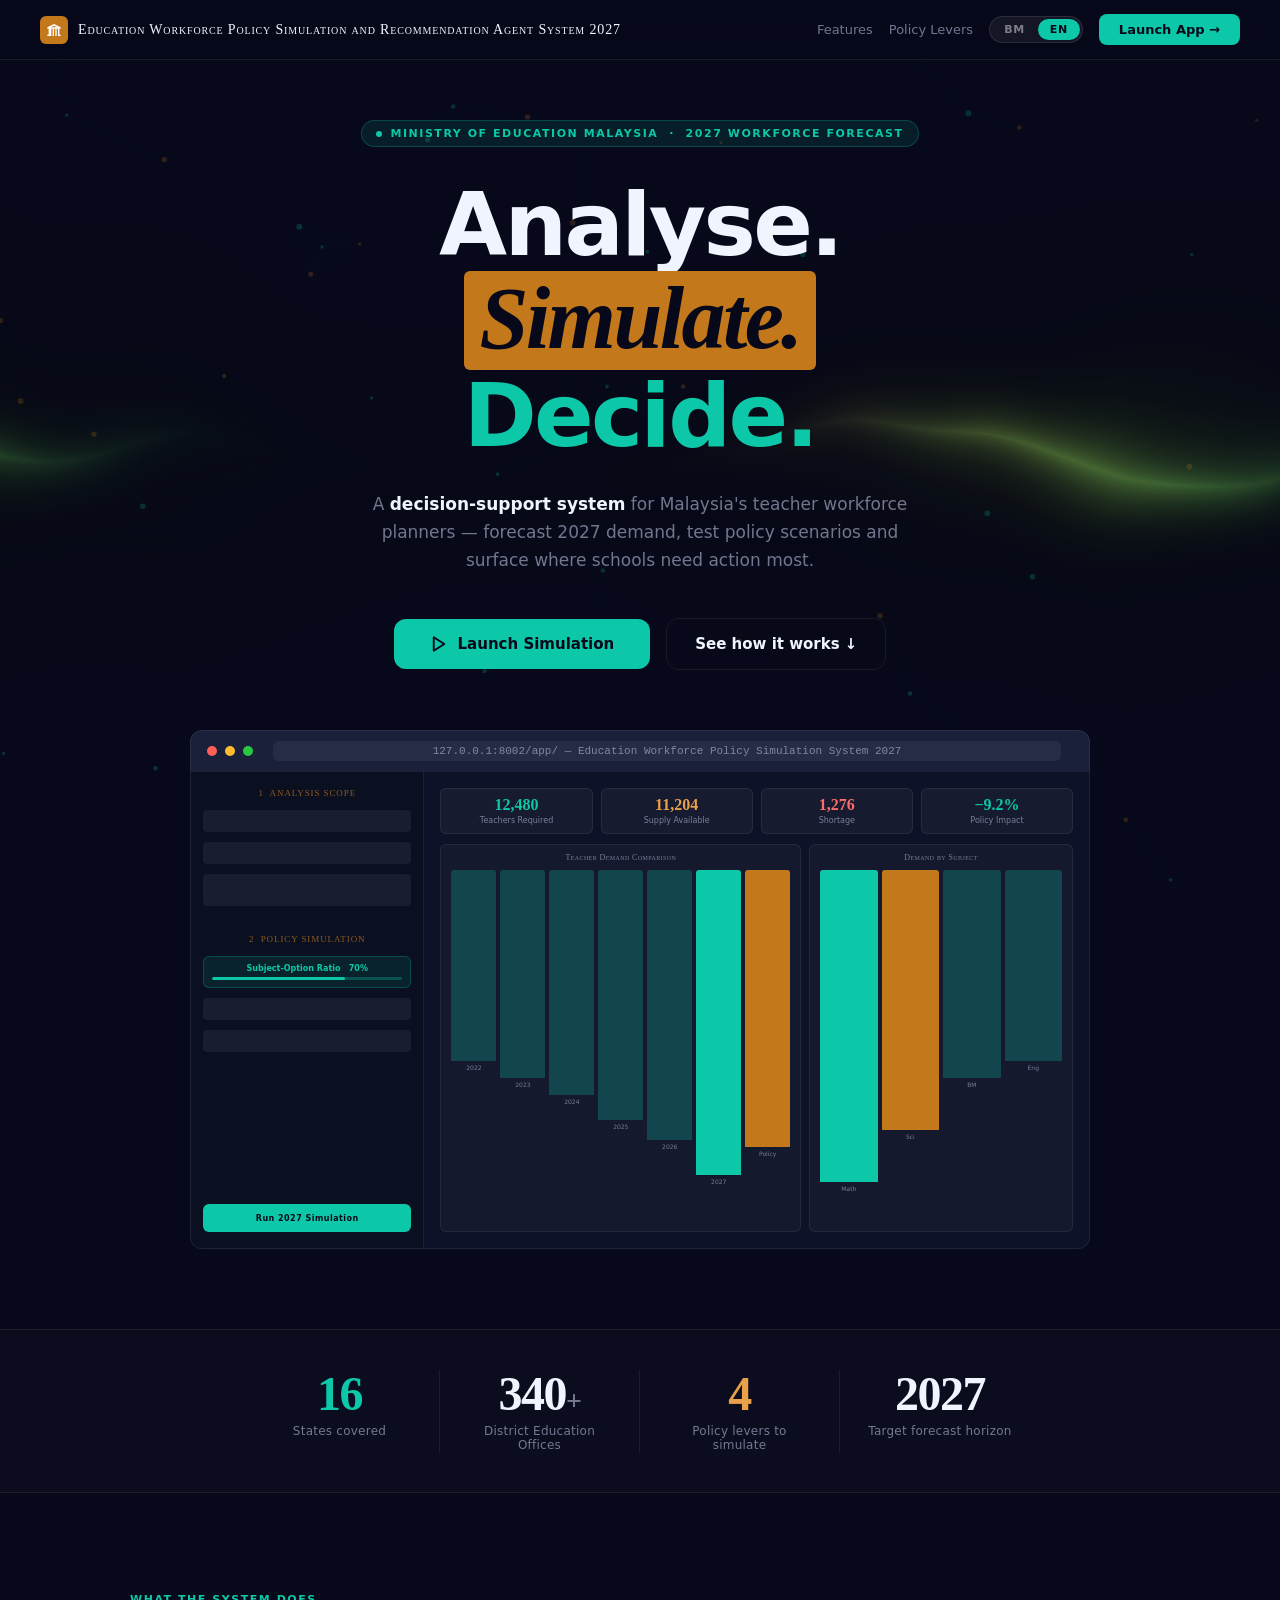
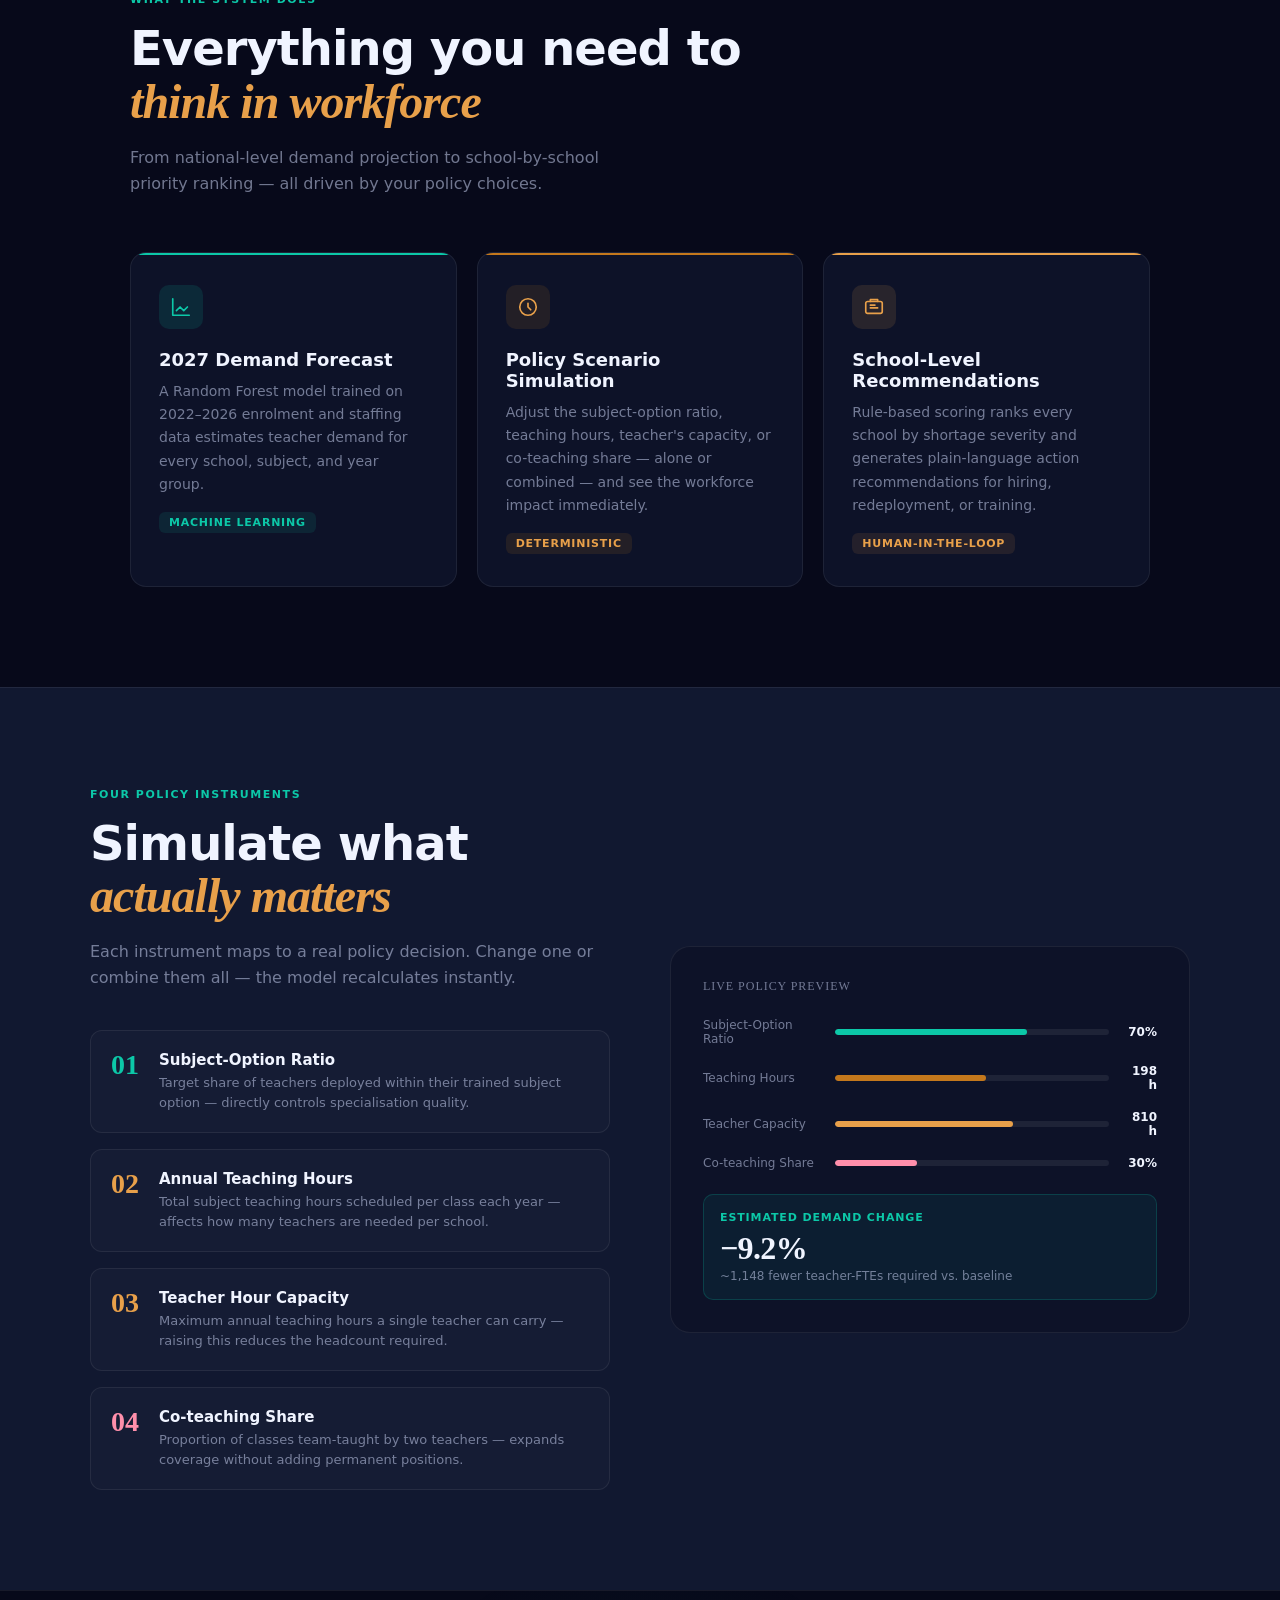
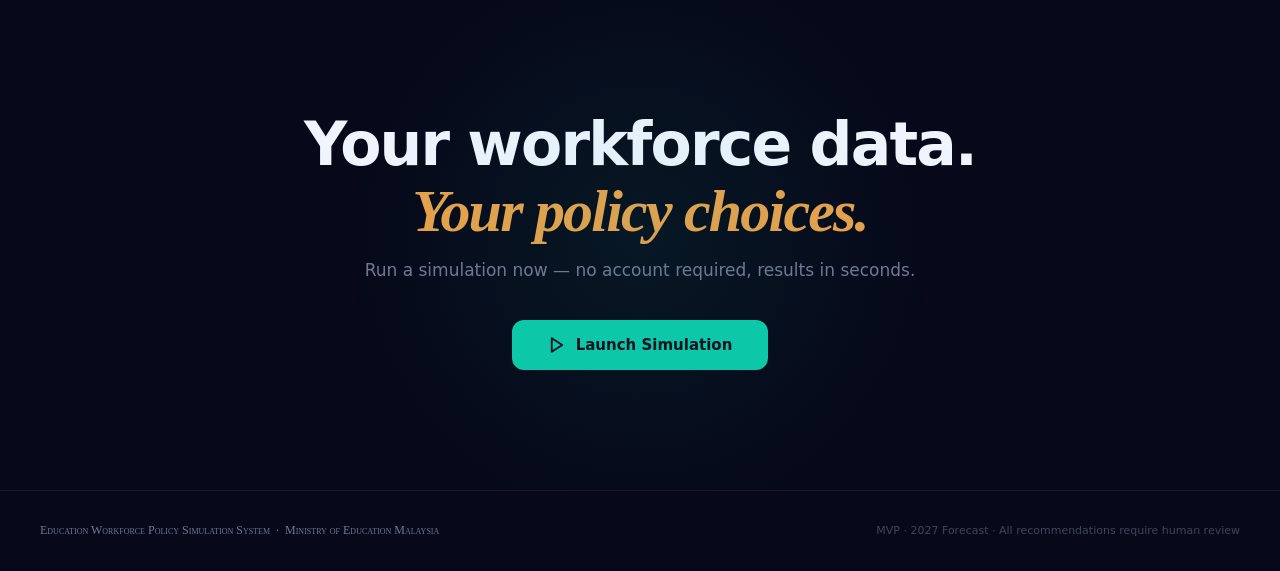
==== frontend/landing-en.html @ fd8f2000 "feat: add aurora glow background to login and landing pages Ports the React Bits SoftAurora componen" ====
<!DOCTYPE html>
<html lang="en">
<head>
  <meta charset="UTF-8" />
  <meta name="viewport" content="width=device-width, initial-scale=1.0" />
  <title>Education Workforce Policy Simulation and Recommendation Agent System 2027</title>
  <style>
    /* ── RESET & BASE ─────────────────────────────── */
    *, *::before, *::after { box-sizing: border-box; margin: 0; padding: 0; }
    html { scroll-behavior: smooth; }

    :root {
      --bg:        #07091A;
      --bg-card:   #0D1228;
      --bg-card2:  #111830;
      --border:    rgba(255,255,255,0.07);
      --gold:      #C4781C;
      --gold-lt:   #E8A04A;
      --teal:      #0CC8A8;
      --teal-dim:  #09A088;
      --white:     #F0F4FF;
      --muted:     rgba(200,210,240,0.55);
      --font-sans: 'Segoe UI', system-ui, -apple-system, sans-serif;
      --font-serif:'Palatino Linotype', Palatino, 'Book Antiqua', Georgia, serif;
    }

    body {
      background: var(--bg);
      color: var(--white);
      font-family: var(--font-sans);
      -webkit-font-smoothing: antialiased;
      overflow-x: hidden;
    }

    /* ── NAVBAR ───────────────────────────────────── */
    nav {
      position: fixed;
      top: 0; left: 0; right: 0;
      z-index: 100;
      display: flex;
      align-items: center;
      justify-content: space-between;
      padding: 0 40px;
      height: 60px;
      background: rgba(7,9,26,0.85);
      backdrop-filter: blur(12px);
      border-bottom: 1px solid var(--border);
    }
    .nav-logo {
      display: flex;
      align-items: center;
      gap: 10px;
      font-family: var(--font-serif);
      font-size: 14px;
      font-variant: small-caps;
      letter-spacing: 0.06em;
      color: var(--white);
      text-decoration: none;
    }
    .nav-logo-icon {
      width: 28px; height: 28px;
      background: var(--gold);
      border-radius: 6px;
      display: flex; align-items: center; justify-content: center;
    }
    .nav-logo-icon svg { width: 16px; height: 16px; fill: #fff; }
    .nav-right { display: flex; align-items: center; gap: 16px; }
    .nav-link {
      font-size: 13px;
      color: var(--muted);
      text-decoration: none;
      transition: color .2s;
    }
    .nav-link:hover { color: var(--white); }
    .btn-nav {
      padding: 8px 20px;
      background: var(--teal);
      color: #07091A;
      font-size: 13px;
      font-weight: 700;
      border: none;
      border-radius: 8px;
      cursor: pointer;
      text-decoration: none;
      transition: background .2s, transform .15s;
    }
    .btn-nav:hover { background: #0ee8c4; transform: translateY(-1px); }

    /* ── CANVAS BACKGROUND ───────────────────────── */
    #bgCanvas {
      position: fixed;
      top: 0; left: 0;
      width: 100%; height: 100%;
      pointer-events: none;
      z-index: 0;
      opacity: 0.35;
    }
    #auroraLanding {
      position: fixed;
      top: 0; left: 0;
      width: 100%; height: 100%;
      pointer-events: none;
      z-index: -1;
      overflow: hidden;
    }

    /* ── HERO ─────────────────────────────────────── */
    .hero {
      position: relative;
      z-index: 1;
      min-height: 100vh;
      display: flex;
      flex-direction: column;
      align-items: center;
      justify-content: center;
      text-align: center;
      padding: 120px 24px 80px;
    }

    .hero-eyebrow {
      display: inline-flex;
      align-items: center;
      gap: 8px;
      font-size: 11px;
      font-weight: 600;
      letter-spacing: 0.14em;
      text-transform: uppercase;
      color: var(--teal);
      background: rgba(12,200,168,0.1);
      border: 1px solid rgba(12,200,168,0.25);
      border-radius: 100px;
      padding: 6px 14px;
      margin-bottom: 32px;
    }
    .hero-eyebrow::before {
      content: '';
      width: 6px; height: 6px;
      border-radius: 50%;
      background: var(--teal);
      animation: pulse-dot 2s ease-in-out infinite;
    }
    @keyframes pulse-dot {
      0%,100% { opacity: 1; transform: scale(1); }
      50% { opacity: 0.4; transform: scale(0.7); }
    }

    .hero-headline {
      font-family: var(--font-sans);
      font-size: clamp(48px, 7vw, 88px);
      font-weight: 800;
      line-height: 1.05;
      letter-spacing: -0.03em;
      color: var(--white);
      margin-bottom: 28px;
    }
    .hero-headline .word-highlight {
      display: inline-block;
      position: relative;
      color: #07091A;
      background: var(--gold);
      padding: 2px 16px 4px;
      border-radius: 6px;
      font-style: italic;
      font-family: var(--font-serif);
      font-weight: 700;
      margin: 0 4px;
    }
    .hero-headline .word-teal {
      color: var(--teal);
    }

    .hero-sub {
      max-width: 580px;
      font-size: 17px;
      line-height: 1.65;
      color: var(--muted);
      margin-bottom: 44px;
    }
    .hero-sub strong { color: var(--white); font-weight: 600; }

    .hero-cta-row {
      display: flex;
      align-items: center;
      gap: 16px;
      flex-wrap: wrap;
      justify-content: center;
    }
    .btn-primary-lg {
      display: inline-flex;
      align-items: center;
      gap: 10px;
      padding: 16px 36px;
      background: var(--teal);
      color: #07091A;
      font-size: 15px;
      font-weight: 800;
      border: none;
      border-radius: 12px;
      cursor: pointer;
      text-decoration: none;
      transition: background .2s, transform .15s, box-shadow .2s;
      box-shadow: 0 0 0 0 rgba(12,200,168,0.4);
      animation: cta-pulse 3s ease-in-out infinite;
    }
    @keyframes cta-pulse {
      0%,100% { box-shadow: 0 0 0 0 rgba(12,200,168,0.35); }
      50%      { box-shadow: 0 0 0 14px rgba(12,200,168,0); }
    }
    .btn-primary-lg:hover { background: #0ee8c4; transform: translateY(-2px); }
    .btn-primary-lg svg { width: 18px; height: 18px; }

    .btn-ghost-lg {
      display: inline-flex;
      align-items: center;
      gap: 8px;
      padding: 16px 28px;
      background: transparent;
      color: var(--white);
      font-size: 15px;
      font-weight: 600;
      border: 1px solid var(--border);
      border-radius: 12px;
      cursor: pointer;
      text-decoration: none;
      transition: border-color .2s, background .2s;
    }
    .btn-ghost-lg:hover { border-color: rgba(255,255,255,0.2); background: rgba(255,255,255,0.04); }

    /* ── PREVIEW WINDOW ───────────────────────────── */
    .hero-preview {
      position: relative;
      z-index: 1;
      margin-top: 60px;
      width: 100%;
      max-width: 900px;
    }
    .preview-bar {
      background: #1A1F3A;
      border-radius: 12px 12px 0 0;
      padding: 10px 16px;
      display: flex;
      align-items: center;
      gap: 8px;
      border: 1px solid var(--border);
      border-bottom: none;
    }
    .preview-dot { width: 10px; height: 10px; border-radius: 50%; }
    .preview-dot.r { background: #FF5F57; }
    .preview-dot.y { background: #FEBC2E; }
    .preview-dot.g { background: #28C840; }
    .preview-url {
      flex: 1;
      margin: 0 12px;
      background: rgba(255,255,255,0.06);
      border-radius: 6px;
      padding: 4px 12px;
      font-size: 11px;
      color: var(--muted);
      font-family: monospace;
    }
    .preview-frame {
      border: 1px solid var(--border);
      border-radius: 0 0 12px 12px;
      overflow: hidden;
      background: #0D1228;
      aspect-ratio: 16/8.5;
      display: flex;
      align-items: center;
      justify-content: center;
      position: relative;
    }
    .preview-mock {
      width: 100%; height: 100%;
      display: flex;
      gap: 0;
    }
    .pm-sidebar {
      width: 26%;
      background: #0A1020;
      border-right: 1px solid var(--border);
      padding: 16px 12px;
      display: flex;
      flex-direction: column;
      gap: 10px;
    }
    .pm-sb-label {
      font-size: 9px;
      letter-spacing: 0.1em;
      text-transform: uppercase;
      color: rgba(196,120,28,0.7);
      font-family: var(--font-serif);
      font-variant: small-caps;
      margin-bottom: 2px;
    }
    .pm-sb-row {
      height: 22px;
      border-radius: 4px;
      background: rgba(255,255,255,0.06);
    }
    .pm-sb-row.tall { height: 32px; }
    .pm-sb-card {
      padding: 7px 8px;
      border-radius: 6px;
      background: rgba(12,200,168,0.1);
      border: 1px solid rgba(12,200,168,0.25);
    }
    .pm-sb-card-label {
      font-size: 8px;
      color: var(--teal);
      font-weight: 700;
      margin-bottom: 4px;
    }
    .pm-sb-card-bar {
      height: 3px;
      border-radius: 2px;
      background: rgba(12,200,168,0.3);
      position: relative;
      overflow: hidden;
    }
    .pm-sb-card-bar::after {
      content: '';
      position: absolute;
      left: 0; top: 0; bottom: 0;
      width: 70%;
      background: var(--teal);
      border-radius: 2px;
      animation: bar-fill 3s ease-in-out infinite alternate;
    }
    @keyframes bar-fill { 0% { width: 50%; } 100% { width: 85%; } }
    .pm-btn {
      margin-top: auto;
      height: 28px;
      border-radius: 6px;
      background: var(--teal);
      display: flex; align-items: center; justify-content: center;
      font-size: 8px;
      font-weight: 700;
      color: #07091A;
      letter-spacing: 0.06em;
    }

    .pm-main {
      flex: 1;
      padding: 16px;
      display: flex;
      flex-direction: column;
      gap: 10px;
      overflow: hidden;
    }
    .pm-kpi-row {
      display: flex;
      gap: 8px;
    }
    .pm-kpi {
      flex: 1;
      background: rgba(255,255,255,0.04);
      border: 1px solid var(--border);
      border-radius: 6px;
      padding: 8px 10px;
    }
    .pm-kpi-val {
      font-size: 16px;
      font-weight: 800;
      color: var(--teal);
      font-family: var(--font-serif);
      line-height: 1;
    }
    .pm-kpi-val.gold { color: var(--gold-lt); }
    .pm-kpi-val.red  { color: #FF6B6B; }
    .pm-kpi-lbl {
      font-size: 8px;
      color: var(--muted);
      margin-top: 3px;
    }
    .pm-chart-row { display: flex; gap: 8px; flex: 1; min-height: 0; }
    .pm-chart {
      flex: 1;
      background: rgba(255,255,255,0.03);
      border: 1px solid var(--border);
      border-radius: 6px;
      padding: 8px 10px;
      position: relative;
      overflow: hidden;
    }
    .pm-chart-title {
      font-size: 8px;
      color: var(--muted);
      margin-bottom: 8px;
      font-variant: small-caps;
      font-family: var(--font-serif);
      letter-spacing: 0.05em;
    }
    .pm-bars {
      display: flex;
      align-items: flex-end;
      gap: 4px;
      height: calc(100% - 24px);
    }
    .pm-bar-wrap { flex: 1; display: flex; flex-direction: column; align-items: center; gap: 3px; height: 100%; }
    .pm-bar {
      width: 100%;
      border-radius: 3px 3px 0 0;
      background: rgba(12,200,168,0.25);
      transition: height .5s ease;
    }
    .pm-bar.accent { background: var(--teal); }
    .pm-bar.gold   { background: var(--gold); }
    .pm-bar-lbl { font-size: 6px; color: var(--muted); }

    /* ── STATS STRIP ──────────────────────────────── */
    .stats-strip {
      position: relative;
      z-index: 1;
      border-top: 1px solid var(--border);
      border-bottom: 1px solid var(--border);
      background: rgba(255,255,255,0.02);
      padding: 40px 40px;
      display: flex;
      justify-content: center;
      gap: 0;
    }
    .stat-item {
      flex: 1;
      max-width: 200px;
      text-align: center;
      padding: 0 24px;
      border-right: 1px solid var(--border);
    }
    .stat-item:last-child { border-right: none; }
    .stat-num {
      font-size: 48px;
      font-weight: 800;
      font-family: var(--font-serif);
      color: var(--white);
      line-height: 1;
      letter-spacing: -0.03em;
    }
    .stat-num .accent { color: var(--teal); }
    .stat-num .gold   { color: var(--gold-lt); }
    .stat-label {
      font-size: 12px;
      color: var(--muted);
      margin-top: 6px;
      letter-spacing: 0.02em;
    }

    /* ── FEATURES ─────────────────────────────────── */
    .section {
      position: relative;
      z-index: 1;
      padding: 100px 40px;
      max-width: 1100px;
      margin: 0 auto;
    }
    .section-eyebrow {
      font-size: 11px;
      font-weight: 700;
      letter-spacing: 0.14em;
      text-transform: uppercase;
      color: var(--teal);
      margin-bottom: 16px;
    }
    .section-title {
      font-size: clamp(32px, 4vw, 48px);
      font-weight: 800;
      letter-spacing: -0.02em;
      line-height: 1.1;
      color: var(--white);
      margin-bottom: 16px;
    }
    .section-title em {
      font-style: italic;
      font-family: var(--font-serif);
      color: var(--gold-lt);
      font-weight: 700;
    }
    .section-sub {
      font-size: 16px;
      color: var(--muted);
      line-height: 1.6;
      max-width: 520px;
      margin-bottom: 56px;
    }

    .feature-grid {
      display: grid;
      grid-template-columns: repeat(3, 1fr);
      gap: 20px;
    }
    .feature-card {
      background: var(--bg-card);
      border: 1px solid var(--border);
      border-radius: 16px;
      padding: 32px 28px;
      transition: border-color .25s, transform .2s;
      position: relative;
      overflow: hidden;
    }
    .feature-card::before {
      content: '';
      position: absolute;
      top: 0; left: 0; right: 0;
      height: 2px;
      border-radius: 16px 16px 0 0;
    }
    .feature-card.fc-teal::before  { background: var(--teal); }
    .feature-card.fc-gold::before  { background: var(--gold); }
    .feature-card.fc-amber::before { background: #E8A04A; }
    .feature-card:hover { border-color: rgba(255,255,255,0.15); transform: translateY(-4px); }

    .fc-icon {
      width: 44px; height: 44px;
      border-radius: 10px;
      display: flex; align-items: center; justify-content: center;
      margin-bottom: 20px;
    }
    .fc-icon.ti { background: rgba(12,200,168,0.12); }
    .fc-icon.gi { background: rgba(196,120,28,0.12); }
    .fc-icon.ai { background: rgba(232,160,74,0.12); }
    .fc-icon svg { width: 22px; height: 22px; }
    .fc-icon.ti svg { stroke: var(--teal); fill: none; }
    .fc-icon.gi svg { stroke: var(--gold-lt); fill: none; }
    .fc-icon.ai svg { stroke: #E8A04A; fill: none; }

    .fc-title {
      font-size: 18px;
      font-weight: 700;
      color: var(--white);
      margin-bottom: 10px;
    }
    .fc-desc {
      font-size: 14px;
      line-height: 1.65;
      color: var(--muted);
    }
    .fc-tag {
      display: inline-block;
      margin-top: 16px;
      font-size: 11px;
      font-weight: 700;
      letter-spacing: 0.07em;
      text-transform: uppercase;
      padding: 4px 10px;
      border-radius: 6px;
    }
    .fc-tag.tt { color: var(--teal); background: rgba(12,200,168,0.1); }
    .fc-tag.gt { color: var(--gold-lt); background: rgba(196,120,28,0.12); }
    .fc-tag.at { color: #E8A04A; background: rgba(232,160,74,0.1); }

    /* ── POLICY LEVERS ────────────────────────────── */
    .levers-section {
      position: relative;
      z-index: 1;
      border-top: 1px solid var(--border);
      background: var(--bg-card2);
      padding: 100px 40px;
    }
    .levers-inner {
      max-width: 1100px;
      margin: 0 auto;
      display: grid;
      grid-template-columns: 1fr 1fr;
      gap: 60px;
      align-items: center;
    }
    .lever-list { display: flex; flex-direction: column; gap: 16px; margin-top: 40px; }
    .lever-item {
      display: flex;
      gap: 16px;
      align-items: flex-start;
      padding: 20px;
      border-radius: 12px;
      border: 1px solid var(--border);
      background: rgba(255,255,255,0.02);
      transition: border-color .2s, background .2s;
      cursor: default;
    }
    .lever-item:hover { border-color: rgba(12,200,168,0.3); background: rgba(12,200,168,0.04); }
    .lever-num {
      font-size: 28px;
      font-weight: 800;
      font-family: var(--font-serif);
      color: var(--teal);
      line-height: 1;
      min-width: 32px;
    }
    .lever-num.gold { color: var(--gold-lt); }
    .lever-num.amber { color: #E8A04A; }
    .lever-num.rose  { color: #FF8FAB; }
    .lever-text h4 { font-size: 15px; font-weight: 700; color: var(--white); margin-bottom: 4px; }
    .lever-text p  { font-size: 13px; color: var(--muted); line-height: 1.5; }

    .levers-visual {
      background: var(--bg-card);
      border: 1px solid var(--border);
      border-radius: 20px;
      padding: 32px;
    }
    .lv-title {
      font-size: 12px;
      letter-spacing: 0.08em;
      text-transform: uppercase;
      color: var(--muted);
      margin-bottom: 24px;
      font-variant: small-caps;
      font-family: var(--font-serif);
    }
    .lv-row {
      display: flex;
      align-items: center;
      gap: 12px;
      margin-bottom: 18px;
    }
    .lv-label { font-size: 12px; color: var(--muted); width: 120px; flex-shrink: 0; }
    .lv-track {
      flex: 1;
      height: 6px;
      background: rgba(255,255,255,0.07);
      border-radius: 3px;
      position: relative;
      overflow: hidden;
    }
    .lv-fill {
      position: absolute;
      left: 0; top: 0; bottom: 0;
      border-radius: 3px;
      background: var(--teal);
      transition: width 1s ease;
    }
    .lv-fill.gold  { background: var(--gold); }
    .lv-fill.amber { background: #E8A04A; }
    .lv-fill.rose  { background: #FF8FAB; }
    .lv-val { font-size: 12px; font-weight: 700; color: var(--white); width: 36px; text-align: right; }

    .lv-result {
      margin-top: 24px;
      padding: 16px;
      background: rgba(12,200,168,0.07);
      border: 1px solid rgba(12,200,168,0.2);
      border-radius: 10px;
    }
    .lv-result-label { font-size: 11px; color: var(--teal); font-weight: 700; letter-spacing: 0.08em; text-transform: uppercase; margin-bottom: 6px; }
    .lv-result-val {
      font-size: 32px;
      font-weight: 800;
      font-family: var(--font-serif);
      color: var(--white);
      letter-spacing: -0.02em;
    }
    .lv-result-sub { font-size: 12px; color: var(--muted); margin-top: 2px; }

    /* ── CTA BANNER ───────────────────────────────── */
    .cta-banner {
      position: relative;
      z-index: 1;
      border-top: 1px solid var(--border);
      padding: 120px 40px;
      text-align: center;
      overflow: hidden;
    }
    .cta-banner::before {
      content: '';
      position: absolute;
      top: 50%; left: 50%;
      transform: translate(-50%, -50%);
      width: 600px; height: 600px;
      background: radial-gradient(ellipse, rgba(12,200,168,0.08) 0%, transparent 70%);
      pointer-events: none;
    }
    .cta-banner h2 {
      font-size: clamp(36px, 5vw, 60px);
      font-weight: 800;
      letter-spacing: -0.03em;
      line-height: 1.1;
      color: var(--white);
      margin-bottom: 16px;
    }
    .cta-banner h2 em {
      font-style: italic;
      font-family: var(--font-serif);
      color: var(--gold-lt);
    }
    .cta-banner p {
      font-size: 17px;
      color: var(--muted);
      margin-bottom: 40px;
    }

    /* ── FOOTER ───────────────────────────────────── */
    footer {
      position: relative;
      z-index: 1;
      border-top: 1px solid var(--border);
      padding: 32px 40px;
      display: flex;
      align-items: center;
      justify-content: space-between;
    }
    .footer-left { font-size: 12px; color: var(--muted); font-family: var(--font-serif); font-variant: small-caps; }
    .footer-right { font-size: 11px; color: rgba(200,210,240,0.3); }

    /* ── RESPONSIVE ───────────────────────────────── */
    @media (max-width: 900px) {
      .feature-grid { grid-template-columns: 1fr; }
      .levers-inner { grid-template-columns: 1fr; }
      .stats-strip  { flex-wrap: wrap; gap: 24px; }
      .stat-item    { border-right: none; border-bottom: 1px solid var(--border); padding-bottom: 24px; }
      .stat-item:last-child { border-bottom: none; }
      nav { padding: 0 20px; }
      .section { padding: 60px 20px; }
    }

    @media (prefers-reduced-motion: reduce) {
      *, *::before, *::after { animation: none !important; transition: none !important; }
    }

    /* ── LANGUAGE TOGGLE ──────────────────────────── */
    .lang-toggle { display:flex; align-items:center; background:rgba(255,255,255,0.06); border:1px solid rgba(255,255,255,0.10); border-radius:20px; padding:2px; gap:1px; }
    .lang-btn { padding:4px 12px; border:none; border-radius:16px; background:transparent; color:rgba(255,255,255,0.45); font-size:11px; font-weight:700; cursor:pointer; letter-spacing:0.06em; transition:background 0.18s,color 0.18s; text-decoration:none; display:inline-block; }
    .lang-btn.active { background:#0CC8A8; color:#07091A; }
    .lang-btn:hover:not(.active) { color:rgba(255,255,255,0.80); }
  </style>
</head>
<body>

<div id="auroraLanding"></div>
<canvas id="bgCanvas"></canvas>

<!-- NAVBAR -->
<nav>
  <a href="/en" class="nav-logo">
    <div class="nav-logo-icon">
      <svg viewBox="0 0 24 24" xmlns="http://www.w3.org/2000/svg">
        <path d="M12 3L2 8v2h2v9H2v2h20v-2h-2V10h2V8L12 3zm-4 18V10h2v11H8zm4 0V10h2v11h-2zm4 0V10h2v11h-2zm-4-15.18L17.6 8H6.4L12 5.82z"/>
      </svg>
    </div>
    <span>Education Workforce Policy Simulation and Recommendation Agent System 2027</span>
  </a>
  <div class="nav-right">
    <a href="#features" class="nav-link">Features</a>
    <a href="#policy" class="nav-link">Policy Levers</a>
    <div class="lang-toggle">
      <a class="lang-btn" href="/">BM</a>
      <a class="lang-btn active" href="/en">EN</a>
    </div>
    <a href="/app/" class="btn-nav" onclick="localStorage.setItem('appLang','en')">Launch App →</a>
  </div>
</nav>

<!-- HERO -->
<section class="hero">
  <div class="hero-eyebrow">Ministry of Education Malaysia &nbsp;·&nbsp; 2027 Workforce Forecast</div>
  <h1 class="hero-headline">
    <span>Analyse.</span><br>
    <span class="word-highlight">Simulate.</span><br>
    <span class="word-teal">Decide.</span>
  </h1>
  <p class="hero-sub">
    A <strong>decision-support system</strong> for Malaysia's teacher workforce planners —
    forecast 2027 demand, test policy scenarios and surface where schools need action most.
  </p>
  <div class="hero-cta-row">
    <a href="/app/" class="btn-primary-lg" onclick="localStorage.setItem('appLang','en')">
      <svg viewBox="0 0 24 24" fill="none" stroke="currentColor" stroke-width="2.5" stroke-linecap="round" stroke-linejoin="round">
        <polygon points="5,3 19,12 5,21"/>
      </svg>
      Launch Simulation
    </a>
    <a href="#features" class="btn-ghost-lg">See how it works ↓</a>
  </div>

  <!-- MOCK PREVIEW WINDOW -->
  <div class="hero-preview">
    <div class="preview-bar">
      <div class="preview-dot r"></div>
      <div class="preview-dot y"></div>
      <div class="preview-dot g"></div>
      <div class="preview-url">127.0.0.1:8002/app/ — Education Workforce Policy Simulation System 2027</div>
    </div>
    <div class="preview-frame">
      <div class="preview-mock">
        <div class="pm-sidebar">
          <div class="pm-sb-label">1 &nbsp;Analysis Scope</div>
          <div class="pm-sb-row"></div>
          <div class="pm-sb-row"></div>
          <div class="pm-sb-row tall"></div>
          <div style="height:8px"></div>
          <div class="pm-sb-label">2 &nbsp;Policy Simulation</div>
          <div class="pm-sb-card">
            <div class="pm-sb-card-label">Subject-Option Ratio &nbsp; 70%</div>
            <div class="pm-sb-card-bar"></div>
          </div>
          <div class="pm-sb-row"></div>
          <div class="pm-sb-row"></div>
          <div class="pm-btn">Run 2027 Simulation</div>
        </div>
        <div class="pm-main">
          <div class="pm-kpi-row">
            <div class="pm-kpi"><div class="pm-kpi-val">12,480</div><div class="pm-kpi-lbl">Teachers Required</div></div>
            <div class="pm-kpi"><div class="pm-kpi-val gold">11,204</div><div class="pm-kpi-lbl">Supply Available</div></div>
            <div class="pm-kpi"><div class="pm-kpi-val red">1,276</div><div class="pm-kpi-lbl">Shortage</div></div>
            <div class="pm-kpi"><div class="pm-kpi-val">−9.2%</div><div class="pm-kpi-lbl">Policy Impact</div></div>
          </div>
          <div class="pm-chart-row">
            <div class="pm-chart" style="flex:1.4">
              <div class="pm-chart-title">Teacher Demand Comparison</div>
              <div class="pm-bars">
                <div class="pm-bar-wrap"><div class="pm-bar" style="height:55%"></div><div class="pm-bar-lbl">2022</div></div>
                <div class="pm-bar-wrap"><div class="pm-bar" style="height:60%"></div><div class="pm-bar-lbl">2023</div></div>
                <div class="pm-bar-wrap"><div class="pm-bar" style="height:65%"></div><div class="pm-bar-lbl">2024</div></div>
                <div class="pm-bar-wrap"><div class="pm-bar" style="height:72%"></div><div class="pm-bar-lbl">2025</div></div>
                <div class="pm-bar-wrap"><div class="pm-bar" style="height:78%"></div><div class="pm-bar-lbl">2026</div></div>
                <div class="pm-bar-wrap"><div class="pm-bar accent" style="height:88%"></div><div class="pm-bar-lbl">2027</div></div>
                <div class="pm-bar-wrap"><div class="pm-bar gold" style="height:80%"></div><div class="pm-bar-lbl">Policy</div></div>
              </div>
            </div>
            <div class="pm-chart" style="flex:1">
              <div class="pm-chart-title">Demand by Subject</div>
              <div class="pm-bars">
                <div class="pm-bar-wrap"><div class="pm-bar accent" style="height:90%"></div><div class="pm-bar-lbl">Math</div></div>
                <div class="pm-bar-wrap"><div class="pm-bar gold" style="height:75%"></div><div class="pm-bar-lbl">Sci</div></div>
                <div class="pm-bar-wrap"><div class="pm-bar" style="height:60%"></div><div class="pm-bar-lbl">BM</div></div>
                <div class="pm-bar-wrap"><div class="pm-bar" style="height:55%"></div><div class="pm-bar-lbl">Eng</div></div>
              </div>
            </div>
          </div>
        </div>
      </div>
    </div>
  </div>
</section>

<!-- STATS STRIP -->
<div class="stats-strip">
  <div class="stat-item">
    <div class="stat-num"><span class="accent">16</span></div>
    <div class="stat-label">States covered</div>
  </div>
  <div class="stat-item">
    <div class="stat-num">340<span style="font-size:28px;color:var(--muted)">+</span></div>
    <div class="stat-label">District Education Offices</div>
  </div>
  <div class="stat-item">
    <div class="stat-num"><span class="gold">4</span></div>
    <div class="stat-label">Policy levers to simulate</div>
  </div>
  <div class="stat-item">
    <div class="stat-num">2027</div>
    <div class="stat-label">Target forecast horizon</div>
  </div>
</div>

<!-- FEATURES -->
<div id="features">
  <div class="section">
    <div class="section-eyebrow">What the system does</div>
    <h2 class="section-title">Everything you need to<br><em>think in workforce</em></h2>
    <p class="section-sub">From national-level demand projection to school-by-school priority ranking — all driven by your policy choices.</p>

    <div class="feature-grid">
      <div class="feature-card fc-teal">
        <div class="fc-icon ti">
          <svg viewBox="0 0 24 24" stroke-width="1.8" stroke-linecap="round" stroke-linejoin="round">
            <path d="M3 3v18h18"/><path d="M7 16l4-4 4 4 4-4"/>
          </svg>
        </div>
        <div class="fc-title">2027 Demand Forecast</div>
        <div class="fc-desc">A Random Forest model trained on 2022–2026 enrolment and staffing data estimates teacher demand for every school, subject, and year group.</div>
        <span class="fc-tag tt">Machine Learning</span>
      </div>
      <div class="feature-card fc-gold">
        <div class="fc-icon gi">
          <svg viewBox="0 0 24 24" stroke-width="1.8" stroke-linecap="round" stroke-linejoin="round">
            <circle cx="12" cy="12" r="9"/><path d="M12 8v4l3 3"/>
          </svg>
        </div>
        <div class="fc-title">Policy Scenario Simulation</div>
        <div class="fc-desc">Adjust the subject-option ratio, teaching hours, teacher's capacity, or co-teaching share — alone or combined — and see the workforce impact immediately.</div>
        <span class="fc-tag gt">Deterministic</span>
      </div>
      <div class="feature-card fc-amber">
        <div class="fc-icon ai">
          <svg viewBox="0 0 24 24" stroke-width="1.8" stroke-linecap="round" stroke-linejoin="round">
            <rect x="3" y="6" width="18" height="13" rx="2"/><path d="M8 6V4h8v2"/><path d="M8 13h8M8 10h5"/>
          </svg>
        </div>
        <div class="fc-title">School-Level Recommendations</div>
        <div class="fc-desc">Rule-based scoring ranks every school by shortage severity and generates plain-language action recommendations for hiring, redeployment, or training.</div>
        <span class="fc-tag at">Human-in-the-loop</span>
      </div>
    </div>
  </div>
</div>

<!-- POLICY LEVERS -->
<div id="policy" class="levers-section">
  <div class="levers-inner">
    <div>
      <div class="section-eyebrow">Four policy instruments</div>
      <h2 class="section-title">Simulate what<br><em>actually matters</em></h2>
      <p class="section-sub" style="margin-bottom:0">Each instrument maps to a real policy decision. Change one or combine them all — the model recalculates instantly.</p>
      <div class="lever-list">
        <div class="lever-item">
          <div class="lever-num">01</div>
          <div class="lever-text">
            <h4>Subject-Option Ratio</h4>
            <p>Target share of teachers deployed within their trained subject option — directly controls specialisation quality.</p>
          </div>
        </div>
        <div class="lever-item">
          <div class="lever-num gold">02</div>
          <div class="lever-text">
            <h4>Annual Teaching Hours</h4>
            <p>Total subject teaching hours scheduled per class each year — affects how many teachers are needed per school.</p>
          </div>
        </div>
        <div class="lever-item">
          <div class="lever-num amber">03</div>
          <div class="lever-text">
            <h4>Teacher Hour Capacity</h4>
            <p>Maximum annual teaching hours a single teacher can carry — raising this reduces the headcount required.</p>
          </div>
        </div>
        <div class="lever-item">
          <div class="lever-num rose">04</div>
          <div class="lever-text">
            <h4>Co-teaching Share</h4>
            <p>Proportion of classes team-taught by two teachers — expands coverage without adding permanent positions.</p>
          </div>
        </div>
      </div>
    </div>
    <div>
      <div class="levers-visual">
        <div class="lv-title">Live policy preview</div>
        <div class="lv-row">
          <div class="lv-label">Subject-Option Ratio</div>
          <div class="lv-track"><div class="lv-fill" style="width:70%"></div></div>
          <div class="lv-val">70%</div>
        </div>
        <div class="lv-row">
          <div class="lv-label">Teaching Hours</div>
          <div class="lv-track"><div class="lv-fill gold" style="width:55%"></div></div>
          <div class="lv-val">198 h</div>
        </div>
        <div class="lv-row">
          <div class="lv-label">Teacher Capacity</div>
          <div class="lv-track"><div class="lv-fill amber" style="width:65%"></div></div>
          <div class="lv-val">810 h</div>
        </div>
        <div class="lv-row">
          <div class="lv-label">Co-teaching Share</div>
          <div class="lv-track"><div class="lv-fill rose" style="width:30%"></div></div>
          <div class="lv-val">30%</div>
        </div>
        <div class="lv-result">
          <div class="lv-result-label">Estimated demand change</div>
          <div class="lv-result-val">−9.2%</div>
          <div class="lv-result-sub">~1,148 fewer teacher-FTEs required vs. baseline</div>
        </div>
      </div>
    </div>
  </div>
</div>

<!-- CTA BANNER -->
<div class="cta-banner">
  <h2><span>Your workforce data.</span><br><em>Your policy choices.</em></h2>
  <p>Run a simulation now — no account required, results in seconds.</p>
  <div class="hero-cta-row">
    <a href="/app/" class="btn-primary-lg" onclick="localStorage.setItem('appLang','en')">
      <svg viewBox="0 0 24 24" fill="none" stroke="currentColor" stroke-width="2.5" stroke-linecap="round" stroke-linejoin="round">
        <polygon points="5,3 19,12 5,21"/>
      </svg>
      Launch Simulation
    </a>
  </div>
</div>

<!-- FOOTER -->
<footer>
  <div class="footer-left">Education Workforce Policy Simulation System &nbsp;·&nbsp; Ministry of Education Malaysia</div>
  <div class="footer-right">MVP · 2027 Forecast · All recommendations require human review</div>
</footer>

<!-- ANIMATED BACKGROUND CANVAS -->
<script>
(function () {
  const canvas = document.getElementById('bgCanvas');
  const ctx    = canvas.getContext('2d');
  let W, H, nodes = [], animId;

  function resize() {
    W = canvas.width  = window.innerWidth;
    H = canvas.height = window.innerHeight;
  }

  function init() {
    nodes = [];
    const count = Math.floor((W * H) / 22000);
    for (let i = 0; i < count; i++) {
      nodes.push({
        x: Math.random() * W,
        y: Math.random() * H,
        vx: (Math.random() - 0.5) * 0.3,
        vy: (Math.random() - 0.5) * 0.3,
        r: 1.5 + Math.random() * 1.5,
        color: Math.random() > 0.7 ? '#C4781C' : '#0CC8A8',
      });
    }
  }

  function draw() {
    ctx.clearRect(0, 0, W, H);

    // draw connections
    for (let i = 0; i < nodes.length; i++) {
      for (let j = i + 1; j < nodes.length; j++) {
        const dx = nodes[i].x - nodes[j].x;
        const dy = nodes[i].y - nodes[j].y;
        const dist = Math.sqrt(dx * dx + dy * dy);
        if (dist < 130) {
          const alpha = (1 - dist / 130) * 0.18;
          ctx.strokeStyle = `rgba(12,200,168,${alpha})`;
          ctx.lineWidth = 0.8;
          ctx.beginPath();
          ctx.moveTo(nodes[i].x, nodes[i].y);
          ctx.lineTo(nodes[j].x, nodes[j].y);
          ctx.stroke();
        }
      }
    }

    // draw nodes
    nodes.forEach(n => {
      ctx.beginPath();
      ctx.arc(n.x, n.y, n.r, 0, Math.PI * 2);
      ctx.fillStyle = n.color;
      ctx.globalAlpha = 0.6;
      ctx.fill();
      ctx.globalAlpha = 1;
    });
  }

  function update() {
    nodes.forEach(n => {
      n.x += n.vx;
      n.y += n.vy;
      if (n.x < 0 || n.x > W) n.vx *= -1;
      if (n.y < 0 || n.y > H) n.vy *= -1;
    });
  }

  function loop() {
    update();
    draw();
    animId = requestAnimationFrame(loop);
  }

  window.addEventListener('resize', () => { resize(); init(); });
  resize();
  init();
  loop();

  // Respect prefers-reduced-motion
  if (window.matchMedia('(prefers-reduced-motion: reduce)').matches) {
    cancelAnimationFrame(animId);
    draw(); // static snapshot
  }
})();
</script>

<script src="aurora-bg.js?v=1"></script>
<script>
  if (window.initAuroraBackground) {
    window.initAuroraBackground(document.getElementById('auroraLanding'), {
      color1: '#E8A04A',
      color2: '#0CC8A8',
      speed: 0.35,
      brightness: 0.55,
      enableMouseInteraction: false,
    });
  }
</script>

</body>
</html>
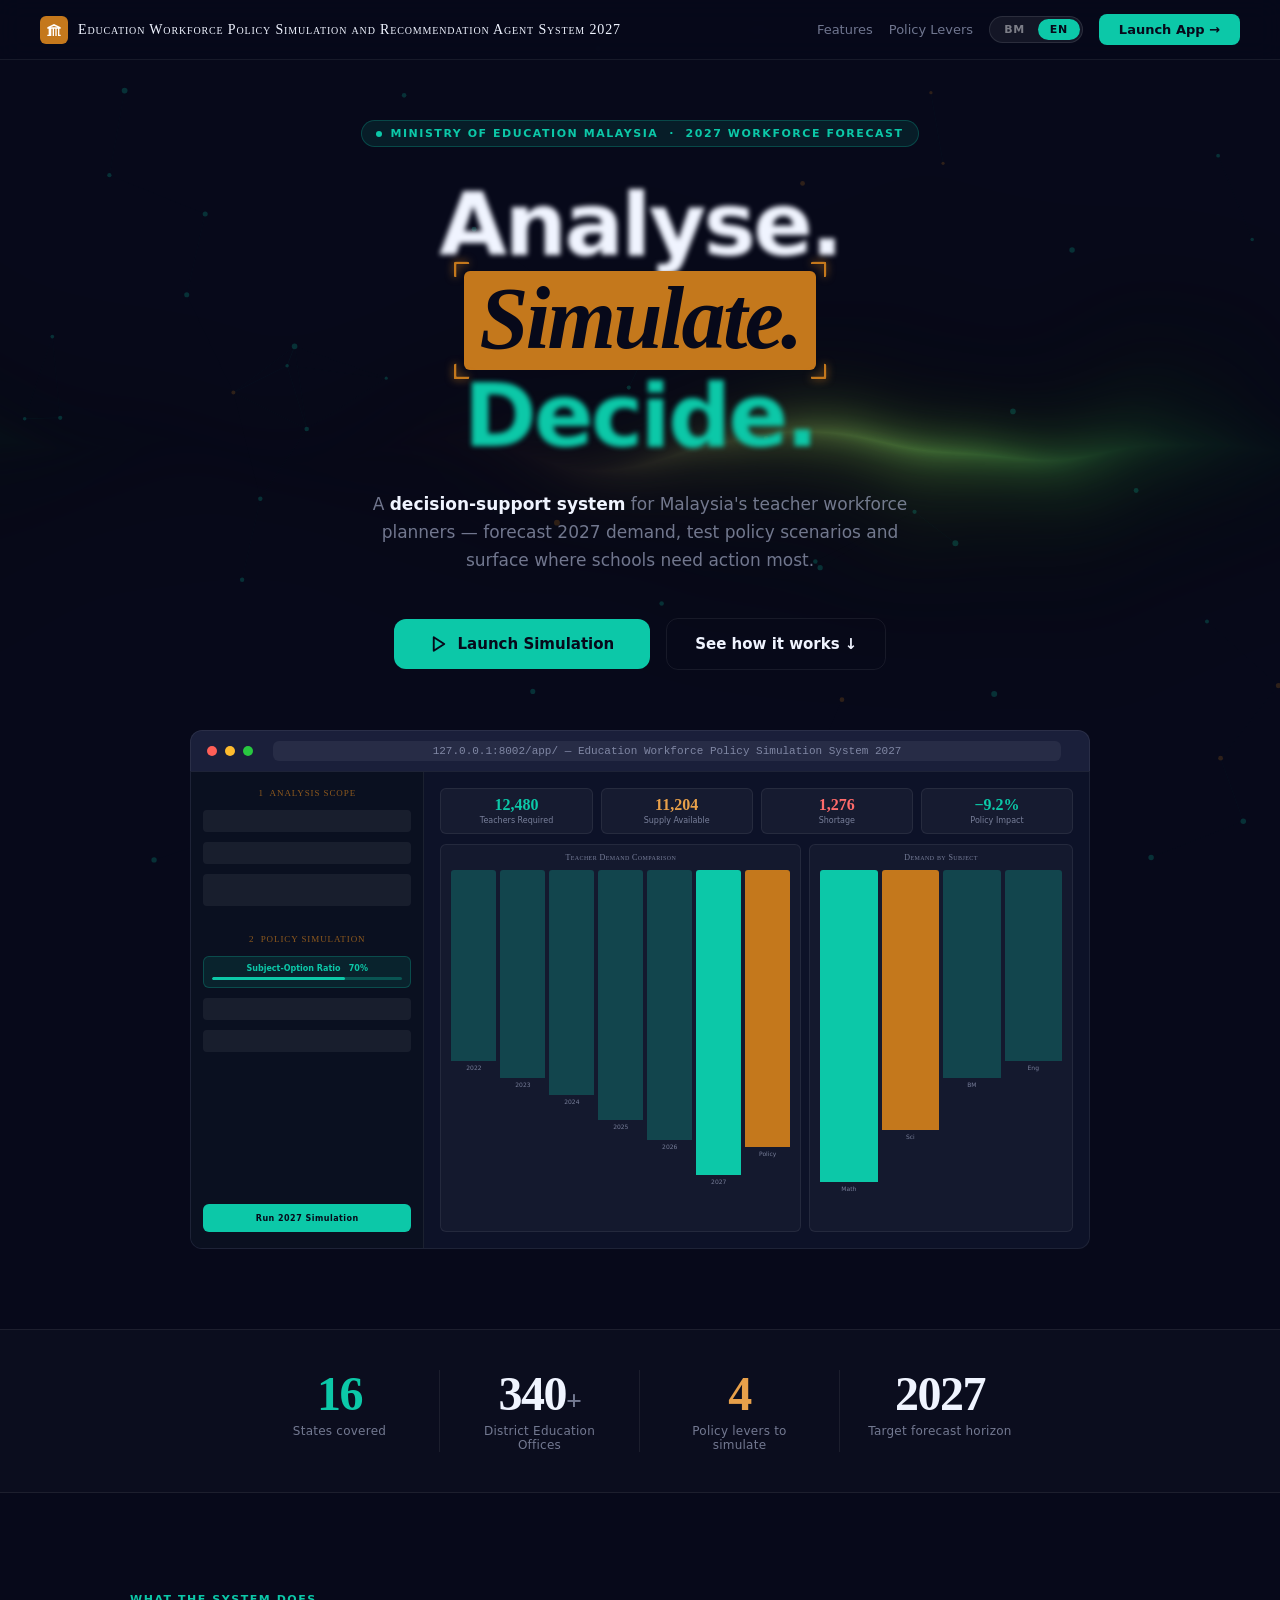
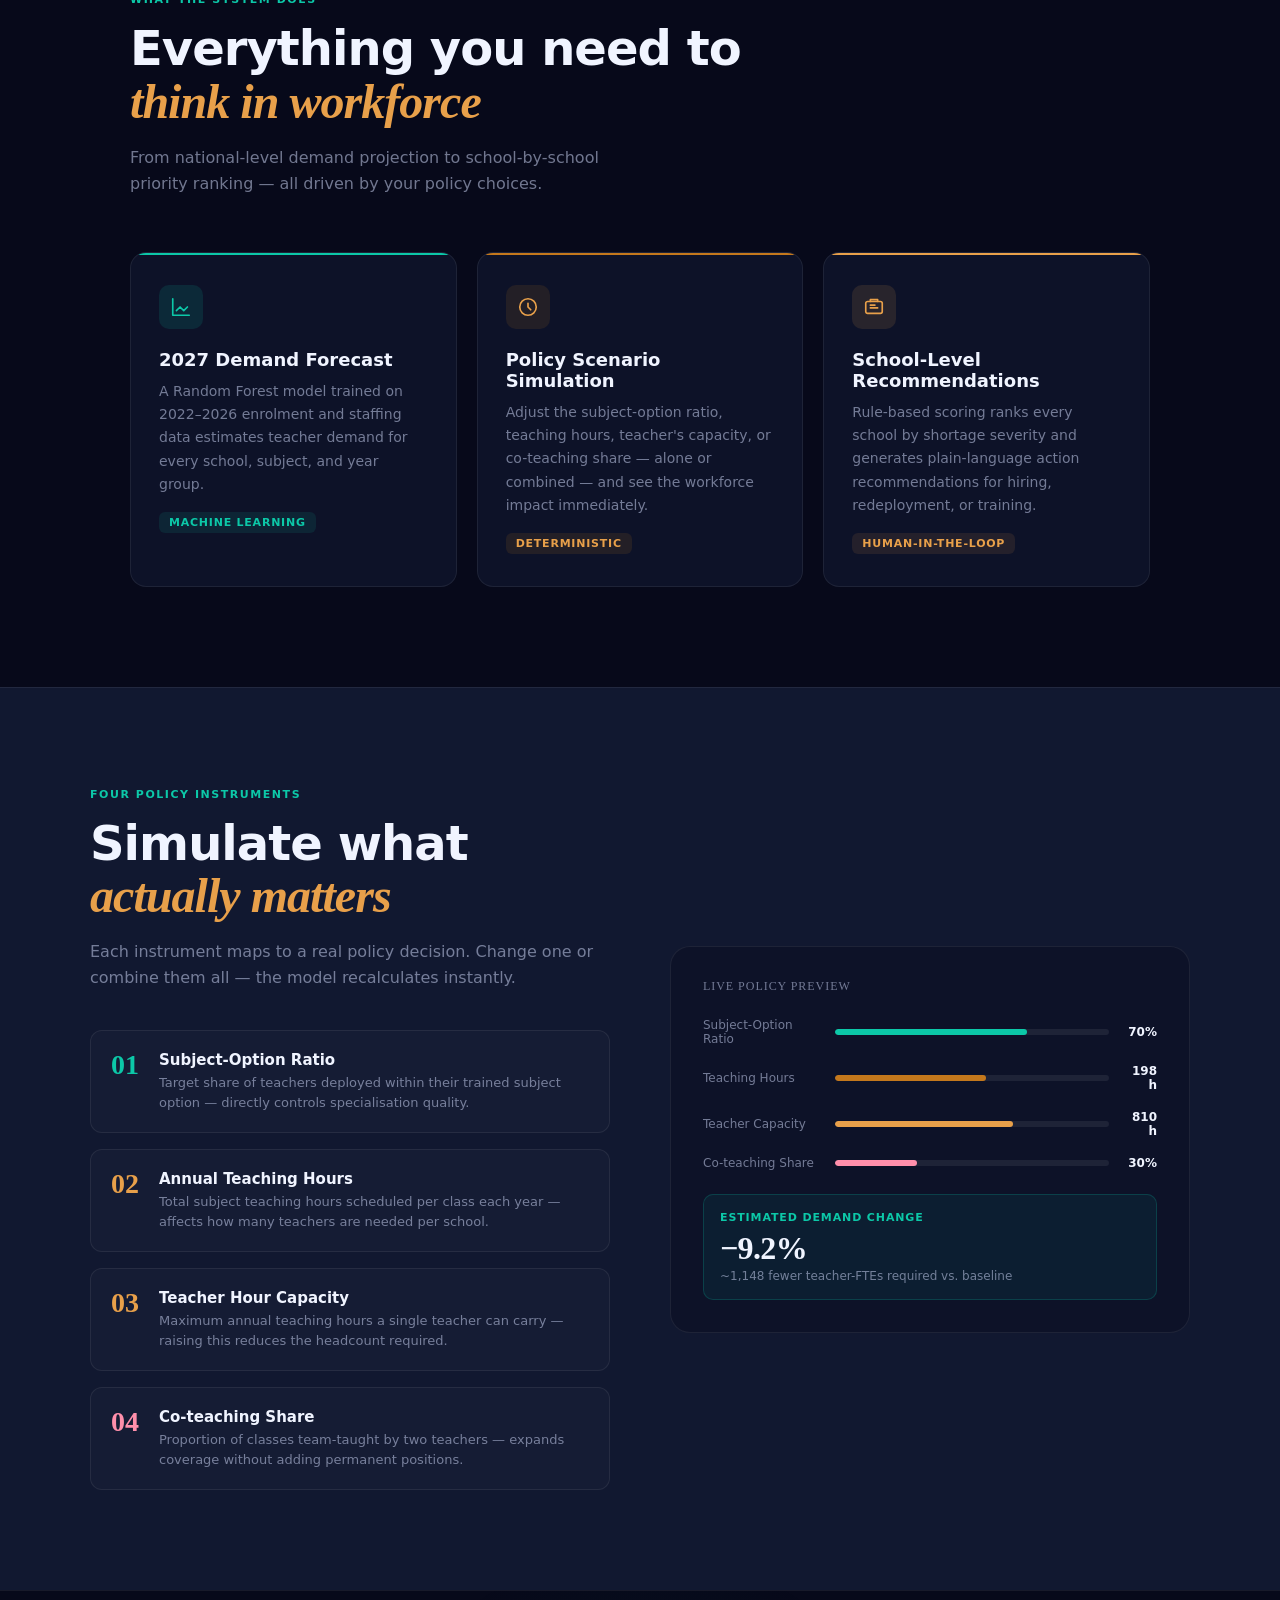
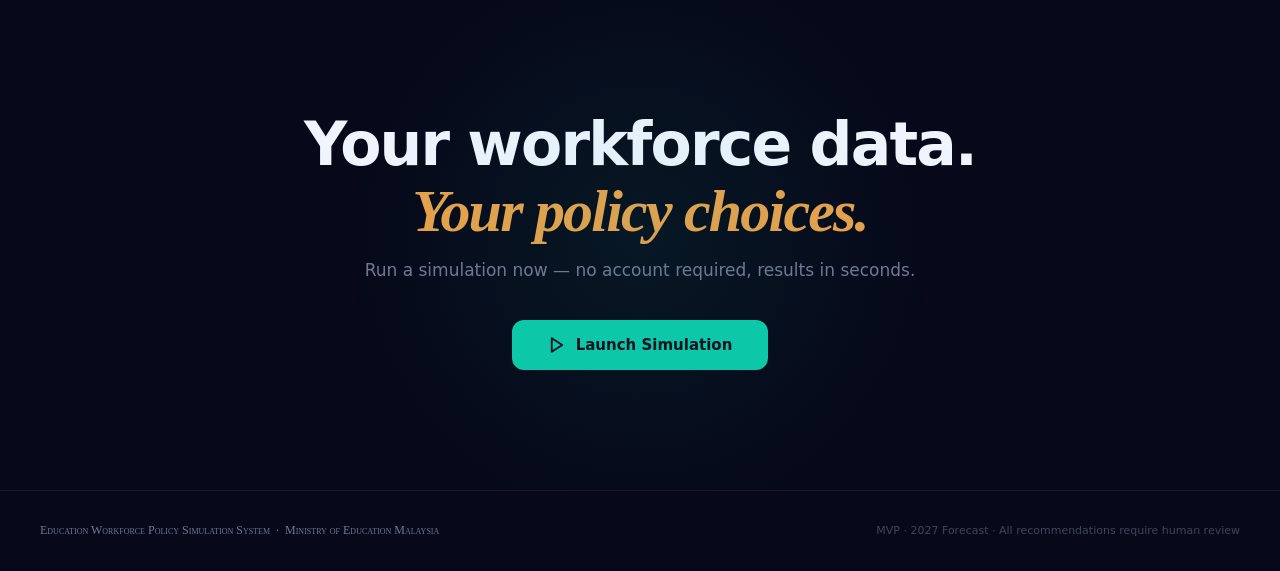
==== commit fbb2d00b: "feat: add TrueFocus glow animation to landing page hero headlines Ports the React Bits TrueFocus com" ====
--- a/frontend/landing-en.html
+++ b/frontend/landing-en.html
@@ -720,6 +720,7 @@
     .lang-btn.active { background:#0CC8A8; color:#07091A; }
     .lang-btn:hover:not(.active) { color:rgba(255,255,255,0.80); }
   </style>
+  <link rel="stylesheet" href="true-focus.css?v=1" />
 </head>
 <body>
 
@@ -750,11 +751,10 @@
 <!-- HERO -->
 <section class="hero">
   <div class="hero-eyebrow">Ministry of Education Malaysia &nbsp;·&nbsp; 2027 Workforce Forecast</div>
-  <h1 class="hero-headline">
-    <span>Analyse.</span><br>
-    <span class="word-highlight">Simulate.</span><br>
-    <span class="word-teal">Decide.</span>
-  </h1>
+  <h1 class="hero-headline" id="heroFocus"
+      data-words="Analyse.|Simulate.|Decide."
+      data-word-classes="|word-highlight|word-teal"
+      data-word-glows="rgba(240,244,255,0.5)|#C4781C|#0CC8A8"></h1>
   <p class="hero-sub">
     A <strong>decision-support system</strong> for Malaysia's teacher workforce planners —
     forecast 2027 demand, test policy scenarios and surface where schools need action most.
@@ -1083,5 +1083,12 @@
   }
 </script>
 
+<script src="true-focus.js?v=1"></script>
+<script>
+  if (window.initTrueFocus) {
+    window.initTrueFocus(document.getElementById('heroFocus'));
+  }
+</script>
+
 </body>
 </html>
--- a/frontend/true-focus.css
+++ b/frontend/true-focus.css
@@ -0,0 +1,55 @@
+/* TrueFocus hero headline — glowing corner-bracket focus animation. */
+.true-focus-container {
+  position: relative;
+  display: inline-block;
+}
+
+.focus-word {
+  display: inline-block;
+}
+
+.focus-frame {
+  position: absolute;
+  top: 0;
+  left: 0;
+  pointer-events: none;
+  box-sizing: content-box;
+  border: none;
+  opacity: 0;
+  transition: transform, width, height, opacity;
+  transition-timing-function: ease;
+}
+
+.focus-frame .corner {
+  position: absolute;
+  width: 1rem;
+  height: 1rem;
+  border: 3px solid var(--border-color, #fff);
+  filter: drop-shadow(0px 0px 4px var(--glow-color, rgba(255,255,255,0.6)));
+  border-radius: 3px;
+}
+
+.focus-frame .top-left {
+  top: -10px;
+  left: -10px;
+  border-right: none;
+  border-bottom: none;
+}
+.focus-frame .top-right {
+  top: -10px;
+  right: -10px;
+  border-left: none;
+  border-bottom: none;
+}
+.focus-frame .bottom-left {
+  bottom: -10px;
+  left: -10px;
+  border-right: none;
+  border-top: none;
+}
+.focus-frame .bottom-right {
+  bottom: -10px;
+  right: -10px;
+  border-left: none;
+  border-top: none;
+}
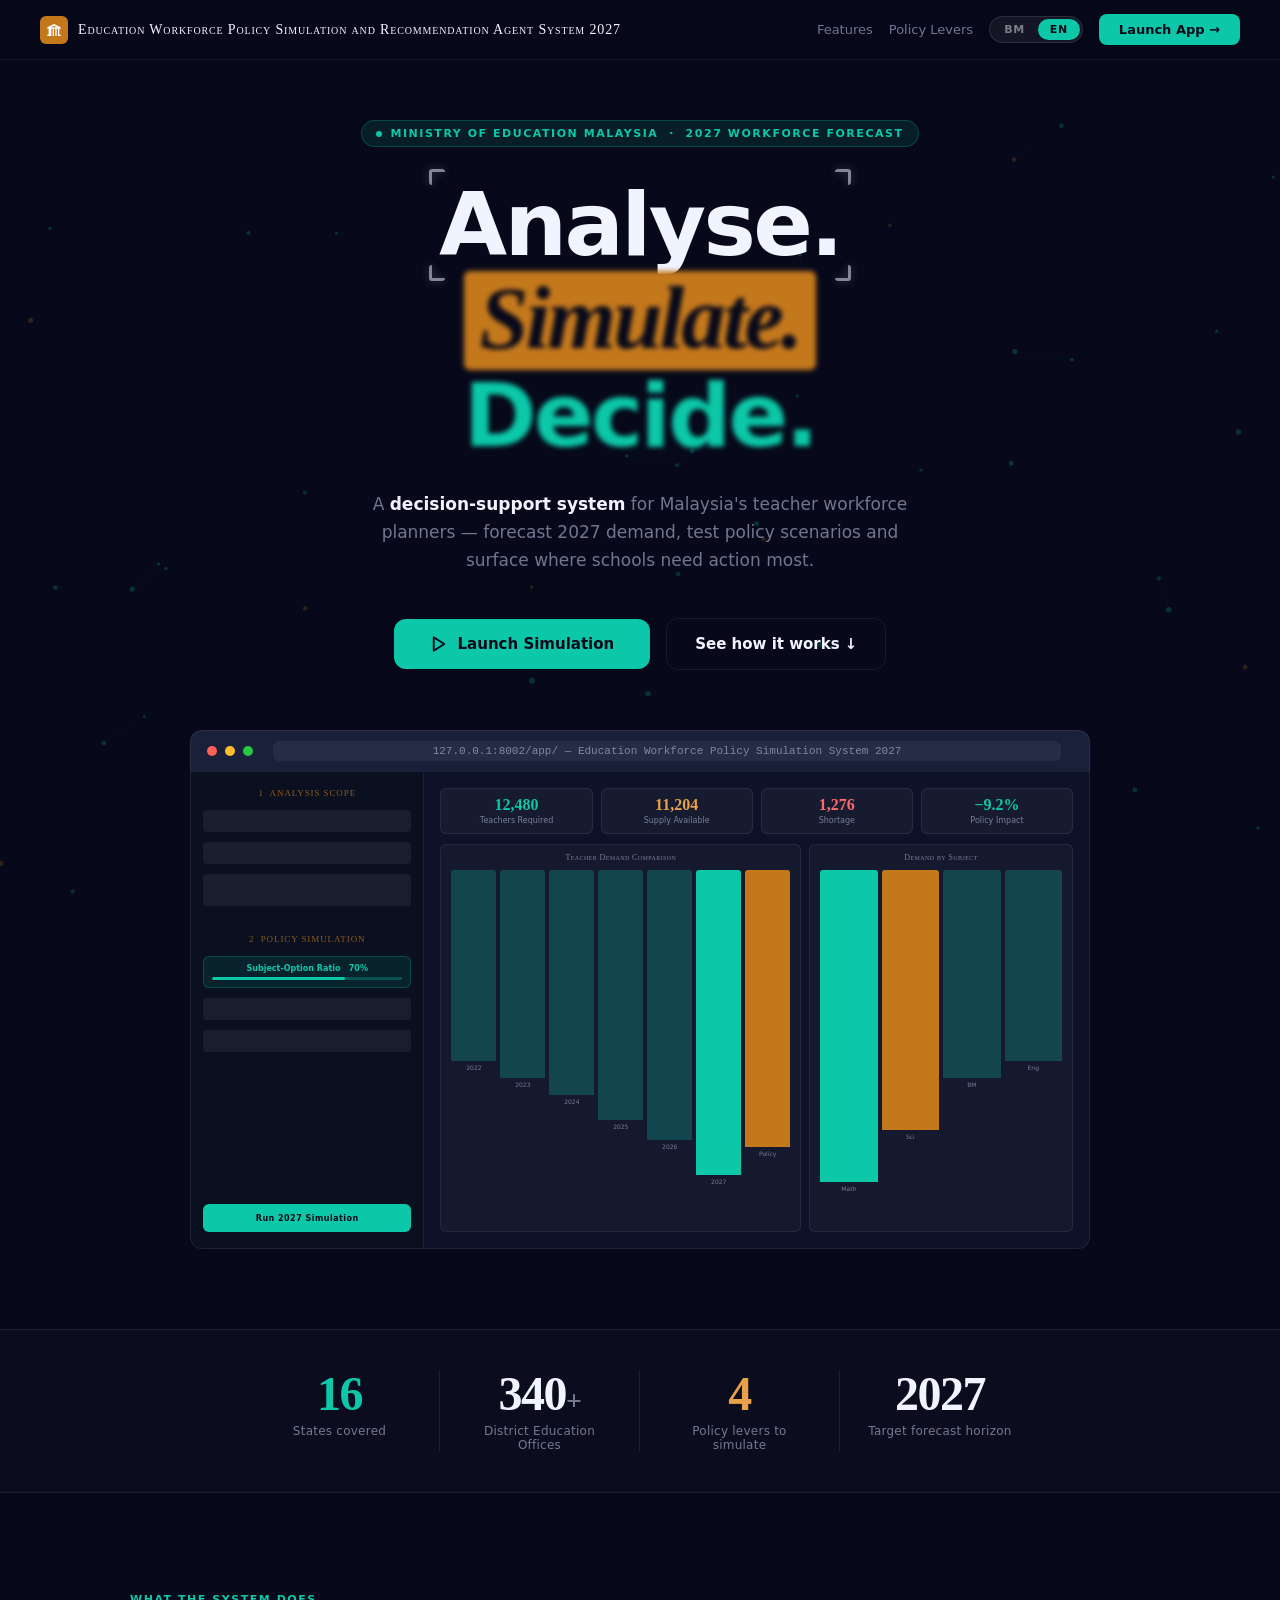
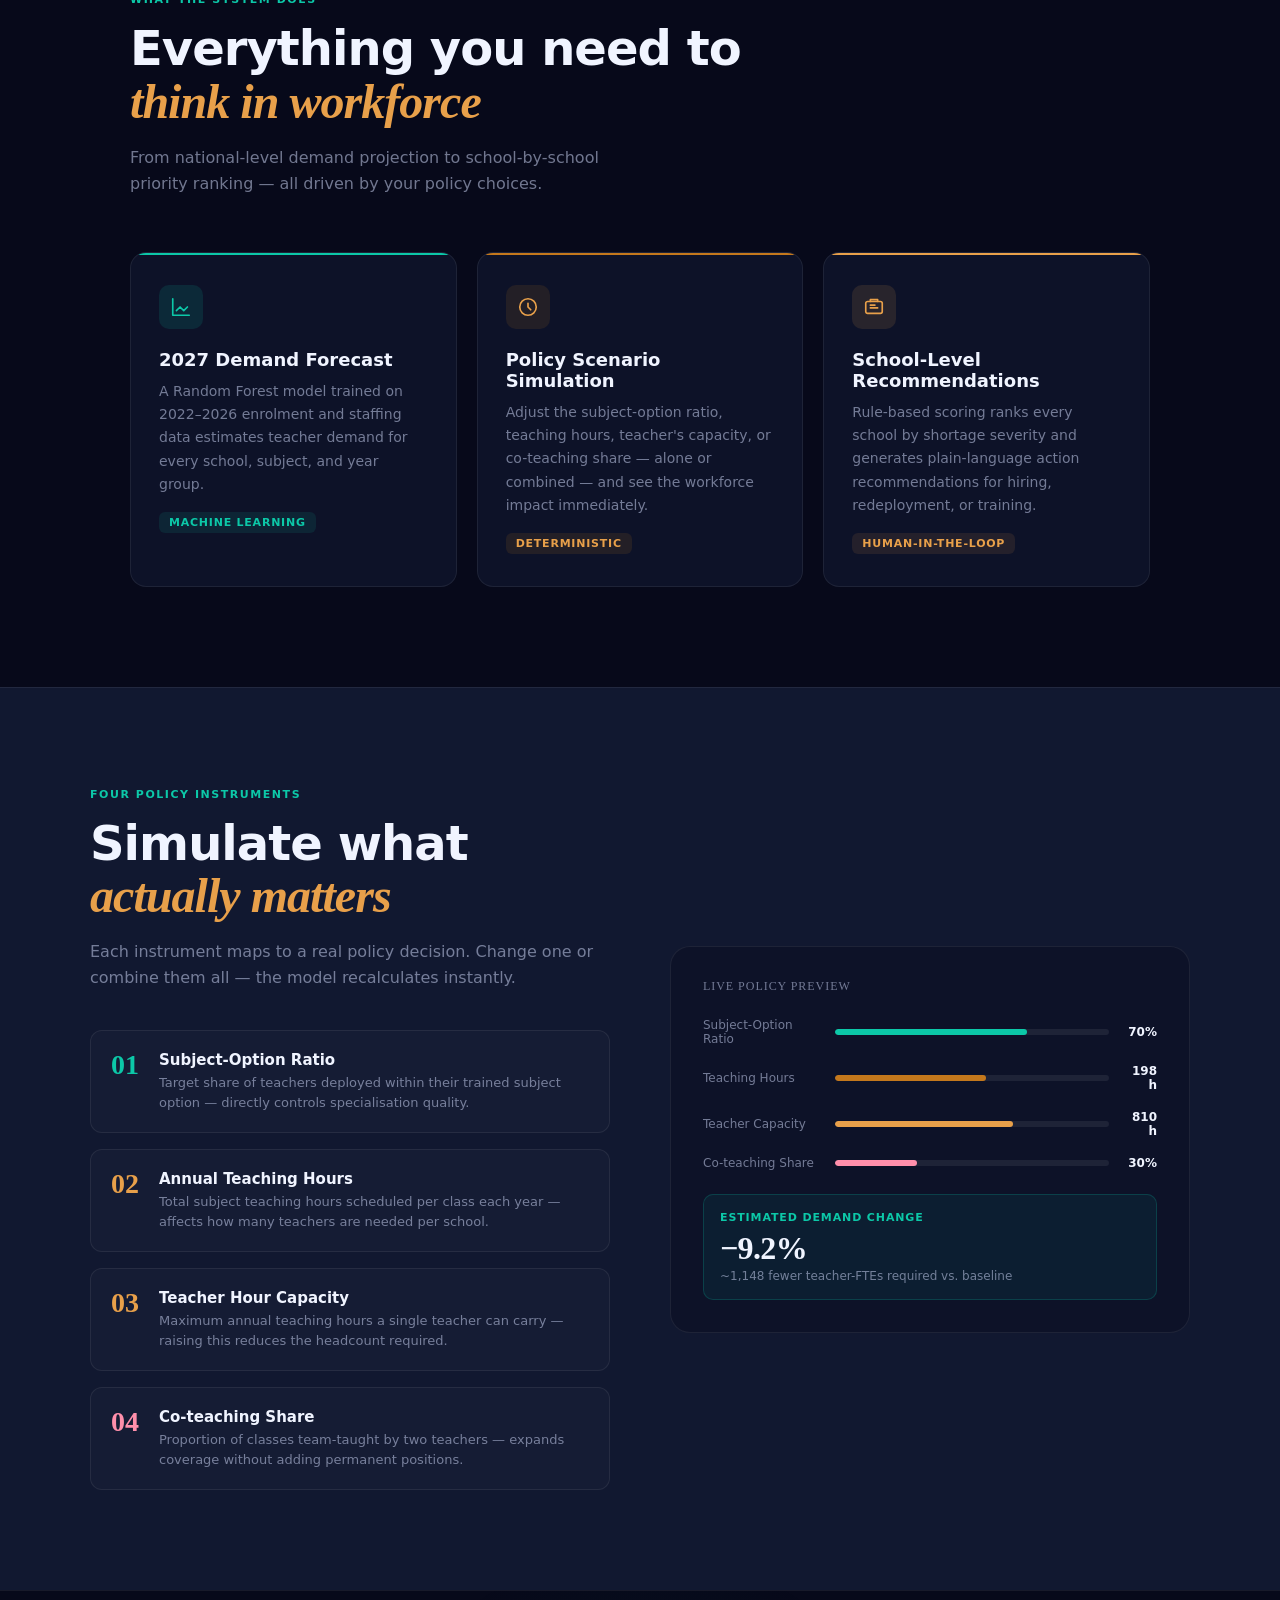
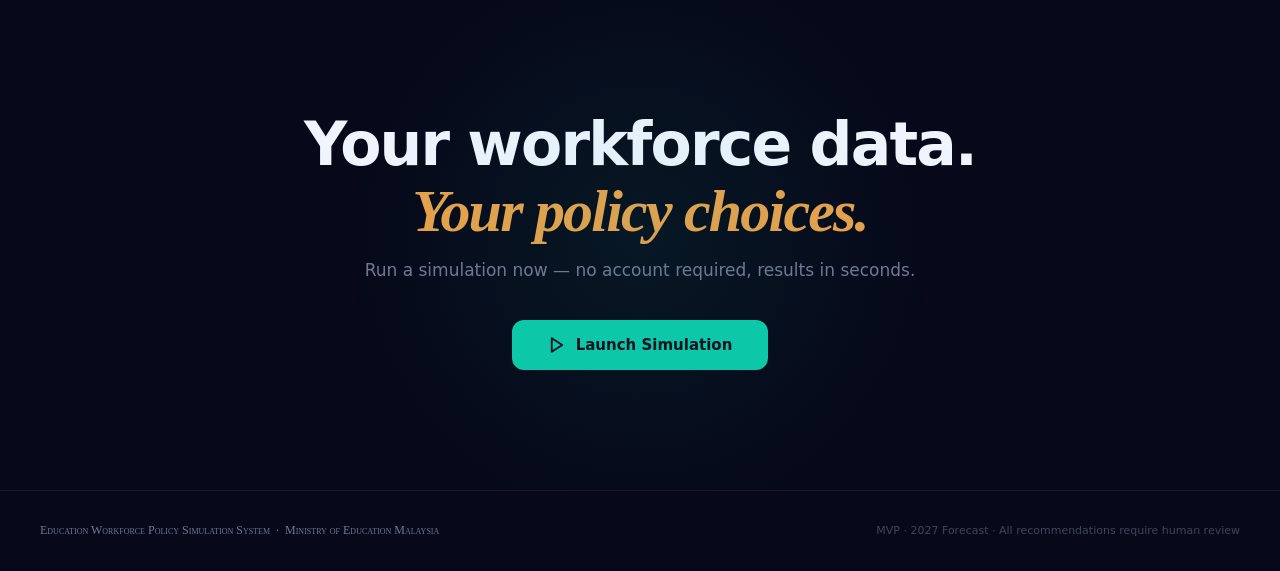
==== commit ab04e277: "fix: make TrueFocus headline progressive-enhancement safe, drop aurora from landing pages The headli" ====
--- a/frontend/landing-en.html
+++ b/frontend/landing-en.html
@@ -95,14 +95,6 @@
       z-index: 0;
       opacity: 0.35;
     }
-    #auroraLanding {
-      position: fixed;
-      top: 0; left: 0;
-      width: 100%; height: 100%;
-      pointer-events: none;
-      z-index: -1;
-      overflow: hidden;
-    }
 
     /* ── HERO ─────────────────────────────────────── */
     .hero {
@@ -724,7 +716,6 @@
 </head>
 <body>
 
-<div id="auroraLanding"></div>
 <canvas id="bgCanvas"></canvas>
 
 <!-- NAVBAR -->
@@ -751,10 +742,11 @@
 <!-- HERO -->
 <section class="hero">
   <div class="hero-eyebrow">Ministry of Education Malaysia &nbsp;·&nbsp; 2027 Workforce Forecast</div>
-  <h1 class="hero-headline" id="heroFocus"
-      data-words="Analyse.|Simulate.|Decide."
-      data-word-classes="|word-highlight|word-teal"
-      data-word-glows="rgba(240,244,255,0.5)|#C4781C|#0CC8A8"></h1>
+  <h1 class="hero-headline" id="heroFocus">
+    <span data-glow="rgba(240,244,255,0.5)">Analyse.</span><br>
+    <span class="word-highlight" data-glow="#C4781C">Simulate.</span><br>
+    <span class="word-teal" data-glow="#0CC8A8">Decide.</span>
+  </h1>
   <p class="hero-sub">
     A <strong>decision-support system</strong> for Malaysia's teacher workforce planners —
     forecast 2027 demand, test policy scenarios and surface where schools need action most.
@@ -1070,19 +1062,6 @@
 })();
 </script>
 
-<script src="aurora-bg.js?v=1"></script>
-<script>
-  if (window.initAuroraBackground) {
-    window.initAuroraBackground(document.getElementById('auroraLanding'), {
-      color1: '#E8A04A',
-      color2: '#0CC8A8',
-      speed: 0.35,
-      brightness: 0.55,
-      enableMouseInteraction: false,
-    });
-  }
-</script>
-
 <script src="true-focus.js?v=1"></script>
 <script>
   if (window.initTrueFocus) {
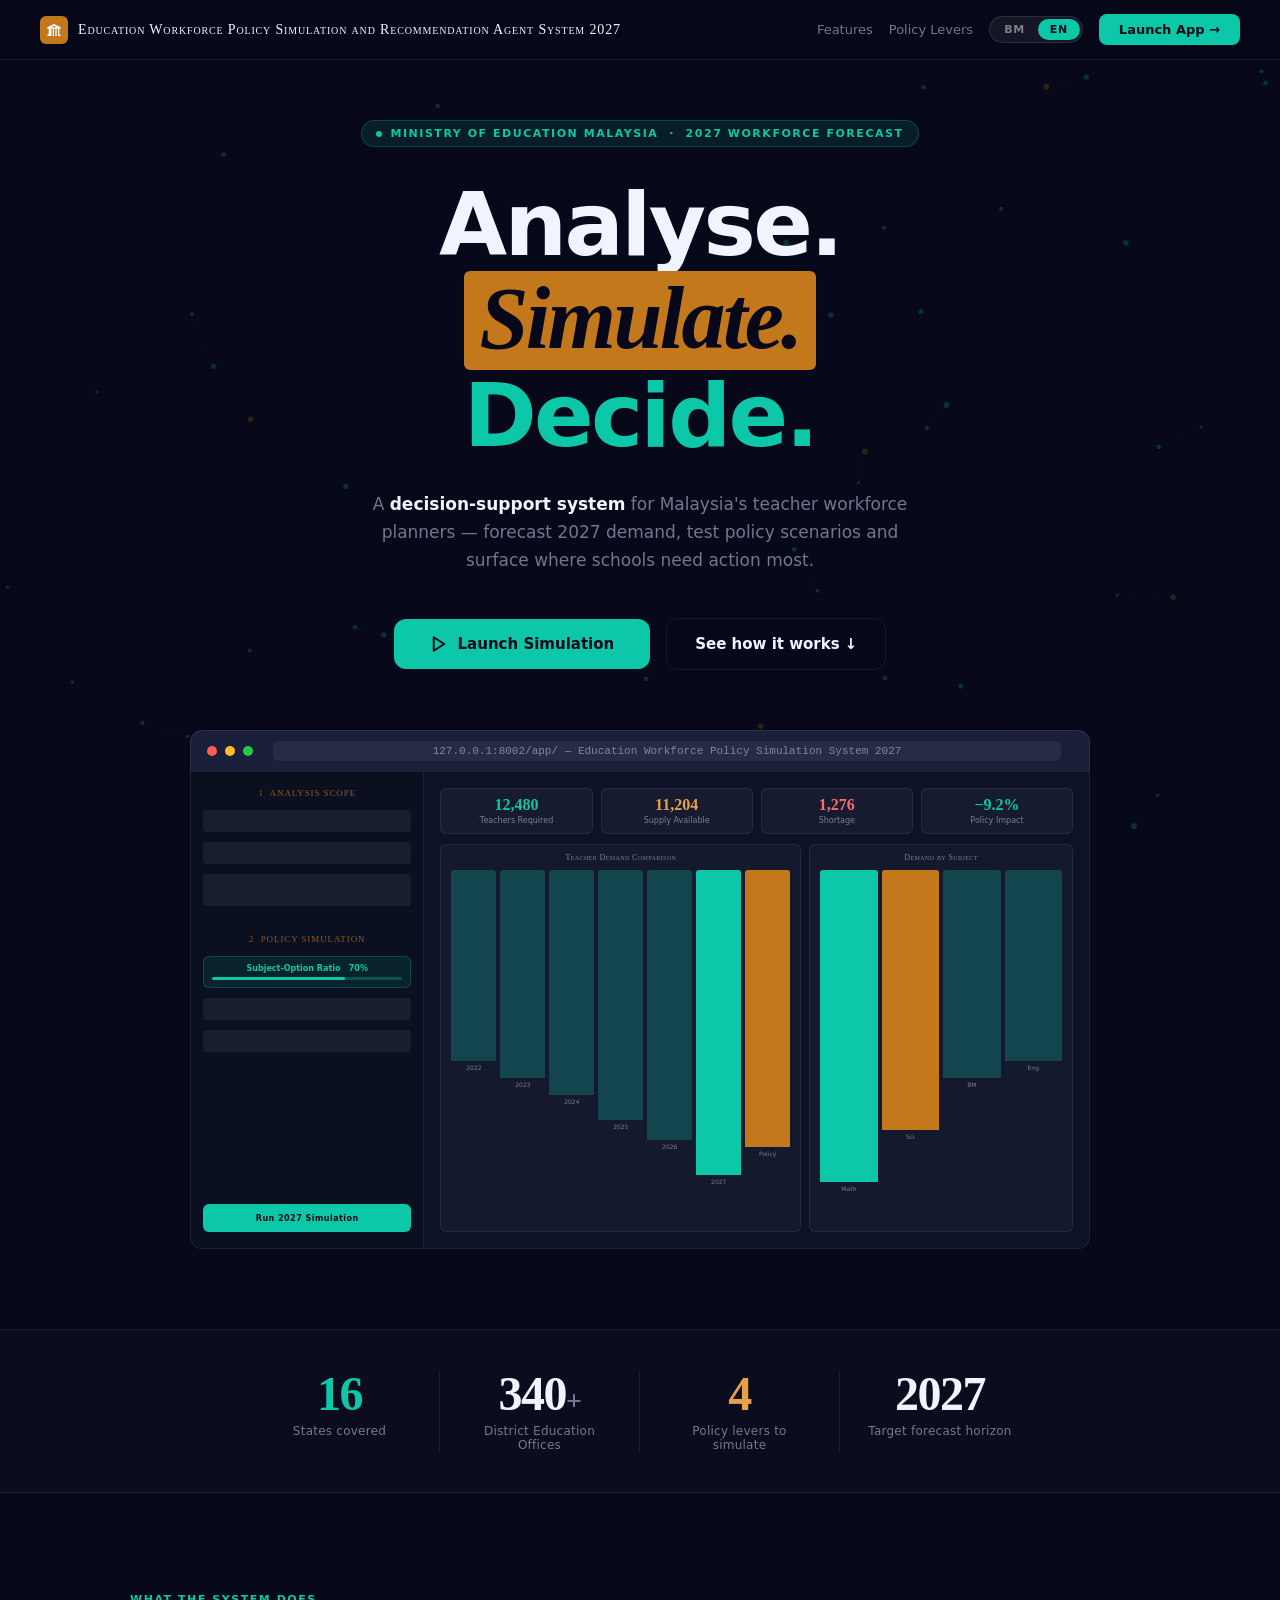
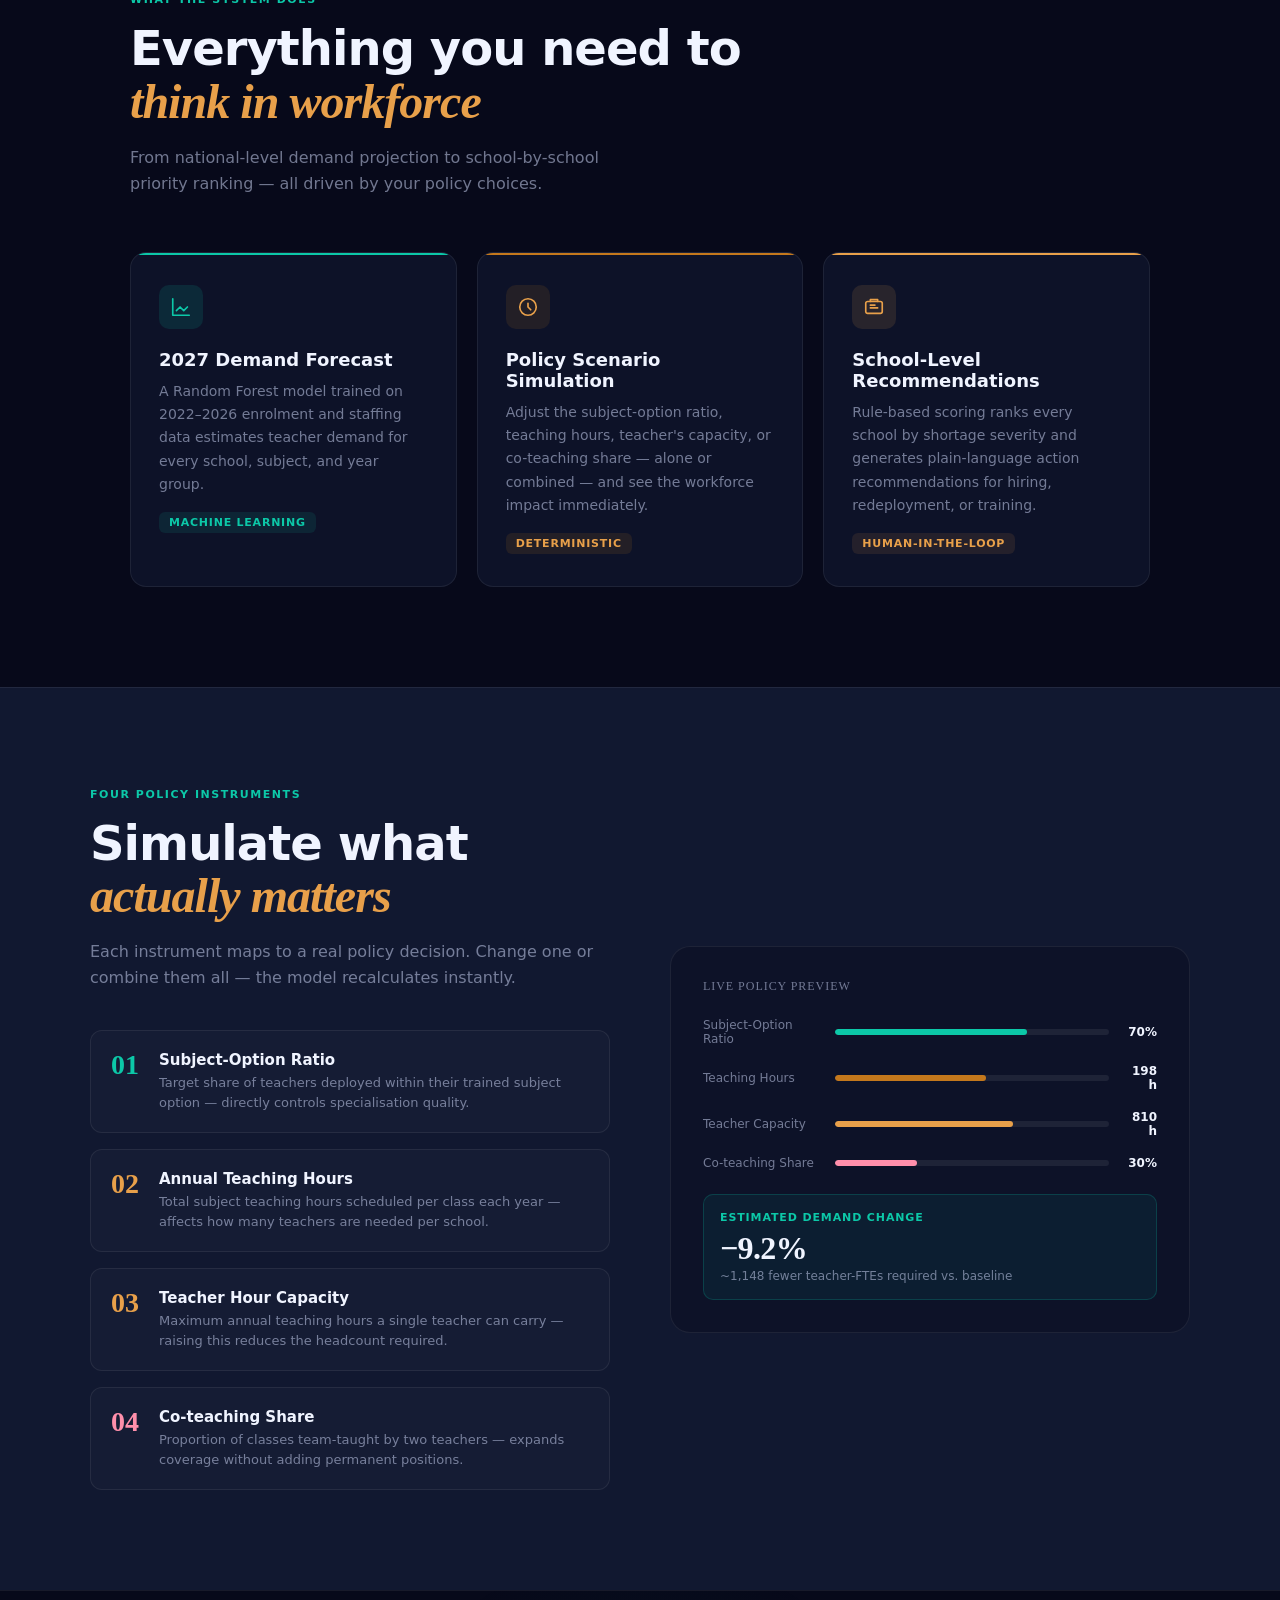
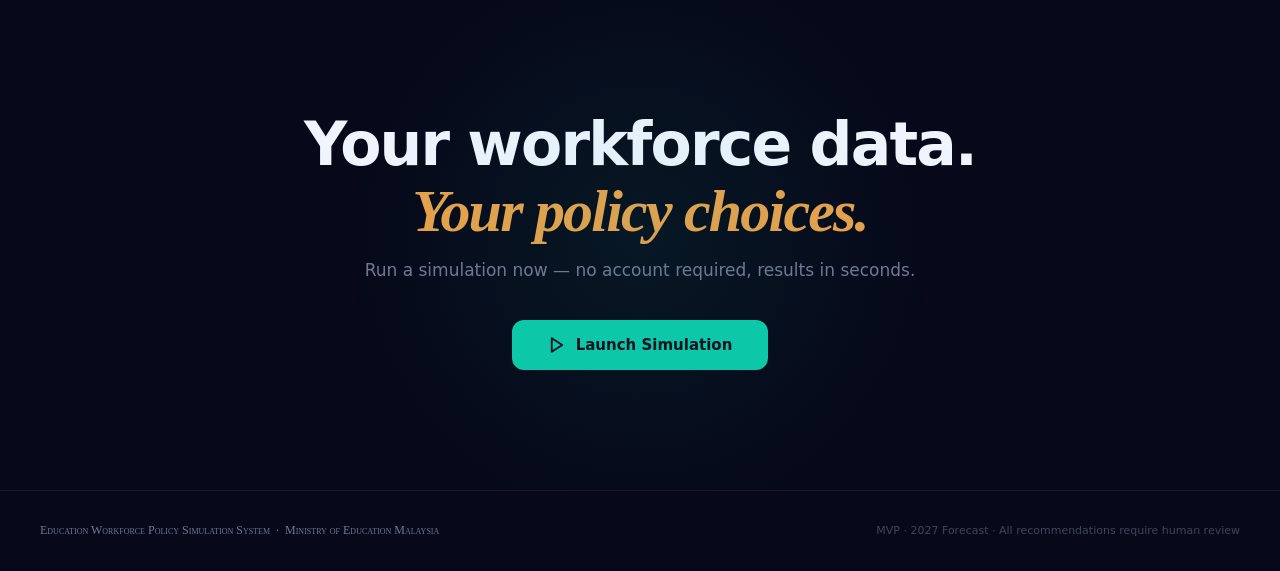
==== commit e0f1d2a6: "fix: resolve true-focus.js/css 404s on landing pages under FastAPI landing.html/landing-en.html are " ====
--- a/frontend/landing-en.html
+++ b/frontend/landing-en.html
@@ -712,7 +712,7 @@
     .lang-btn.active { background:#0CC8A8; color:#07091A; }
     .lang-btn:hover:not(.active) { color:rgba(255,255,255,0.80); }
   </style>
-  <link rel="stylesheet" href="true-focus.css?v=1" />
+  <link rel="stylesheet" href="/app/true-focus.css?v=1" />
 </head>
 <body>
 
@@ -1062,7 +1062,7 @@
 })();
 </script>
 
-<script src="true-focus.js?v=1"></script>
+<script src="/app/true-focus.js?v=1"></script>
 <script>
   if (window.initTrueFocus) {
     window.initTrueFocus(document.getElementById('heroFocus'));
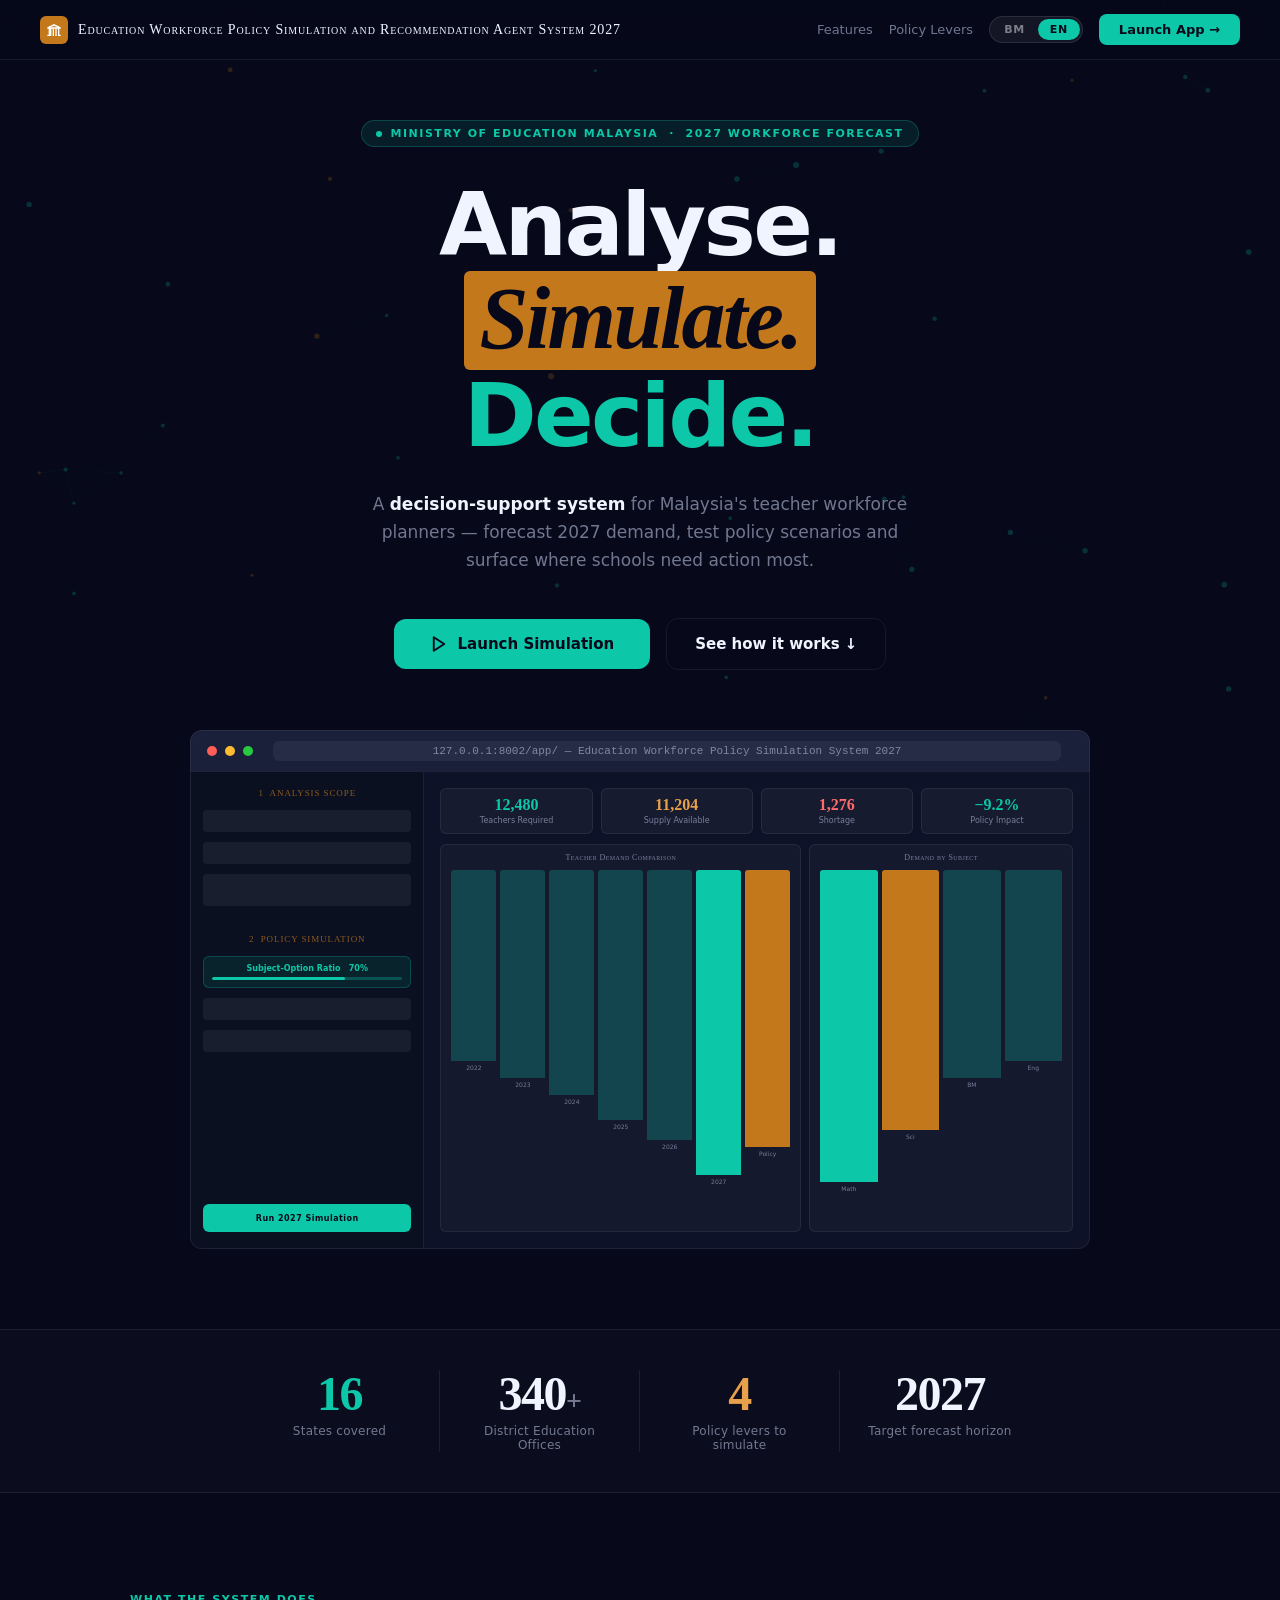
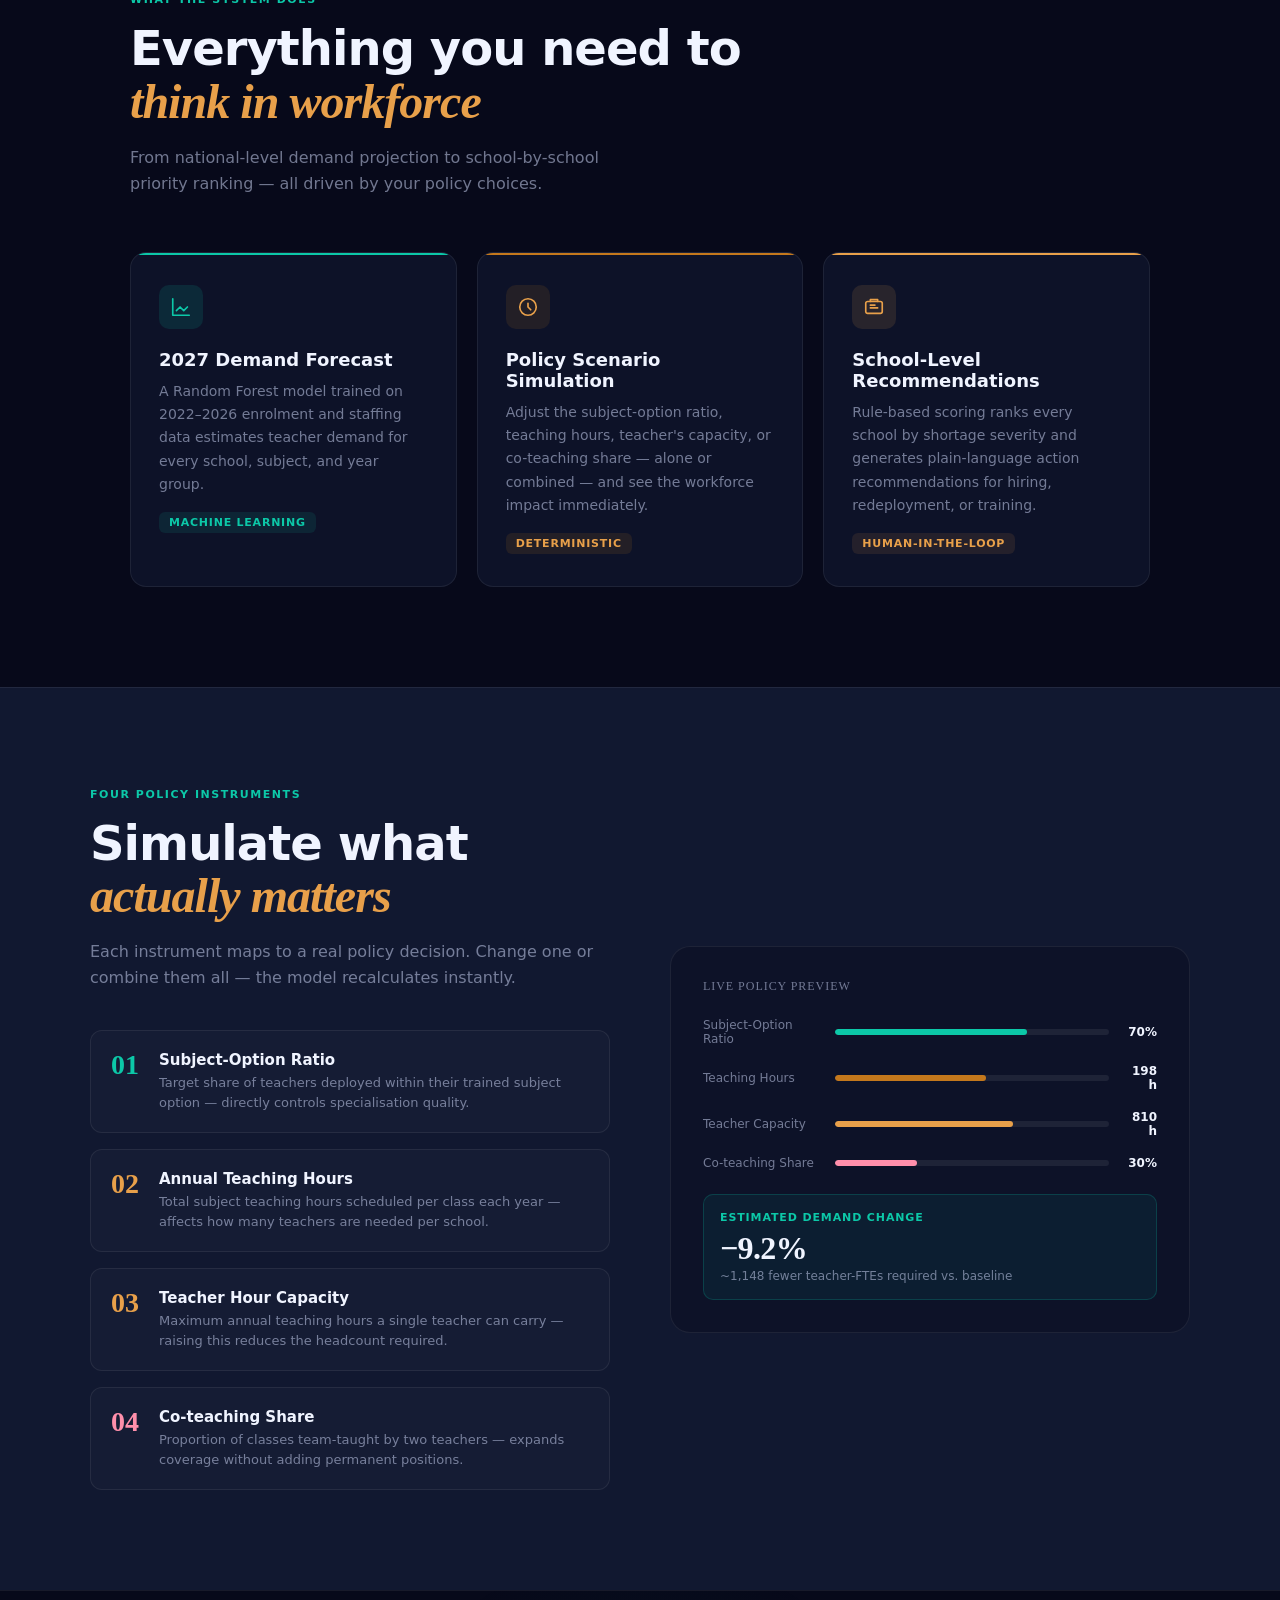
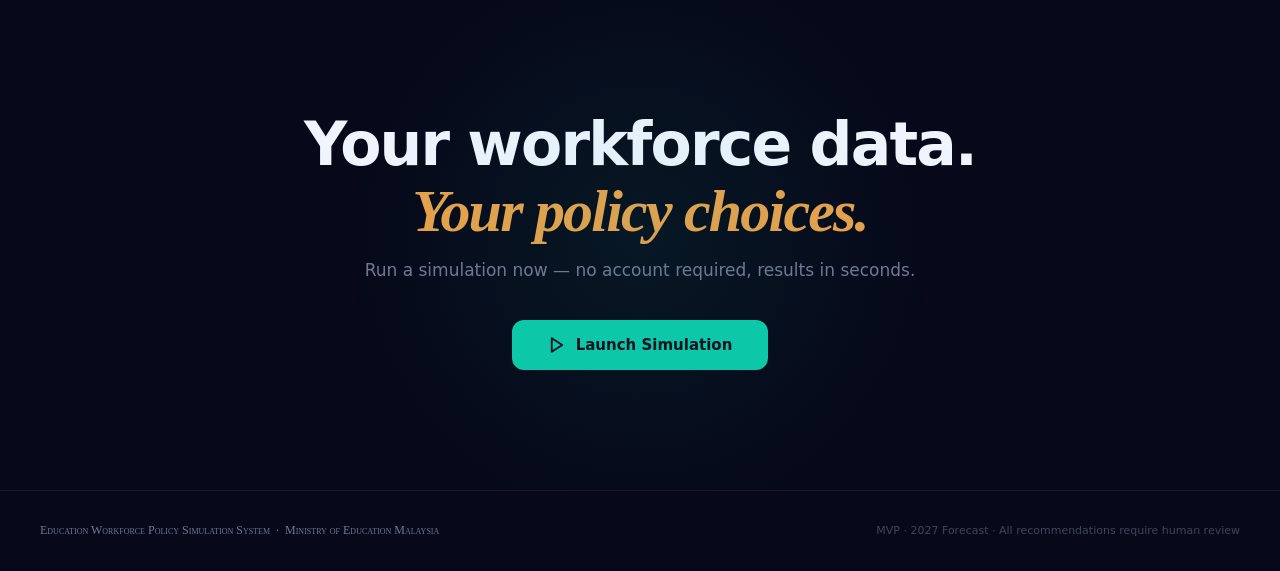
==== commit 3a246c52: "chore: prep repo for GitHub push, untrack sensitive dataset Removes the DuckDB dataset file from ver" ====
--- a/frontend/landing-en.html
+++ b/frontend/landing-en.html
@@ -713,6 +713,7 @@
     .lang-btn:hover:not(.active) { color:rgba(255,255,255,0.80); }
   </style>
   <link rel="stylesheet" href="/app/true-focus.css?v=1" />
+  <link rel="stylesheet" href="/app/split-text.css?v=1" />
 </head>
 <body>
 
@@ -1069,5 +1070,14 @@
   }
 </script>
 
+<script src="/app/split-text.js?v=1"></script>
+<script>
+  if (window.initSplitText) {
+    document.querySelectorAll('.section-title').forEach(function (el) {
+      window.initSplitText(el, { delay: 20, duration: 0.6, threshold: 0.3 });
+    });
+  }
+</script>
+
 </body>
 </html>
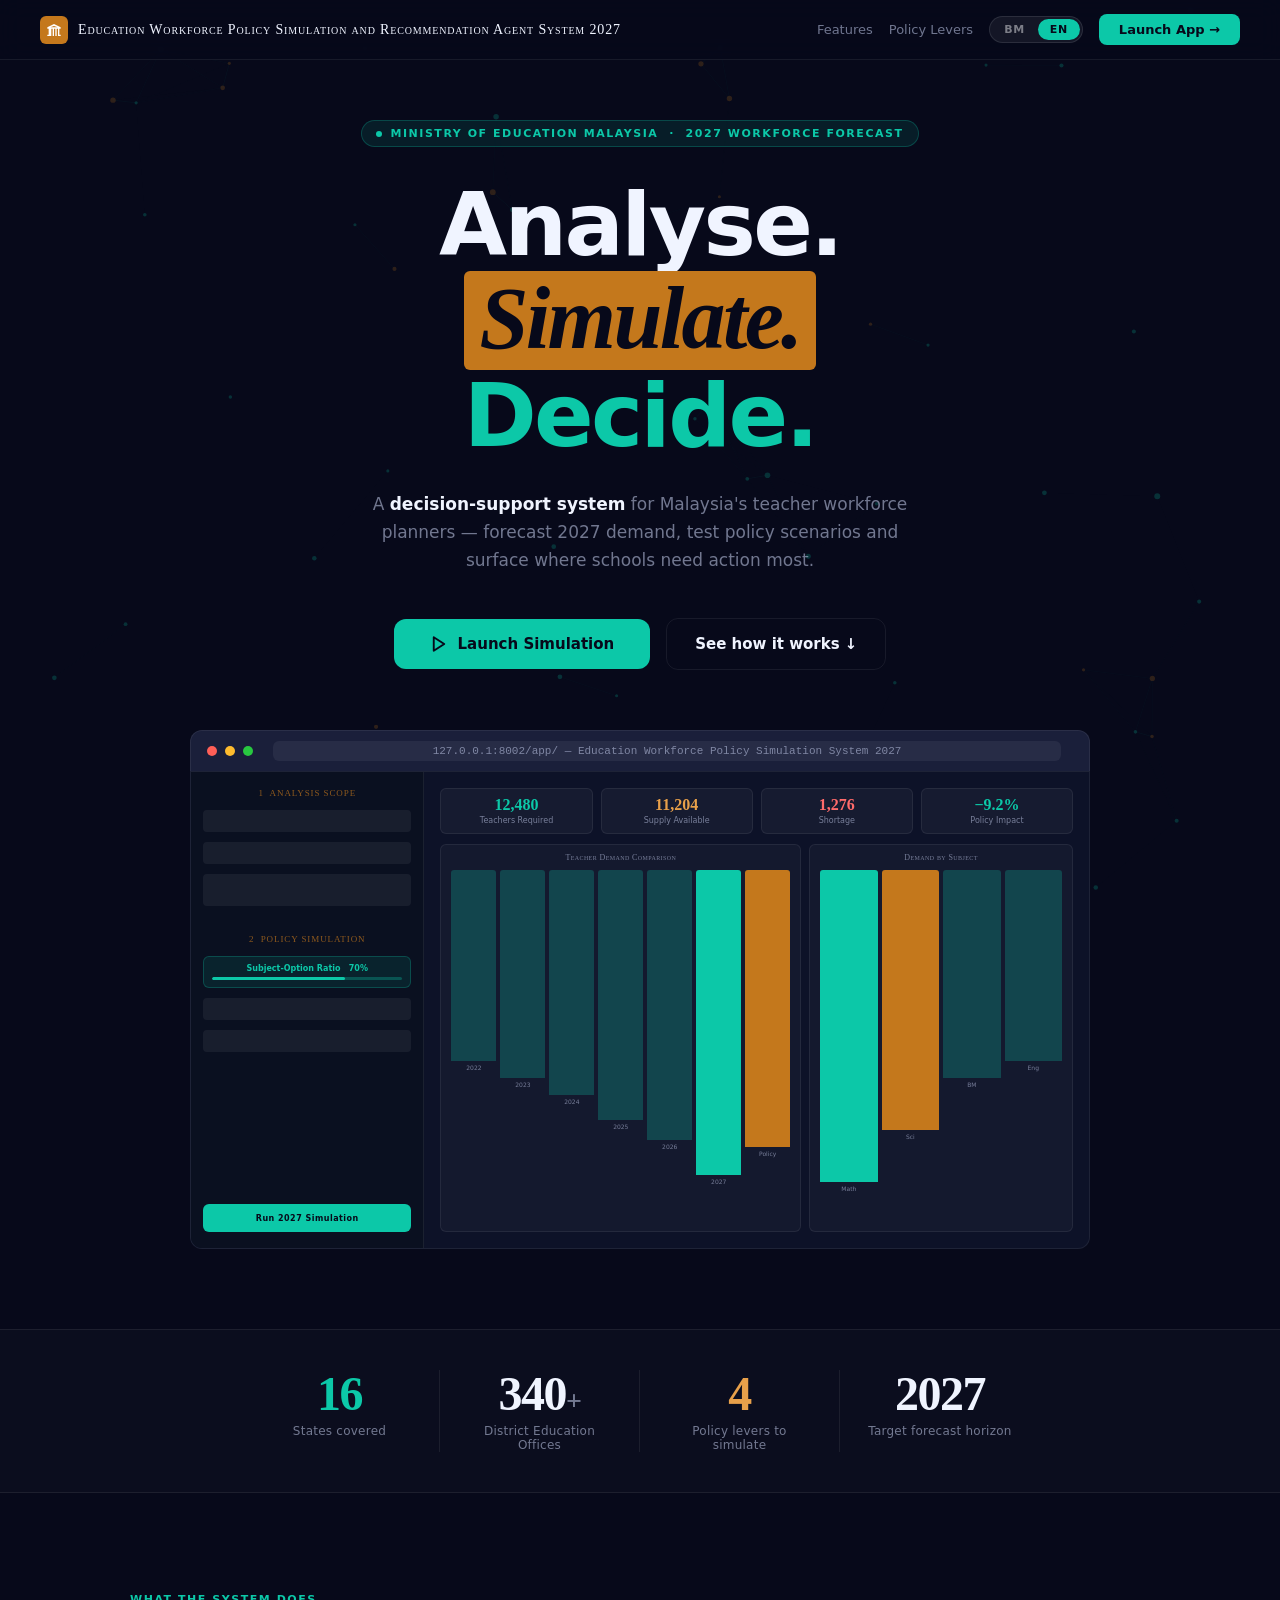
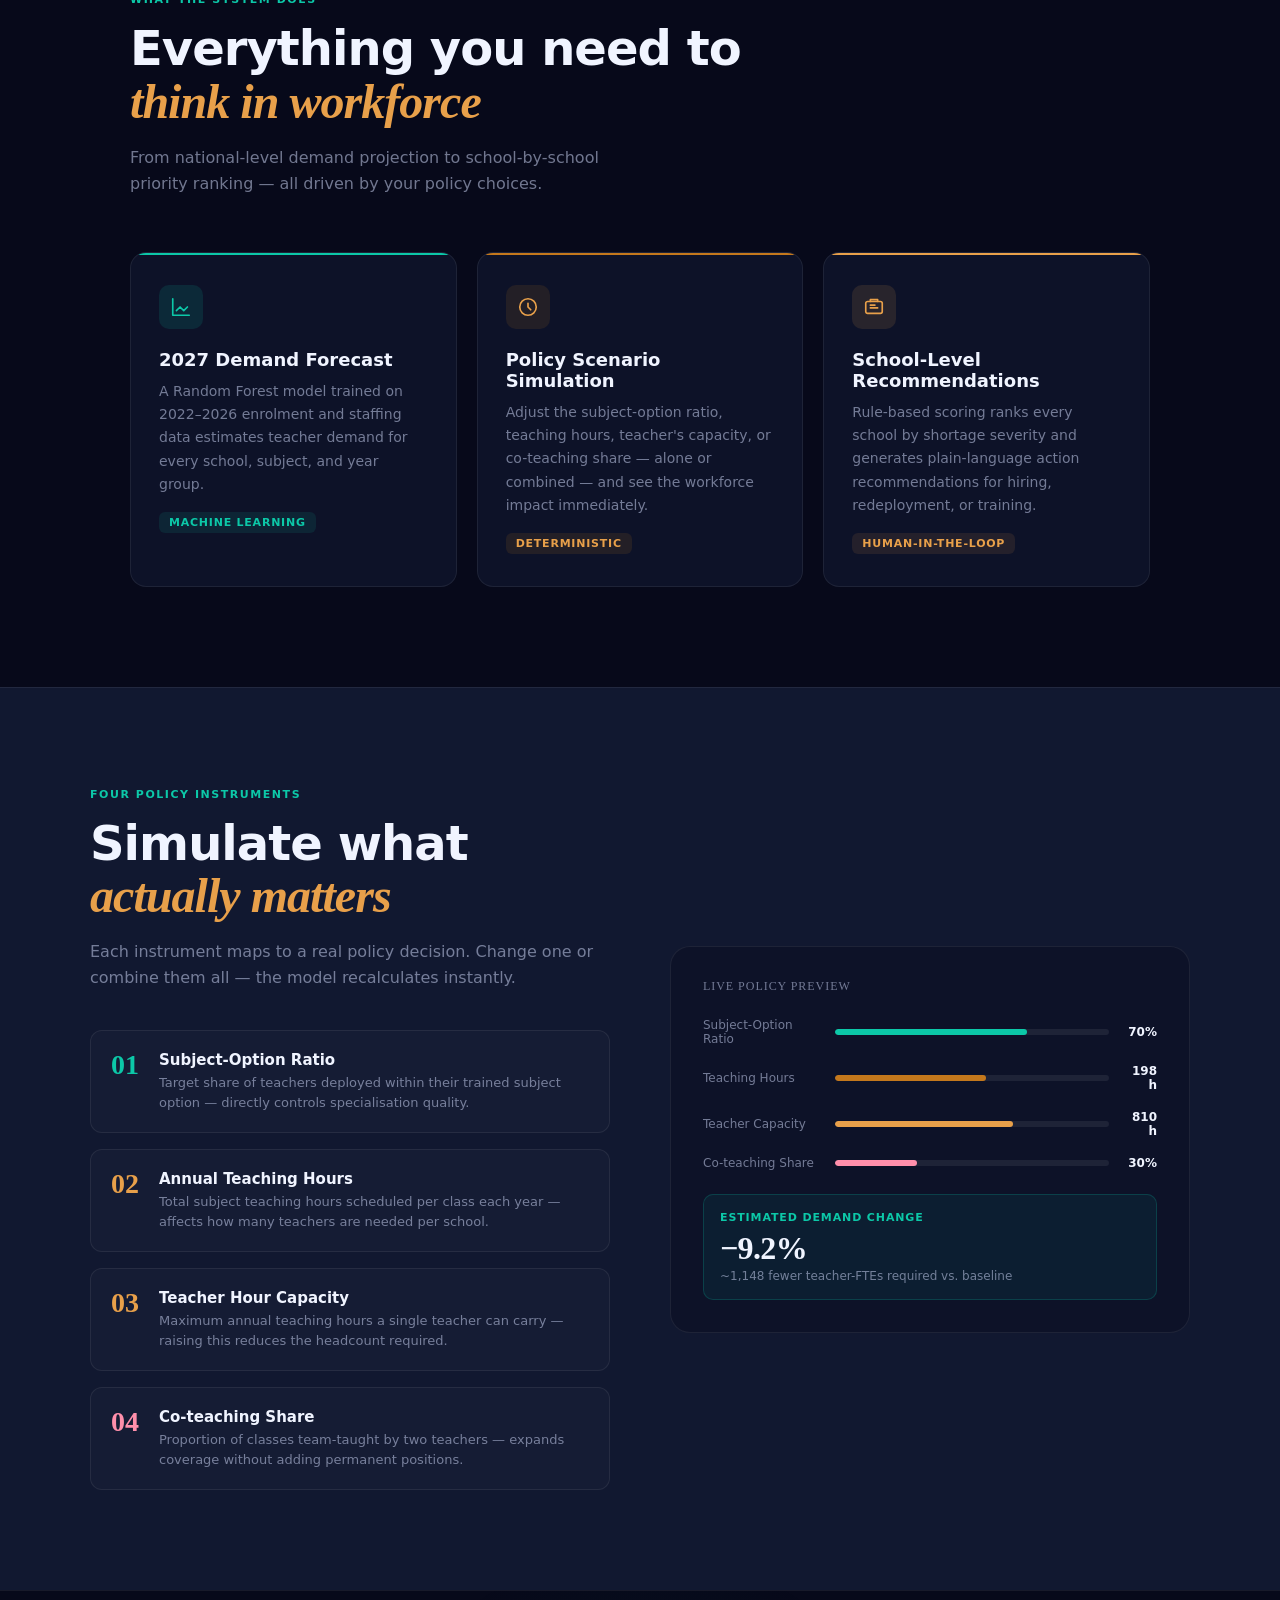
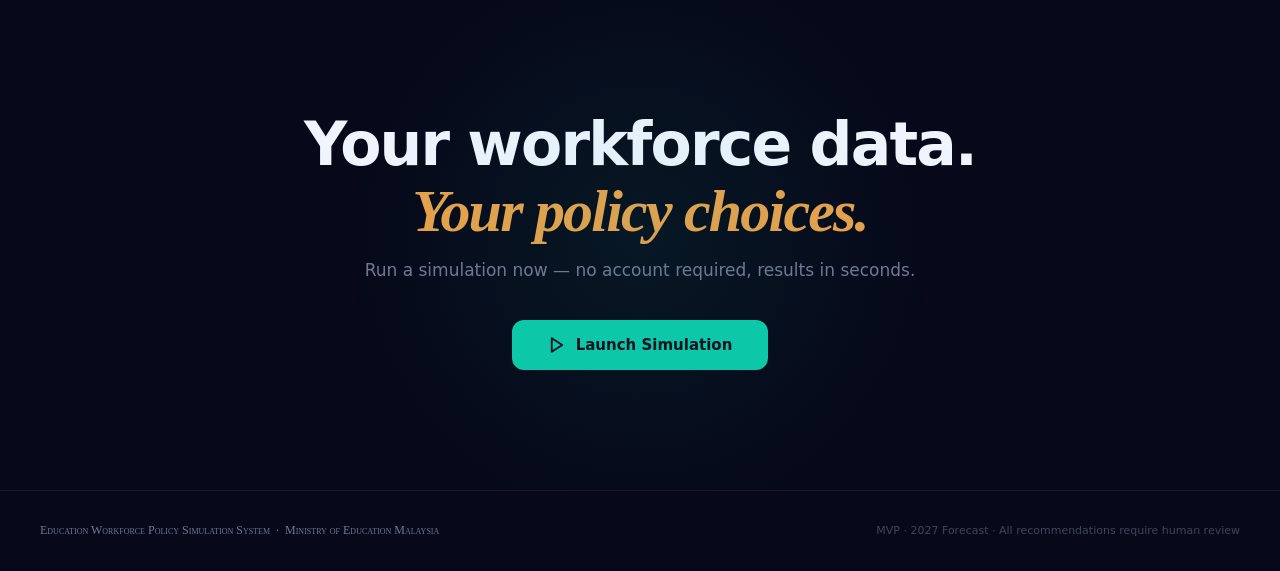
==== commit 6110fdb1: "style: reformat landing-en.html and tweak page title Reflows single-line CSS rules and inline HTML o" ====
--- a/frontend/landing-en.html
+++ b/frontend/landing-en.html
@@ -1,27 +1,37 @@
 <!DOCTYPE html>
 <html lang="en">
+
 <head>
   <meta charset="UTF-8" />
   <meta name="viewport" content="width=device-width, initial-scale=1.0" />
-  <title>Education Workforce Policy Simulation and Recommendation Agent System 2027</title>
+  <title>Education Workforce Policy Simulation & Recommendation Agent System 2027</title>
   <style>
     /* ── RESET & BASE ─────────────────────────────── */
-    *, *::before, *::after { box-sizing: border-box; margin: 0; padding: 0; }
-    html { scroll-behavior: smooth; }
+    *,
+    *::before,
+    *::after {
+      box-sizing: border-box;
+      margin: 0;
+      padding: 0;
+    }
+
+    html {
+      scroll-behavior: smooth;
+    }
 
     :root {
-      --bg:        #07091A;
-      --bg-card:   #0D1228;
-      --bg-card2:  #111830;
-      --border:    rgba(255,255,255,0.07);
-      --gold:      #C4781C;
-      --gold-lt:   #E8A04A;
-      --teal:      #0CC8A8;
-      --teal-dim:  #09A088;
-      --white:     #F0F4FF;
-      --muted:     rgba(200,210,240,0.55);
+      --bg: #07091A;
+      --bg-card: #0D1228;
+      --bg-card2: #111830;
+      --border: rgba(255, 255, 255, 0.07);
+      --gold: #C4781C;
+      --gold-lt: #E8A04A;
+      --teal: #0CC8A8;
+      --teal-dim: #09A088;
+      --white: #F0F4FF;
+      --muted: rgba(200, 210, 240, 0.55);
       --font-sans: 'Segoe UI', system-ui, -apple-system, sans-serif;
-      --font-serif:'Palatino Linotype', Palatino, 'Book Antiqua', Georgia, serif;
+      --font-serif: 'Palatino Linotype', Palatino, 'Book Antiqua', Georgia, serif;
     }
 
     body {
@@ -35,17 +45,20 @@
     /* ── NAVBAR ───────────────────────────────────── */
     nav {
       position: fixed;
-      top: 0; left: 0; right: 0;
+      top: 0;
+      left: 0;
+      right: 0;
       z-index: 100;
       display: flex;
       align-items: center;
       justify-content: space-between;
       padding: 0 40px;
       height: 60px;
-      background: rgba(7,9,26,0.85);
+      background: rgba(7, 9, 26, 0.85);
       backdrop-filter: blur(12px);
       border-bottom: 1px solid var(--border);
     }
+
     .nav-logo {
       display: flex;
       align-items: center;
@@ -57,21 +70,40 @@
       color: var(--white);
       text-decoration: none;
     }
+
     .nav-logo-icon {
-      width: 28px; height: 28px;
+      width: 28px;
+      height: 28px;
       background: var(--gold);
       border-radius: 6px;
-      display: flex; align-items: center; justify-content: center;
-    }
-    .nav-logo-icon svg { width: 16px; height: 16px; fill: #fff; }
-    .nav-right { display: flex; align-items: center; gap: 16px; }
+      display: flex;
+      align-items: center;
+      justify-content: center;
+    }
+
+    .nav-logo-icon svg {
+      width: 16px;
+      height: 16px;
+      fill: #fff;
+    }
+
+    .nav-right {
+      display: flex;
+      align-items: center;
+      gap: 16px;
+    }
+
     .nav-link {
       font-size: 13px;
       color: var(--muted);
       text-decoration: none;
       transition: color .2s;
     }
-    .nav-link:hover { color: var(--white); }
+
+    .nav-link:hover {
+      color: var(--white);
+    }
+
     .btn-nav {
       padding: 8px 20px;
       background: var(--teal);
@@ -84,13 +116,19 @@
       text-decoration: none;
       transition: background .2s, transform .15s;
     }
-    .btn-nav:hover { background: #0ee8c4; transform: translateY(-1px); }
+
+    .btn-nav:hover {
+      background: #0ee8c4;
+      transform: translateY(-1px);
+    }
 
     /* ── CANVAS BACKGROUND ───────────────────────── */
     #bgCanvas {
       position: fixed;
-      top: 0; left: 0;
-      width: 100%; height: 100%;
+      top: 0;
+      left: 0;
+      width: 100%;
+      height: 100%;
       pointer-events: none;
       z-index: 0;
       opacity: 0.35;
@@ -118,22 +156,34 @@
       letter-spacing: 0.14em;
       text-transform: uppercase;
       color: var(--teal);
-      background: rgba(12,200,168,0.1);
-      border: 1px solid rgba(12,200,168,0.25);
+      background: rgba(12, 200, 168, 0.1);
+      border: 1px solid rgba(12, 200, 168, 0.25);
       border-radius: 100px;
       padding: 6px 14px;
       margin-bottom: 32px;
     }
+
     .hero-eyebrow::before {
       content: '';
-      width: 6px; height: 6px;
+      width: 6px;
+      height: 6px;
       border-radius: 50%;
       background: var(--teal);
       animation: pulse-dot 2s ease-in-out infinite;
     }
+
     @keyframes pulse-dot {
-      0%,100% { opacity: 1; transform: scale(1); }
-      50% { opacity: 0.4; transform: scale(0.7); }
+
+      0%,
+      100% {
+        opacity: 1;
+        transform: scale(1);
+      }
+
+      50% {
+        opacity: 0.4;
+        transform: scale(0.7);
+      }
     }
 
     .hero-headline {
@@ -145,6 +195,7 @@
       color: var(--white);
       margin-bottom: 28px;
     }
+
     .hero-headline .word-highlight {
       display: inline-block;
       position: relative;
@@ -157,6 +208,7 @@
       font-weight: 700;
       margin: 0 4px;
     }
+
     .hero-headline .word-teal {
       color: var(--teal);
     }
@@ -168,7 +220,11 @@
       color: var(--muted);
       margin-bottom: 44px;
     }
-    .hero-sub strong { color: var(--white); font-weight: 600; }
+
+    .hero-sub strong {
+      color: var(--white);
+      font-weight: 600;
+    }
 
     .hero-cta-row {
       display: flex;
@@ -177,6 +233,7 @@
       flex-wrap: wrap;
       justify-content: center;
     }
+
     .btn-primary-lg {
       display: inline-flex;
       align-items: center;
@@ -191,15 +248,31 @@
       cursor: pointer;
       text-decoration: none;
       transition: background .2s, transform .15s, box-shadow .2s;
-      box-shadow: 0 0 0 0 rgba(12,200,168,0.4);
+      box-shadow: 0 0 0 0 rgba(12, 200, 168, 0.4);
       animation: cta-pulse 3s ease-in-out infinite;
     }
+
     @keyframes cta-pulse {
-      0%,100% { box-shadow: 0 0 0 0 rgba(12,200,168,0.35); }
-      50%      { box-shadow: 0 0 0 14px rgba(12,200,168,0); }
-    }
-    .btn-primary-lg:hover { background: #0ee8c4; transform: translateY(-2px); }
-    .btn-primary-lg svg { width: 18px; height: 18px; }
+
+      0%,
+      100% {
+        box-shadow: 0 0 0 0 rgba(12, 200, 168, 0.35);
+      }
+
+      50% {
+        box-shadow: 0 0 0 14px rgba(12, 200, 168, 0);
+      }
+    }
+
+    .btn-primary-lg:hover {
+      background: #0ee8c4;
+      transform: translateY(-2px);
+    }
+
+    .btn-primary-lg svg {
+      width: 18px;
+      height: 18px;
+    }
 
     .btn-ghost-lg {
       display: inline-flex;
@@ -216,7 +289,11 @@
       text-decoration: none;
       transition: border-color .2s, background .2s;
     }
-    .btn-ghost-lg:hover { border-color: rgba(255,255,255,0.2); background: rgba(255,255,255,0.04); }
+
+    .btn-ghost-lg:hover {
+      border-color: rgba(255, 255, 255, 0.2);
+      background: rgba(255, 255, 255, 0.04);
+    }
 
     /* ── PREVIEW WINDOW ───────────────────────────── */
     .hero-preview {
@@ -226,6 +303,7 @@
       width: 100%;
       max-width: 900px;
     }
+
     .preview-bar {
       background: #1A1F3A;
       border-radius: 12px 12px 0 0;
@@ -236,20 +314,36 @@
       border: 1px solid var(--border);
       border-bottom: none;
     }
-    .preview-dot { width: 10px; height: 10px; border-radius: 50%; }
-    .preview-dot.r { background: #FF5F57; }
-    .preview-dot.y { background: #FEBC2E; }
-    .preview-dot.g { background: #28C840; }
+
+    .preview-dot {
+      width: 10px;
+      height: 10px;
+      border-radius: 50%;
+    }
+
+    .preview-dot.r {
+      background: #FF5F57;
+    }
+
+    .preview-dot.y {
+      background: #FEBC2E;
+    }
+
+    .preview-dot.g {
+      background: #28C840;
+    }
+
     .preview-url {
       flex: 1;
       margin: 0 12px;
-      background: rgba(255,255,255,0.06);
+      background: rgba(255, 255, 255, 0.06);
       border-radius: 6px;
       padding: 4px 12px;
       font-size: 11px;
       color: var(--muted);
       font-family: monospace;
     }
+
     .preview-frame {
       border: 1px solid var(--border);
       border-radius: 0 0 12px 12px;
@@ -261,11 +355,14 @@
       justify-content: center;
       position: relative;
     }
+
     .preview-mock {
-      width: 100%; height: 100%;
+      width: 100%;
+      height: 100%;
       display: flex;
       gap: 0;
     }
+
     .pm-sidebar {
       width: 26%;
       background: #0A1020;
@@ -275,56 +372,79 @@
       flex-direction: column;
       gap: 10px;
     }
+
     .pm-sb-label {
       font-size: 9px;
       letter-spacing: 0.1em;
       text-transform: uppercase;
-      color: rgba(196,120,28,0.7);
+      color: rgba(196, 120, 28, 0.7);
       font-family: var(--font-serif);
       font-variant: small-caps;
       margin-bottom: 2px;
     }
+
     .pm-sb-row {
       height: 22px;
       border-radius: 4px;
-      background: rgba(255,255,255,0.06);
-    }
-    .pm-sb-row.tall { height: 32px; }
+      background: rgba(255, 255, 255, 0.06);
+    }
+
+    .pm-sb-row.tall {
+      height: 32px;
+    }
+
     .pm-sb-card {
       padding: 7px 8px;
       border-radius: 6px;
-      background: rgba(12,200,168,0.1);
-      border: 1px solid rgba(12,200,168,0.25);
-    }
+      background: rgba(12, 200, 168, 0.1);
+      border: 1px solid rgba(12, 200, 168, 0.25);
+    }
+
     .pm-sb-card-label {
       font-size: 8px;
       color: var(--teal);
       font-weight: 700;
       margin-bottom: 4px;
     }
+
     .pm-sb-card-bar {
       height: 3px;
       border-radius: 2px;
-      background: rgba(12,200,168,0.3);
+      background: rgba(12, 200, 168, 0.3);
       position: relative;
       overflow: hidden;
     }
+
     .pm-sb-card-bar::after {
       content: '';
       position: absolute;
-      left: 0; top: 0; bottom: 0;
+      left: 0;
+      top: 0;
+      bottom: 0;
       width: 70%;
       background: var(--teal);
       border-radius: 2px;
       animation: bar-fill 3s ease-in-out infinite alternate;
     }
-    @keyframes bar-fill { 0% { width: 50%; } 100% { width: 85%; } }
+
+    @keyframes bar-fill {
+      0% {
+        width: 50%;
+      }
+
+      100% {
+        width: 85%;
+      }
+    }
+
     .pm-btn {
       margin-top: auto;
       height: 28px;
       border-radius: 6px;
       background: var(--teal);
-      display: flex; align-items: center; justify-content: center;
+      display: flex;
+      align-items: center;
+      justify-content: center;
       font-size: 8px;
       font-weight: 700;
       color: #07091A;
@@ -339,17 +459,20 @@
       gap: 10px;
       overflow: hidden;
     }
+
     .pm-kpi-row {
       display: flex;
       gap: 8px;
     }
+
     .pm-kpi {
       flex: 1;
-      background: rgba(255,255,255,0.04);
+      background: rgba(255, 255, 255, 0.04);
       border: 1px solid var(--border);
       border-radius: 6px;
       padding: 8px 10px;
     }
+
     .pm-kpi-val {
       font-size: 16px;
       font-weight: 800;
@@ -357,23 +480,38 @@
       font-family: var(--font-serif);
       line-height: 1;
     }
-    .pm-kpi-val.gold { color: var(--gold-lt); }
-    .pm-kpi-val.red  { color: #FF6B6B; }
+
+    .pm-kpi-val.gold {
+      color: var(--gold-lt);
+    }
+
+    .pm-kpi-val.red {
+      color: #FF6B6B;
+    }
+
     .pm-kpi-lbl {
       font-size: 8px;
       color: var(--muted);
       margin-top: 3px;
     }
-    .pm-chart-row { display: flex; gap: 8px; flex: 1; min-height: 0; }
+
+    .pm-chart-row {
+      display: flex;
+      gap: 8px;
+      flex: 1;
+      min-height: 0;
+    }
+
     .pm-chart {
       flex: 1;
-      background: rgba(255,255,255,0.03);
+      background: rgba(255, 255, 255, 0.03);
       border: 1px solid var(--border);
       border-radius: 6px;
       padding: 8px 10px;
       position: relative;
       overflow: hidden;
     }
+
     .pm-chart-title {
       font-size: 8px;
       color: var(--muted);
@@ -382,22 +520,42 @@
       font-family: var(--font-serif);
       letter-spacing: 0.05em;
     }
+
     .pm-bars {
       display: flex;
       align-items: flex-end;
       gap: 4px;
       height: calc(100% - 24px);
     }
-    .pm-bar-wrap { flex: 1; display: flex; flex-direction: column; align-items: center; gap: 3px; height: 100%; }
+
+    .pm-bar-wrap {
+      flex: 1;
+      display: flex;
+      flex-direction: column;
+      align-items: center;
+      gap: 3px;
+      height: 100%;
+    }
+
     .pm-bar {
       width: 100%;
       border-radius: 3px 3px 0 0;
-      background: rgba(12,200,168,0.25);
+      background: rgba(12, 200, 168, 0.25);
       transition: height .5s ease;
     }
-    .pm-bar.accent { background: var(--teal); }
-    .pm-bar.gold   { background: var(--gold); }
-    .pm-bar-lbl { font-size: 6px; color: var(--muted); }
+
+    .pm-bar.accent {
+      background: var(--teal);
+    }
+
+    .pm-bar.gold {
+      background: var(--gold);
+    }
+
+    .pm-bar-lbl {
+      font-size: 6px;
+      color: var(--muted);
+    }
 
     /* ── STATS STRIP ──────────────────────────────── */
     .stats-strip {
@@ -405,12 +563,13 @@
       z-index: 1;
       border-top: 1px solid var(--border);
       border-bottom: 1px solid var(--border);
-      background: rgba(255,255,255,0.02);
+      background: rgba(255, 255, 255, 0.02);
       padding: 40px 40px;
       display: flex;
       justify-content: center;
       gap: 0;
     }
+
     .stat-item {
       flex: 1;
       max-width: 200px;
@@ -418,7 +577,11 @@
       padding: 0 24px;
       border-right: 1px solid var(--border);
     }
-    .stat-item:last-child { border-right: none; }
+
+    .stat-item:last-child {
+      border-right: none;
+    }
+
     .stat-num {
       font-size: 48px;
       font-weight: 800;
@@ -427,8 +590,15 @@
       line-height: 1;
       letter-spacing: -0.03em;
     }
-    .stat-num .accent { color: var(--teal); }
-    .stat-num .gold   { color: var(--gold-lt); }
+
+    .stat-num .accent {
+      color: var(--teal);
+    }
+
+    .stat-num .gold {
+      color: var(--gold-lt);
+    }
+
     .stat-label {
       font-size: 12px;
       color: var(--muted);
@@ -444,6 +614,7 @@
       max-width: 1100px;
       margin: 0 auto;
     }
+
     .section-eyebrow {
       font-size: 11px;
       font-weight: 700;
@@ -452,6 +623,7 @@
       color: var(--teal);
       margin-bottom: 16px;
     }
+
     .section-title {
       font-size: clamp(32px, 4vw, 48px);
       font-weight: 800;
@@ -460,12 +632,14 @@
       color: var(--white);
       margin-bottom: 16px;
     }
+
     .section-title em {
       font-style: italic;
       font-family: var(--font-serif);
       color: var(--gold-lt);
       font-weight: 700;
     }
+
     .section-sub {
       font-size: 16px;
       color: var(--muted);
@@ -479,6 +653,7 @@
       grid-template-columns: repeat(3, 1fr);
       gap: 20px;
     }
+
     .feature-card {
       background: var(--bg-card);
       border: 1px solid var(--border);
@@ -488,31 +663,75 @@
       position: relative;
       overflow: hidden;
     }
+
     .feature-card::before {
       content: '';
       position: absolute;
-      top: 0; left: 0; right: 0;
+      top: 0;
+      left: 0;
+      right: 0;
       height: 2px;
       border-radius: 16px 16px 0 0;
     }
-    .feature-card.fc-teal::before  { background: var(--teal); }
-    .feature-card.fc-gold::before  { background: var(--gold); }
-    .feature-card.fc-amber::before { background: #E8A04A; }
-    .feature-card:hover { border-color: rgba(255,255,255,0.15); transform: translateY(-4px); }
+
+    .feature-card.fc-teal::before {
+      background: var(--teal);
+    }
+
+    .feature-card.fc-gold::before {
+      background: var(--gold);
+    }
+
+    .feature-card.fc-amber::before {
+      background: #E8A04A;
+    }
+
+    .feature-card:hover {
+      border-color: rgba(255, 255, 255, 0.15);
+      transform: translateY(-4px);
+    }
 
     .fc-icon {
-      width: 44px; height: 44px;
+      width: 44px;
+      height: 44px;
       border-radius: 10px;
-      display: flex; align-items: center; justify-content: center;
+      display: flex;
+      align-items: center;
+      justify-content: center;
       margin-bottom: 20px;
     }
-    .fc-icon.ti { background: rgba(12,200,168,0.12); }
-    .fc-icon.gi { background: rgba(196,120,28,0.12); }
-    .fc-icon.ai { background: rgba(232,160,74,0.12); }
-    .fc-icon svg { width: 22px; height: 22px; }
-    .fc-icon.ti svg { stroke: var(--teal); fill: none; }
-    .fc-icon.gi svg { stroke: var(--gold-lt); fill: none; }
-    .fc-icon.ai svg { stroke: #E8A04A; fill: none; }
+
+    .fc-icon.ti {
+      background: rgba(12, 200, 168, 0.12);
+    }
+
+    .fc-icon.gi {
+      background: rgba(196, 120, 28, 0.12);
+    }
+
+    .fc-icon.ai {
+      background: rgba(232, 160, 74, 0.12);
+    }
+
+    .fc-icon svg {
+      width: 22px;
+      height: 22px;
+    }
+
+    .fc-icon.ti svg {
+      stroke: var(--teal);
+      fill: none;
+    }
+
+    .fc-icon.gi svg {
+      stroke: var(--gold-lt);
+      fill: none;
+    }
+
+    .fc-icon.ai svg {
+      stroke: #E8A04A;
+      fill: none;
+    }
 
     .fc-title {
       font-size: 18px;
@@ -520,11 +739,13 @@
       color: var(--white);
       margin-bottom: 10px;
     }
+
     .fc-desc {
       font-size: 14px;
       line-height: 1.65;
       color: var(--muted);
     }
+
     .fc-tag {
       display: inline-block;
       margin-top: 16px;
@@ -535,9 +756,21 @@
       padding: 4px 10px;
       border-radius: 6px;
     }
-    .fc-tag.tt { color: var(--teal); background: rgba(12,200,168,0.1); }
-    .fc-tag.gt { color: var(--gold-lt); background: rgba(196,120,28,0.12); }
-    .fc-tag.at { color: #E8A04A; background: rgba(232,160,74,0.1); }
+
+    .fc-tag.tt {
+      color: var(--teal);
+      background: rgba(12, 200, 168, 0.1);
+    }
+
+    .fc-tag.gt {
+      color: var(--gold-lt);
+      background: rgba(196, 120, 28, 0.12);
+    }
+
+    .fc-tag.at {
+      color: #E8A04A;
+      background: rgba(232, 160, 74, 0.1);
+    }
 
     /* ── POLICY LEVERS ────────────────────────────── */
     .levers-section {
@@ -547,6 +780,7 @@
       background: var(--bg-card2);
       padding: 100px 40px;
     }
+
     .levers-inner {
       max-width: 1100px;
       margin: 0 auto;
@@ -555,7 +789,14 @@
       gap: 60px;
       align-items: center;
     }
-    .lever-list { display: flex; flex-direction: column; gap: 16px; margin-top: 40px; }
+
+    .lever-list {
+      display: flex;
+      flex-direction: column;
+      gap: 16px;
+      margin-top: 40px;
+    }
+
     .lever-item {
       display: flex;
       gap: 16px;
@@ -563,11 +804,16 @@
       padding: 20px;
       border-radius: 12px;
       border: 1px solid var(--border);
-      background: rgba(255,255,255,0.02);
+      background: rgba(255, 255, 255, 0.02);
       transition: border-color .2s, background .2s;
       cursor: default;
     }
-    .lever-item:hover { border-color: rgba(12,200,168,0.3); background: rgba(12,200,168,0.04); }
+
+    .lever-item:hover {
+      border-color: rgba(12, 200, 168, 0.3);
+      background: rgba(12, 200, 168, 0.04);
+    }
+
     .lever-num {
       font-size: 28px;
       font-weight: 800;
@@ -576,11 +822,31 @@
       line-height: 1;
       min-width: 32px;
     }
-    .lever-num.gold { color: var(--gold-lt); }
-    .lever-num.amber { color: #E8A04A; }
-    .lever-num.rose  { color: #FF8FAB; }
-    .lever-text h4 { font-size: 15px; font-weight: 700; color: var(--white); margin-bottom: 4px; }
-    .lever-text p  { font-size: 13px; color: var(--muted); line-height: 1.5; }
+
+    .lever-num.gold {
+      color: var(--gold-lt);
+    }
+
+    .lever-num.amber {
+      color: #E8A04A;
+    }
+
+    .lever-num.rose {
+      color: #FF8FAB;
+    }
+
+    .lever-text h4 {
+      font-size: 15px;
+      font-weight: 700;
+      color: var(--white);
+      margin-bottom: 4px;
+    }
+
+    .lever-text p {
+      font-size: 13px;
+      color: var(--muted);
+      line-height: 1.5;
+    }
 
     .levers-visual {
       background: var(--bg-card);
@@ -588,6 +854,7 @@
       border-radius: 20px;
       padding: 32px;
     }
+
     .lv-title {
       font-size: 12px;
       letter-spacing: 0.08em;
@@ -597,41 +864,77 @@
       font-variant: small-caps;
       font-family: var(--font-serif);
     }
+
     .lv-row {
       display: flex;
       align-items: center;
       gap: 12px;
       margin-bottom: 18px;
     }
-    .lv-label { font-size: 12px; color: var(--muted); width: 120px; flex-shrink: 0; }
+
+    .lv-label {
+      font-size: 12px;
+      color: var(--muted);
+      width: 120px;
+      flex-shrink: 0;
+    }
+
     .lv-track {
       flex: 1;
       height: 6px;
-      background: rgba(255,255,255,0.07);
+      background: rgba(255, 255, 255, 0.07);
       border-radius: 3px;
       position: relative;
       overflow: hidden;
     }
+
     .lv-fill {
       position: absolute;
-      left: 0; top: 0; bottom: 0;
+      left: 0;
+      top: 0;
+      bottom: 0;
       border-radius: 3px;
       background: var(--teal);
       transition: width 1s ease;
     }
-    .lv-fill.gold  { background: var(--gold); }
-    .lv-fill.amber { background: #E8A04A; }
-    .lv-fill.rose  { background: #FF8FAB; }
-    .lv-val { font-size: 12px; font-weight: 700; color: var(--white); width: 36px; text-align: right; }
+
+    .lv-fill.gold {
+      background: var(--gold);
+    }
+
+    .lv-fill.amber {
+      background: #E8A04A;
+    }
+
+    .lv-fill.rose {
+      background: #FF8FAB;
+    }
+
+    .lv-val {
+      font-size: 12px;
+      font-weight: 700;
+      color: var(--white);
+      width: 36px;
+      text-align: right;
+    }
 
     .lv-result {
       margin-top: 24px;
       padding: 16px;
-      background: rgba(12,200,168,0.07);
-      border: 1px solid rgba(12,200,168,0.2);
+      background: rgba(12, 200, 168, 0.07);
+      border: 1px solid rgba(12, 200, 168, 0.2);
       border-radius: 10px;
     }
-    .lv-result-label { font-size: 11px; color: var(--teal); font-weight: 700; letter-spacing: 0.08em; text-transform: uppercase; margin-bottom: 6px; }
+
+    .lv-result-label {
+      font-size: 11px;
+      color: var(--teal);
+      font-weight: 700;
+      letter-spacing: 0.08em;
+      text-transform: uppercase;
+      margin-bottom: 6px;
+    }
+
     .lv-result-val {
       font-size: 32px;
       font-weight: 800;
@@ -639,7 +942,12 @@
       color: var(--white);
       letter-spacing: -0.02em;
     }
-    .lv-result-sub { font-size: 12px; color: var(--muted); margin-top: 2px; }
+
+    .lv-result-sub {
+      font-size: 12px;
+      color: var(--muted);
+      margin-top: 2px;
+    }
 
     /* ── CTA BANNER ───────────────────────────────── */
     .cta-banner {
@@ -650,15 +958,19 @@
       text-align: center;
       overflow: hidden;
     }
+
     .cta-banner::before {
       content: '';
       position: absolute;
-      top: 50%; left: 50%;
+      top: 50%;
+      left: 50%;
       transform: translate(-50%, -50%);
-      width: 600px; height: 600px;
-      background: radial-gradient(ellipse, rgba(12,200,168,0.08) 0%, transparent 70%);
+      width: 600px;
+      height: 600px;
+      background: radial-gradient(ellipse, rgba(12, 200, 168, 0.08) 0%, transparent 70%);
       pointer-events: none;
     }
+
     .cta-banner h2 {
       font-size: clamp(36px, 5vw, 60px);
       font-weight: 800;
@@ -667,11 +979,13 @@
       color: var(--white);
       margin-bottom: 16px;
     }
+
     .cta-banner h2 em {
       font-style: italic;
       font-family: var(--font-serif);
       color: var(--gold-lt);
     }
+
     .cta-banner p {
       font-size: 17px;
       color: var(--muted);
@@ -688,396 +1002,536 @@
       align-items: center;
       justify-content: space-between;
     }
-    .footer-left { font-size: 12px; color: var(--muted); font-family: var(--font-serif); font-variant: small-caps; }
-    .footer-right { font-size: 11px; color: rgba(200,210,240,0.3); }
+
+    .footer-left {
+      font-size: 12px;
+      color: var(--muted);
+      font-family: var(--font-serif);
+      font-variant: small-caps;
+    }
+
+    .footer-right {
+      font-size: 11px;
+      color: rgba(200, 210, 240, 0.3);
+    }
 
     /* ── RESPONSIVE ───────────────────────────────── */
     @media (max-width: 900px) {
-      .feature-grid { grid-template-columns: 1fr; }
-      .levers-inner { grid-template-columns: 1fr; }
-      .stats-strip  { flex-wrap: wrap; gap: 24px; }
-      .stat-item    { border-right: none; border-bottom: 1px solid var(--border); padding-bottom: 24px; }
-      .stat-item:last-child { border-bottom: none; }
-      nav { padding: 0 20px; }
-      .section { padding: 60px 20px; }
+      .feature-grid {
+        grid-template-columns: 1fr;
+      }
+
+      .levers-inner {
+        grid-template-columns: 1fr;
+      }
+
+      .stats-strip {
+        flex-wrap: wrap;
+        gap: 24px;
+      }
+
+      .stat-item {
+        border-right: none;
+        border-bottom: 1px solid var(--border);
+        padding-bottom: 24px;
+      }
+
+      .stat-item:last-child {
+        border-bottom: none;
+      }
+
+      nav {
+        padding: 0 20px;
+      }
+
+      .section {
+        padding: 60px 20px;
+      }
     }
 
     @media (prefers-reduced-motion: reduce) {
-      *, *::before, *::after { animation: none !important; transition: none !important; }
+
+      *,
+      *::before,
+      *::after {
+        animation: none !important;
+        transition: none !important;
+      }
     }
 
     /* ── LANGUAGE TOGGLE ──────────────────────────── */
-    .lang-toggle { display:flex; align-items:center; background:rgba(255,255,255,0.06); border:1px solid rgba(255,255,255,0.10); border-radius:20px; padding:2px; gap:1px; }
-    .lang-btn { padding:4px 12px; border:none; border-radius:16px; background:transparent; color:rgba(255,255,255,0.45); font-size:11px; font-weight:700; cursor:pointer; letter-spacing:0.06em; transition:background 0.18s,color 0.18s; text-decoration:none; display:inline-block; }
-    .lang-btn.active { background:#0CC8A8; color:#07091A; }
-    .lang-btn:hover:not(.active) { color:rgba(255,255,255,0.80); }
+    .lang-toggle {
+      display: flex;
+      align-items: center;
+      background: rgba(255, 255, 255, 0.06);
+      border: 1px solid rgba(255, 255, 255, 0.10);
+      border-radius: 20px;
+      padding: 2px;
+      gap: 1px;
+    }
+
+    .lang-btn {
+      padding: 4px 12px;
+      border: none;
+      border-radius: 16px;
+      background: transparent;
+      color: rgba(255, 255, 255, 0.45);
+      font-size: 11px;
+      font-weight: 700;
+      cursor: pointer;
+      letter-spacing: 0.06em;
+      transition: background 0.18s, color 0.18s;
+      text-decoration: none;
+      display: inline-block;
+    }
+
+    .lang-btn.active {
+      background: #0CC8A8;
+      color: #07091A;
+    }
+
+    .lang-btn:hover:not(.active) {
+      color: rgba(255, 255, 255, 0.80);
+    }
   </style>
   <link rel="stylesheet" href="/app/true-focus.css?v=1" />
   <link rel="stylesheet" href="/app/split-text.css?v=1" />
 </head>
+
 <body>
 
-<canvas id="bgCanvas"></canvas>
-
-<!-- NAVBAR -->
-<nav>
-  <a href="/en" class="nav-logo">
-    <div class="nav-logo-icon">
-      <svg viewBox="0 0 24 24" xmlns="http://www.w3.org/2000/svg">
-        <path d="M12 3L2 8v2h2v9H2v2h20v-2h-2V10h2V8L12 3zm-4 18V10h2v11H8zm4 0V10h2v11h-2zm4 0V10h2v11h-2zm-4-15.18L17.6 8H6.4L12 5.82z"/>
-      </svg>
+  <canvas id="bgCanvas"></canvas>
+
+  <!-- NAVBAR -->
+  <nav>
+    <a href="/en" class="nav-logo">
+      <div class="nav-logo-icon">
+        <svg viewBox="0 0 24 24" xmlns="http://www.w3.org/2000/svg">
+          <path
+            d="M12 3L2 8v2h2v9H2v2h20v-2h-2V10h2V8L12 3zm-4 18V10h2v11H8zm4 0V10h2v11h-2zm4 0V10h2v11h-2zm-4-15.18L17.6 8H6.4L12 5.82z" />
+        </svg>
+      </div>
+      <span>Education Workforce Policy Simulation and Recommendation Agent System 2027</span>
+    </a>
+    <div class="nav-right">
+      <a href="#features" class="nav-link">Features</a>
+      <a href="#policy" class="nav-link">Policy Levers</a>
+      <div class="lang-toggle">
+        <a class="lang-btn" href="/">BM</a>
+        <a class="lang-btn active" href="/en">EN</a>
+      </div>
+      <a href="/app/" class="btn-nav" onclick="localStorage.setItem('appLang','en')">Launch App →</a>
     </div>
-    <span>Education Workforce Policy Simulation and Recommendation Agent System 2027</span>
-  </a>
-  <div class="nav-right">
-    <a href="#features" class="nav-link">Features</a>
-    <a href="#policy" class="nav-link">Policy Levers</a>
-    <div class="lang-toggle">
-      <a class="lang-btn" href="/">BM</a>
-      <a class="lang-btn active" href="/en">EN</a>
+  </nav>
+
+  <!-- HERO -->
+  <section class="hero">
+    <div class="hero-eyebrow">Ministry of Education Malaysia &nbsp;·&nbsp; 2027 Workforce Forecast</div>
+    <h1 class="hero-headline" id="heroFocus">
+      <span data-glow="rgba(240,244,255,0.5)">Analyse.</span><br>
+      <span class="word-highlight" data-glow="#C4781C">Simulate.</span><br>
+      <span class="word-teal" data-glow="#0CC8A8">Decide.</span>
+    </h1>
+    <p class="hero-sub">
+      A <strong>decision-support system</strong> for Malaysia's teacher workforce planners —
+      forecast 2027 demand, test policy scenarios and surface where schools need action most.
+    </p>
+    <div class="hero-cta-row">
+      <a href="/app/" class="btn-primary-lg" onclick="localStorage.setItem('appLang','en')">
+        <svg viewBox="0 0 24 24" fill="none" stroke="currentColor" stroke-width="2.5" stroke-linecap="round"
+          stroke-linejoin="round">
+          <polygon points="5,3 19,12 5,21" />
+        </svg>
+        Launch Simulation
+      </a>
+      <a href="#features" class="btn-ghost-lg">See how it works ↓</a>
     </div>
-    <a href="/app/" class="btn-nav" onclick="localStorage.setItem('appLang','en')">Launch App →</a>
-  </div>
-</nav>
-
-<!-- HERO -->
-<section class="hero">
-  <div class="hero-eyebrow">Ministry of Education Malaysia &nbsp;·&nbsp; 2027 Workforce Forecast</div>
-  <h1 class="hero-headline" id="heroFocus">
-    <span data-glow="rgba(240,244,255,0.5)">Analyse.</span><br>
-    <span class="word-highlight" data-glow="#C4781C">Simulate.</span><br>
-    <span class="word-teal" data-glow="#0CC8A8">Decide.</span>
-  </h1>
-  <p class="hero-sub">
-    A <strong>decision-support system</strong> for Malaysia's teacher workforce planners —
-    forecast 2027 demand, test policy scenarios and surface where schools need action most.
-  </p>
-  <div class="hero-cta-row">
-    <a href="/app/" class="btn-primary-lg" onclick="localStorage.setItem('appLang','en')">
-      <svg viewBox="0 0 24 24" fill="none" stroke="currentColor" stroke-width="2.5" stroke-linecap="round" stroke-linejoin="round">
-        <polygon points="5,3 19,12 5,21"/>
-      </svg>
-      Launch Simulation
-    </a>
-    <a href="#features" class="btn-ghost-lg">See how it works ↓</a>
-  </div>
-
-  <!-- MOCK PREVIEW WINDOW -->
-  <div class="hero-preview">
-    <div class="preview-bar">
-      <div class="preview-dot r"></div>
-      <div class="preview-dot y"></div>
-      <div class="preview-dot g"></div>
-      <div class="preview-url">127.0.0.1:8002/app/ — Education Workforce Policy Simulation System 2027</div>
-    </div>
-    <div class="preview-frame">
-      <div class="preview-mock">
-        <div class="pm-sidebar">
-          <div class="pm-sb-label">1 &nbsp;Analysis Scope</div>
-          <div class="pm-sb-row"></div>
-          <div class="pm-sb-row"></div>
-          <div class="pm-sb-row tall"></div>
-          <div style="height:8px"></div>
-          <div class="pm-sb-label">2 &nbsp;Policy Simulation</div>
-          <div class="pm-sb-card">
-            <div class="pm-sb-card-label">Subject-Option Ratio &nbsp; 70%</div>
-            <div class="pm-sb-card-bar"></div>
+
+    <!-- MOCK PREVIEW WINDOW -->
+    <div class="hero-preview">
+      <div class="preview-bar">
+        <div class="preview-dot r"></div>
+        <div class="preview-dot y"></div>
+        <div class="preview-dot g"></div>
+        <div class="preview-url">127.0.0.1:8002/app/ — Education Workforce Policy Simulation System 2027</div>
+      </div>
+      <div class="preview-frame">
+        <div class="preview-mock">
+          <div class="pm-sidebar">
+            <div class="pm-sb-label">1 &nbsp;Analysis Scope</div>
+            <div class="pm-sb-row"></div>
+            <div class="pm-sb-row"></div>
+            <div class="pm-sb-row tall"></div>
+            <div style="height:8px"></div>
+            <div class="pm-sb-label">2 &nbsp;Policy Simulation</div>
+            <div class="pm-sb-card">
+              <div class="pm-sb-card-label">Subject-Option Ratio &nbsp; 70%</div>
+              <div class="pm-sb-card-bar"></div>
+            </div>
+            <div class="pm-sb-row"></div>
+            <div class="pm-sb-row"></div>
+            <div class="pm-btn">Run 2027 Simulation</div>
           </div>
-          <div class="pm-sb-row"></div>
-          <div class="pm-sb-row"></div>
-          <div class="pm-btn">Run 2027 Simulation</div>
-        </div>
-        <div class="pm-main">
-          <div class="pm-kpi-row">
-            <div class="pm-kpi"><div class="pm-kpi-val">12,480</div><div class="pm-kpi-lbl">Teachers Required</div></div>
-            <div class="pm-kpi"><div class="pm-kpi-val gold">11,204</div><div class="pm-kpi-lbl">Supply Available</div></div>
-            <div class="pm-kpi"><div class="pm-kpi-val red">1,276</div><div class="pm-kpi-lbl">Shortage</div></div>
-            <div class="pm-kpi"><div class="pm-kpi-val">−9.2%</div><div class="pm-kpi-lbl">Policy Impact</div></div>
-          </div>
-          <div class="pm-chart-row">
-            <div class="pm-chart" style="flex:1.4">
-              <div class="pm-chart-title">Teacher Demand Comparison</div>
-              <div class="pm-bars">
-                <div class="pm-bar-wrap"><div class="pm-bar" style="height:55%"></div><div class="pm-bar-lbl">2022</div></div>
-                <div class="pm-bar-wrap"><div class="pm-bar" style="height:60%"></div><div class="pm-bar-lbl">2023</div></div>
-                <div class="pm-bar-wrap"><div class="pm-bar" style="height:65%"></div><div class="pm-bar-lbl">2024</div></div>
-                <div class="pm-bar-wrap"><div class="pm-bar" style="height:72%"></div><div class="pm-bar-lbl">2025</div></div>
-                <div class="pm-bar-wrap"><div class="pm-bar" style="height:78%"></div><div class="pm-bar-lbl">2026</div></div>
-                <div class="pm-bar-wrap"><div class="pm-bar accent" style="height:88%"></div><div class="pm-bar-lbl">2027</div></div>
-                <div class="pm-bar-wrap"><div class="pm-bar gold" style="height:80%"></div><div class="pm-bar-lbl">Policy</div></div>
+          <div class="pm-main">
+            <div class="pm-kpi-row">
+              <div class="pm-kpi">
+                <div class="pm-kpi-val">12,480</div>
+                <div class="pm-kpi-lbl">Teachers Required</div>
+              </div>
+              <div class="pm-kpi">
+                <div class="pm-kpi-val gold">11,204</div>
+                <div class="pm-kpi-lbl">Supply Available</div>
+              </div>
+              <div class="pm-kpi">
+                <div class="pm-kpi-val red">1,276</div>
+                <div class="pm-kpi-lbl">Shortage</div>
+              </div>
+              <div class="pm-kpi">
+                <div class="pm-kpi-val">−9.2%</div>
+                <div class="pm-kpi-lbl">Policy Impact</div>
               </div>
             </div>
-            <div class="pm-chart" style="flex:1">
-              <div class="pm-chart-title">Demand by Subject</div>
-              <div class="pm-bars">
-                <div class="pm-bar-wrap"><div class="pm-bar accent" style="height:90%"></div><div class="pm-bar-lbl">Math</div></div>
-                <div class="pm-bar-wrap"><div class="pm-bar gold" style="height:75%"></div><div class="pm-bar-lbl">Sci</div></div>
-                <div class="pm-bar-wrap"><div class="pm-bar" style="height:60%"></div><div class="pm-bar-lbl">BM</div></div>
-                <div class="pm-bar-wrap"><div class="pm-bar" style="height:55%"></div><div class="pm-bar-lbl">Eng</div></div>
+            <div class="pm-chart-row">
+              <div class="pm-chart" style="flex:1.4">
+                <div class="pm-chart-title">Teacher Demand Comparison</div>
+                <div class="pm-bars">
+                  <div class="pm-bar-wrap">
+                    <div class="pm-bar" style="height:55%"></div>
+                    <div class="pm-bar-lbl">2022</div>
+                  </div>
+                  <div class="pm-bar-wrap">
+                    <div class="pm-bar" style="height:60%"></div>
+                    <div class="pm-bar-lbl">2023</div>
+                  </div>
+                  <div class="pm-bar-wrap">
+                    <div class="pm-bar" style="height:65%"></div>
+                    <div class="pm-bar-lbl">2024</div>
+                  </div>
+                  <div class="pm-bar-wrap">
+                    <div class="pm-bar" style="height:72%"></div>
+                    <div class="pm-bar-lbl">2025</div>
+                  </div>
+                  <div class="pm-bar-wrap">
+                    <div class="pm-bar" style="height:78%"></div>
+                    <div class="pm-bar-lbl">2026</div>
+                  </div>
+                  <div class="pm-bar-wrap">
+                    <div class="pm-bar accent" style="height:88%"></div>
+                    <div class="pm-bar-lbl">2027</div>
+                  </div>
+                  <div class="pm-bar-wrap">
+                    <div class="pm-bar gold" style="height:80%"></div>
+                    <div class="pm-bar-lbl">Policy</div>
+                  </div>
+                </div>
+              </div>
+              <div class="pm-chart" style="flex:1">
+                <div class="pm-chart-title">Demand by Subject</div>
+                <div class="pm-bars">
+                  <div class="pm-bar-wrap">
+                    <div class="pm-bar accent" style="height:90%"></div>
+                    <div class="pm-bar-lbl">Math</div>
+                  </div>
+                  <div class="pm-bar-wrap">
+                    <div class="pm-bar gold" style="height:75%"></div>
+                    <div class="pm-bar-lbl">Sci</div>
+                  </div>
+                  <div class="pm-bar-wrap">
+                    <div class="pm-bar" style="height:60%"></div>
+                    <div class="pm-bar-lbl">BM</div>
+                  </div>
+                  <div class="pm-bar-wrap">
+                    <div class="pm-bar" style="height:55%"></div>
+                    <div class="pm-bar-lbl">Eng</div>
+                  </div>
+                </div>
               </div>
             </div>
           </div>
         </div>
       </div>
     </div>
+  </section>
+
+  <!-- STATS STRIP -->
+  <div class="stats-strip">
+    <div class="stat-item">
+      <div class="stat-num"><span class="accent">16</span></div>
+      <div class="stat-label">States covered</div>
+    </div>
+    <div class="stat-item">
+      <div class="stat-num">340<span style="font-size:28px;color:var(--muted)">+</span></div>
+      <div class="stat-label">District Education Offices</div>
+    </div>
+    <div class="stat-item">
+      <div class="stat-num"><span class="gold">4</span></div>
+      <div class="stat-label">Policy levers to simulate</div>
+    </div>
+    <div class="stat-item">
+      <div class="stat-num">2027</div>
+      <div class="stat-label">Target forecast horizon</div>
+    </div>
   </div>
-</section>
-
-<!-- STATS STRIP -->
-<div class="stats-strip">
-  <div class="stat-item">
-    <div class="stat-num"><span class="accent">16</span></div>
-    <div class="stat-label">States covered</div>
-  </div>
-  <div class="stat-item">
-    <div class="stat-num">340<span style="font-size:28px;color:var(--muted)">+</span></div>
-    <div class="stat-label">District Education Offices</div>
-  </div>
-  <div class="stat-item">
-    <div class="stat-num"><span class="gold">4</span></div>
-    <div class="stat-label">Policy levers to simulate</div>
-  </div>
-  <div class="stat-item">
-    <div class="stat-num">2027</div>
-    <div class="stat-label">Target forecast horizon</div>
-  </div>
-</div>
-
-<!-- FEATURES -->
-<div id="features">
-  <div class="section">
-    <div class="section-eyebrow">What the system does</div>
-    <h2 class="section-title">Everything you need to<br><em>think in workforce</em></h2>
-    <p class="section-sub">From national-level demand projection to school-by-school priority ranking — all driven by your policy choices.</p>
-
-    <div class="feature-grid">
-      <div class="feature-card fc-teal">
-        <div class="fc-icon ti">
-          <svg viewBox="0 0 24 24" stroke-width="1.8" stroke-linecap="round" stroke-linejoin="round">
-            <path d="M3 3v18h18"/><path d="M7 16l4-4 4 4 4-4"/>
-          </svg>
+
+  <!-- FEATURES -->
+  <div id="features">
+    <div class="section">
+      <div class="section-eyebrow">What the system does</div>
+      <h2 class="section-title">Everything you need to<br><em>think in workforce</em></h2>
+      <p class="section-sub">From national-level demand projection to school-by-school priority ranking — all driven by
+        your policy choices.</p>
+
+      <div class="feature-grid">
+        <div class="feature-card fc-teal">
+          <div class="fc-icon ti">
+            <svg viewBox="0 0 24 24" stroke-width="1.8" stroke-linecap="round" stroke-linejoin="round">
+              <path d="M3 3v18h18" />
+              <path d="M7 16l4-4 4 4 4-4" />
+            </svg>
+          </div>
+          <div class="fc-title">2027 Demand Forecast</div>
+          <div class="fc-desc">A Random Forest model trained on 2022–2026 enrolment and staffing data estimates teacher
+            demand for every school, subject, and year group.</div>
+          <span class="fc-tag tt">Machine Learning</span>
         </div>
-        <div class="fc-title">2027 Demand Forecast</div>
-        <div class="fc-desc">A Random Forest model trained on 2022–2026 enrolment and staffing data estimates teacher demand for every school, subject, and year group.</div>
-        <span class="fc-tag tt">Machine Learning</span>
-      </div>
-      <div class="feature-card fc-gold">
-        <div class="fc-icon gi">
-          <svg viewBox="0 0 24 24" stroke-width="1.8" stroke-linecap="round" stroke-linejoin="round">
-            <circle cx="12" cy="12" r="9"/><path d="M12 8v4l3 3"/>
-          </svg>
+        <div class="feature-card fc-gold">
+          <div class="fc-icon gi">
+            <svg viewBox="0 0 24 24" stroke-width="1.8" stroke-linecap="round" stroke-linejoin="round">
+              <circle cx="12" cy="12" r="9" />
+              <path d="M12 8v4l3 3" />
+            </svg>
+          </div>
+          <div class="fc-title">Policy Scenario Simulation</div>
+          <div class="fc-desc">Adjust the subject-option ratio, teaching hours, teacher's capacity, or co-teaching share
+            — alone or combined — and see the workforce impact immediately.</div>
+          <span class="fc-tag gt">Deterministic</span>
         </div>
-        <div class="fc-title">Policy Scenario Simulation</div>
-        <div class="fc-desc">Adjust the subject-option ratio, teaching hours, teacher's capacity, or co-teaching share — alone or combined — and see the workforce impact immediately.</div>
-        <span class="fc-tag gt">Deterministic</span>
-      </div>
-      <div class="feature-card fc-amber">
-        <div class="fc-icon ai">
-          <svg viewBox="0 0 24 24" stroke-width="1.8" stroke-linecap="round" stroke-linejoin="round">
-            <rect x="3" y="6" width="18" height="13" rx="2"/><path d="M8 6V4h8v2"/><path d="M8 13h8M8 10h5"/>
-          </svg>
+        <div class="feature-card fc-amber">
+          <div class="fc-icon ai">
+            <svg viewBox="0 0 24 24" stroke-width="1.8" stroke-linecap="round" stroke-linejoin="round">
+              <rect x="3" y="6" width="18" height="13" rx="2" />
+              <path d="M8 6V4h8v2" />
+              <path d="M8 13h8M8 10h5" />
+            </svg>
+          </div>
+          <div class="fc-title">School-Level Recommendations</div>
+          <div class="fc-desc">Rule-based scoring ranks every school by shortage severity and generates plain-language
+            action recommendations for hiring, redeployment, or training.</div>
+          <span class="fc-tag at">Human-in-the-loop</span>
         </div>
-        <div class="fc-title">School-Level Recommendations</div>
-        <div class="fc-desc">Rule-based scoring ranks every school by shortage severity and generates plain-language action recommendations for hiring, redeployment, or training.</div>
-        <span class="fc-tag at">Human-in-the-loop</span>
       </div>
     </div>
   </div>
-</div>
-
-<!-- POLICY LEVERS -->
-<div id="policy" class="levers-section">
-  <div class="levers-inner">
-    <div>
-      <div class="section-eyebrow">Four policy instruments</div>
-      <h2 class="section-title">Simulate what<br><em>actually matters</em></h2>
-      <p class="section-sub" style="margin-bottom:0">Each instrument maps to a real policy decision. Change one or combine them all — the model recalculates instantly.</p>
-      <div class="lever-list">
-        <div class="lever-item">
-          <div class="lever-num">01</div>
-          <div class="lever-text">
-            <h4>Subject-Option Ratio</h4>
-            <p>Target share of teachers deployed within their trained subject option — directly controls specialisation quality.</p>
+
+  <!-- POLICY LEVERS -->
+  <div id="policy" class="levers-section">
+    <div class="levers-inner">
+      <div>
+        <div class="section-eyebrow">Four policy instruments</div>
+        <h2 class="section-title">Simulate what<br><em>actually matters</em></h2>
+        <p class="section-sub" style="margin-bottom:0">Each instrument maps to a real policy decision. Change one or
+          combine them all — the model recalculates instantly.</p>
+        <div class="lever-list">
+          <div class="lever-item">
+            <div class="lever-num">01</div>
+            <div class="lever-text">
+              <h4>Subject-Option Ratio</h4>
+              <p>Target share of teachers deployed within their trained subject option — directly controls
+                specialisation quality.</p>
+            </div>
+          </div>
+          <div class="lever-item">
+            <div class="lever-num gold">02</div>
+            <div class="lever-text">
+              <h4>Annual Teaching Hours</h4>
+              <p>Total subject teaching hours scheduled per class each year — affects how many teachers are needed per
+                school.</p>
+            </div>
+          </div>
+          <div class="lever-item">
+            <div class="lever-num amber">03</div>
+            <div class="lever-text">
+              <h4>Teacher Hour Capacity</h4>
+              <p>Maximum annual teaching hours a single teacher can carry — raising this reduces the headcount required.
+              </p>
+            </div>
+          </div>
+          <div class="lever-item">
+            <div class="lever-num rose">04</div>
+            <div class="lever-text">
+              <h4>Co-teaching Share</h4>
+              <p>Proportion of classes team-taught by two teachers — expands coverage without adding permanent
+                positions.</p>
+            </div>
           </div>
         </div>
-        <div class="lever-item">
-          <div class="lever-num gold">02</div>
-          <div class="lever-text">
-            <h4>Annual Teaching Hours</h4>
-            <p>Total subject teaching hours scheduled per class each year — affects how many teachers are needed per school.</p>
+      </div>
+      <div>
+        <div class="levers-visual">
+          <div class="lv-title">Live policy preview</div>
+          <div class="lv-row">
+            <div class="lv-label">Subject-Option Ratio</div>
+            <div class="lv-track">
+              <div class="lv-fill" style="width:70%"></div>
+            </div>
+            <div class="lv-val">70%</div>
           </div>
-        </div>
-        <div class="lever-item">
-          <div class="lever-num amber">03</div>
-          <div class="lever-text">
-            <h4>Teacher Hour Capacity</h4>
-            <p>Maximum annual teaching hours a single teacher can carry — raising this reduces the headcount required.</p>
+          <div class="lv-row">
+            <div class="lv-label">Teaching Hours</div>
+            <div class="lv-track">
+              <div class="lv-fill gold" style="width:55%"></div>
+            </div>
+            <div class="lv-val">198 h</div>
           </div>
-        </div>
-        <div class="lever-item">
-          <div class="lever-num rose">04</div>
-          <div class="lever-text">
-            <h4>Co-teaching Share</h4>
-            <p>Proportion of classes team-taught by two teachers — expands coverage without adding permanent positions.</p>
+          <div class="lv-row">
+            <div class="lv-label">Teacher Capacity</div>
+            <div class="lv-track">
+              <div class="lv-fill amber" style="width:65%"></div>
+            </div>
+            <div class="lv-val">810 h</div>
+          </div>
+          <div class="lv-row">
+            <div class="lv-label">Co-teaching Share</div>
+            <div class="lv-track">
+              <div class="lv-fill rose" style="width:30%"></div>
+            </div>
+            <div class="lv-val">30%</div>
+          </div>
+          <div class="lv-result">
+            <div class="lv-result-label">Estimated demand change</div>
+            <div class="lv-result-val">−9.2%</div>
+            <div class="lv-result-sub">~1,148 fewer teacher-FTEs required vs. baseline</div>
           </div>
         </div>
       </div>
     </div>
-    <div>
-      <div class="levers-visual">
-        <div class="lv-title">Live policy preview</div>
-        <div class="lv-row">
-          <div class="lv-label">Subject-Option Ratio</div>
-          <div class="lv-track"><div class="lv-fill" style="width:70%"></div></div>
-          <div class="lv-val">70%</div>
-        </div>
-        <div class="lv-row">
-          <div class="lv-label">Teaching Hours</div>
-          <div class="lv-track"><div class="lv-fill gold" style="width:55%"></div></div>
-          <div class="lv-val">198 h</div>
-        </div>
-        <div class="lv-row">
-          <div class="lv-label">Teacher Capacity</div>
-          <div class="lv-track"><div class="lv-fill amber" style="width:65%"></div></div>
-          <div class="lv-val">810 h</div>
-        </div>
-        <div class="lv-row">
-          <div class="lv-label">Co-teaching Share</div>
-          <div class="lv-track"><div class="lv-fill rose" style="width:30%"></div></div>
-          <div class="lv-val">30%</div>
-        </div>
-        <div class="lv-result">
-          <div class="lv-result-label">Estimated demand change</div>
-          <div class="lv-result-val">−9.2%</div>
-          <div class="lv-result-sub">~1,148 fewer teacher-FTEs required vs. baseline</div>
-        </div>
-      </div>
+  </div>
+
+  <!-- CTA BANNER -->
+  <div class="cta-banner">
+    <h2><span>Your workforce data.</span><br><em>Your policy choices.</em></h2>
+    <p>Run a simulation now — no account required, results in seconds.</p>
+    <div class="hero-cta-row">
+      <a href="/app/" class="btn-primary-lg" onclick="localStorage.setItem('appLang','en')">
+        <svg viewBox="0 0 24 24" fill="none" stroke="currentColor" stroke-width="2.5" stroke-linecap="round"
+          stroke-linejoin="round">
+          <polygon points="5,3 19,12 5,21" />
+        </svg>
+        Launch Simulation
+      </a>
     </div>
   </div>
-</div>
-
-<!-- CTA BANNER -->
-<div class="cta-banner">
-  <h2><span>Your workforce data.</span><br><em>Your policy choices.</em></h2>
-  <p>Run a simulation now — no account required, results in seconds.</p>
-  <div class="hero-cta-row">
-    <a href="/app/" class="btn-primary-lg" onclick="localStorage.setItem('appLang','en')">
-      <svg viewBox="0 0 24 24" fill="none" stroke="currentColor" stroke-width="2.5" stroke-linecap="round" stroke-linejoin="round">
-        <polygon points="5,3 19,12 5,21"/>
-      </svg>
-      Launch Simulation
-    </a>
-  </div>
-</div>
-
-<!-- FOOTER -->
-<footer>
-  <div class="footer-left">Education Workforce Policy Simulation System &nbsp;·&nbsp; Ministry of Education Malaysia</div>
-  <div class="footer-right">MVP · 2027 Forecast · All recommendations require human review</div>
-</footer>
-
-<!-- ANIMATED BACKGROUND CANVAS -->
-<script>
-(function () {
-  const canvas = document.getElementById('bgCanvas');
-  const ctx    = canvas.getContext('2d');
-  let W, H, nodes = [], animId;
-
-  function resize() {
-    W = canvas.width  = window.innerWidth;
-    H = canvas.height = window.innerHeight;
-  }
-
-  function init() {
-    nodes = [];
-    const count = Math.floor((W * H) / 22000);
-    for (let i = 0; i < count; i++) {
-      nodes.push({
-        x: Math.random() * W,
-        y: Math.random() * H,
-        vx: (Math.random() - 0.5) * 0.3,
-        vy: (Math.random() - 0.5) * 0.3,
-        r: 1.5 + Math.random() * 1.5,
-        color: Math.random() > 0.7 ? '#C4781C' : '#0CC8A8',
+
+  <!-- FOOTER -->
+  <footer>
+    <div class="footer-left">Education Workforce Policy Simulation System &nbsp;·&nbsp; Ministry of Education Malaysia
+    </div>
+    <div class="footer-right">MVP · 2027 Forecast · All recommendations require human review</div>
+  </footer>
+
+  <!-- ANIMATED BACKGROUND CANVAS -->
+  <script>
+    (function () {
+      const canvas = document.getElementById('bgCanvas');
+      const ctx = canvas.getContext('2d');
+      let W, H, nodes = [], animId;
+
+      function resize() {
+        W = canvas.width = window.innerWidth;
+        H = canvas.height = window.innerHeight;
+      }
+
+      function init() {
+        nodes = [];
+        const count = Math.floor((W * H) / 22000);
+        for (let i = 0; i < count; i++) {
+          nodes.push({
+            x: Math.random() * W,
+            y: Math.random() * H,
+            vx: (Math.random() - 0.5) * 0.3,
+            vy: (Math.random() - 0.5) * 0.3,
+            r: 1.5 + Math.random() * 1.5,
+            color: Math.random() > 0.7 ? '#C4781C' : '#0CC8A8',
+          });
+        }
+      }
+
+      function draw() {
+        ctx.clearRect(0, 0, W, H);
+
+        // draw connections
+        for (let i = 0; i < nodes.length; i++) {
+          for (let j = i + 1; j < nodes.length; j++) {
+            const dx = nodes[i].x - nodes[j].x;
+            const dy = nodes[i].y - nodes[j].y;
+            const dist = Math.sqrt(dx * dx + dy * dy);
+            if (dist < 130) {
+              const alpha = (1 - dist / 130) * 0.18;
+              ctx.strokeStyle = `rgba(12,200,168,${alpha})`;
+              ctx.lineWidth = 0.8;
+              ctx.beginPath();
+              ctx.moveTo(nodes[i].x, nodes[i].y);
+              ctx.lineTo(nodes[j].x, nodes[j].y);
+              ctx.stroke();
+            }
+          }
+        }
+
+        // draw nodes
+        nodes.forEach(n => {
+          ctx.beginPath();
+          ctx.arc(n.x, n.y, n.r, 0, Math.PI * 2);
+          ctx.fillStyle = n.color;
+          ctx.globalAlpha = 0.6;
+          ctx.fill();
+          ctx.globalAlpha = 1;
+        });
+      }
+
+      function update() {
+        nodes.forEach(n => {
+          n.x += n.vx;
+          n.y += n.vy;
+          if (n.x < 0 || n.x > W) n.vx *= -1;
+          if (n.y < 0 || n.y > H) n.vy *= -1;
+        });
+      }
+
+      function loop() {
+        update();
+        draw();
+        animId = requestAnimationFrame(loop);
+      }
+
+      window.addEventListener('resize', () => { resize(); init(); });
+      resize();
+      init();
+      loop();
+
+      // Respect prefers-reduced-motion
+      if (window.matchMedia('(prefers-reduced-motion: reduce)').matches) {
+        cancelAnimationFrame(animId);
+        draw(); // static snapshot
+      }
+    })();
+  </script>
+
+  <script src="/app/true-focus.js?v=1"></script>
+  <script>
+    if (window.initTrueFocus) {
+      window.initTrueFocus(document.getElementById('heroFocus'));
+    }
+  </script>
+
+  <script src="/app/split-text.js?v=1"></script>
+  <script>
+    if (window.initSplitText) {
+      document.querySelectorAll('.section-title').forEach(function (el) {
+        window.initSplitText(el, { delay: 20, duration: 0.6, threshold: 0.3 });
       });
     }
-  }
-
-  function draw() {
-    ctx.clearRect(0, 0, W, H);
-
-    // draw connections
-    for (let i = 0; i < nodes.length; i++) {
-      for (let j = i + 1; j < nodes.length; j++) {
-        const dx = nodes[i].x - nodes[j].x;
-        const dy = nodes[i].y - nodes[j].y;
-        const dist = Math.sqrt(dx * dx + dy * dy);
-        if (dist < 130) {
-          const alpha = (1 - dist / 130) * 0.18;
-          ctx.strokeStyle = `rgba(12,200,168,${alpha})`;
-          ctx.lineWidth = 0.8;
-          ctx.beginPath();
-          ctx.moveTo(nodes[i].x, nodes[i].y);
-          ctx.lineTo(nodes[j].x, nodes[j].y);
-          ctx.stroke();
-        }
-      }
-    }
-
-    // draw nodes
-    nodes.forEach(n => {
-      ctx.beginPath();
-      ctx.arc(n.x, n.y, n.r, 0, Math.PI * 2);
-      ctx.fillStyle = n.color;
-      ctx.globalAlpha = 0.6;
-      ctx.fill();
-      ctx.globalAlpha = 1;
-    });
-  }
-
-  function update() {
-    nodes.forEach(n => {
-      n.x += n.vx;
-      n.y += n.vy;
-      if (n.x < 0 || n.x > W) n.vx *= -1;
-      if (n.y < 0 || n.y > H) n.vy *= -1;
-    });
-  }
-
-  function loop() {
-    update();
-    draw();
-    animId = requestAnimationFrame(loop);
-  }
-
-  window.addEventListener('resize', () => { resize(); init(); });
-  resize();
-  init();
-  loop();
-
-  // Respect prefers-reduced-motion
-  if (window.matchMedia('(prefers-reduced-motion: reduce)').matches) {
-    cancelAnimationFrame(animId);
-    draw(); // static snapshot
-  }
-})();
-</script>
-
-<script src="/app/true-focus.js?v=1"></script>
-<script>
-  if (window.initTrueFocus) {
-    window.initTrueFocus(document.getElementById('heroFocus'));
-  }
-</script>
-
-<script src="/app/split-text.js?v=1"></script>
-<script>
-  if (window.initSplitText) {
-    document.querySelectorAll('.section-title').forEach(function (el) {
-      window.initSplitText(el, { delay: 20, duration: 0.6, threshold: 0.3 });
-    });
-  }
-</script>
+  </script>
 
 </body>
-</html>
+
+</html>
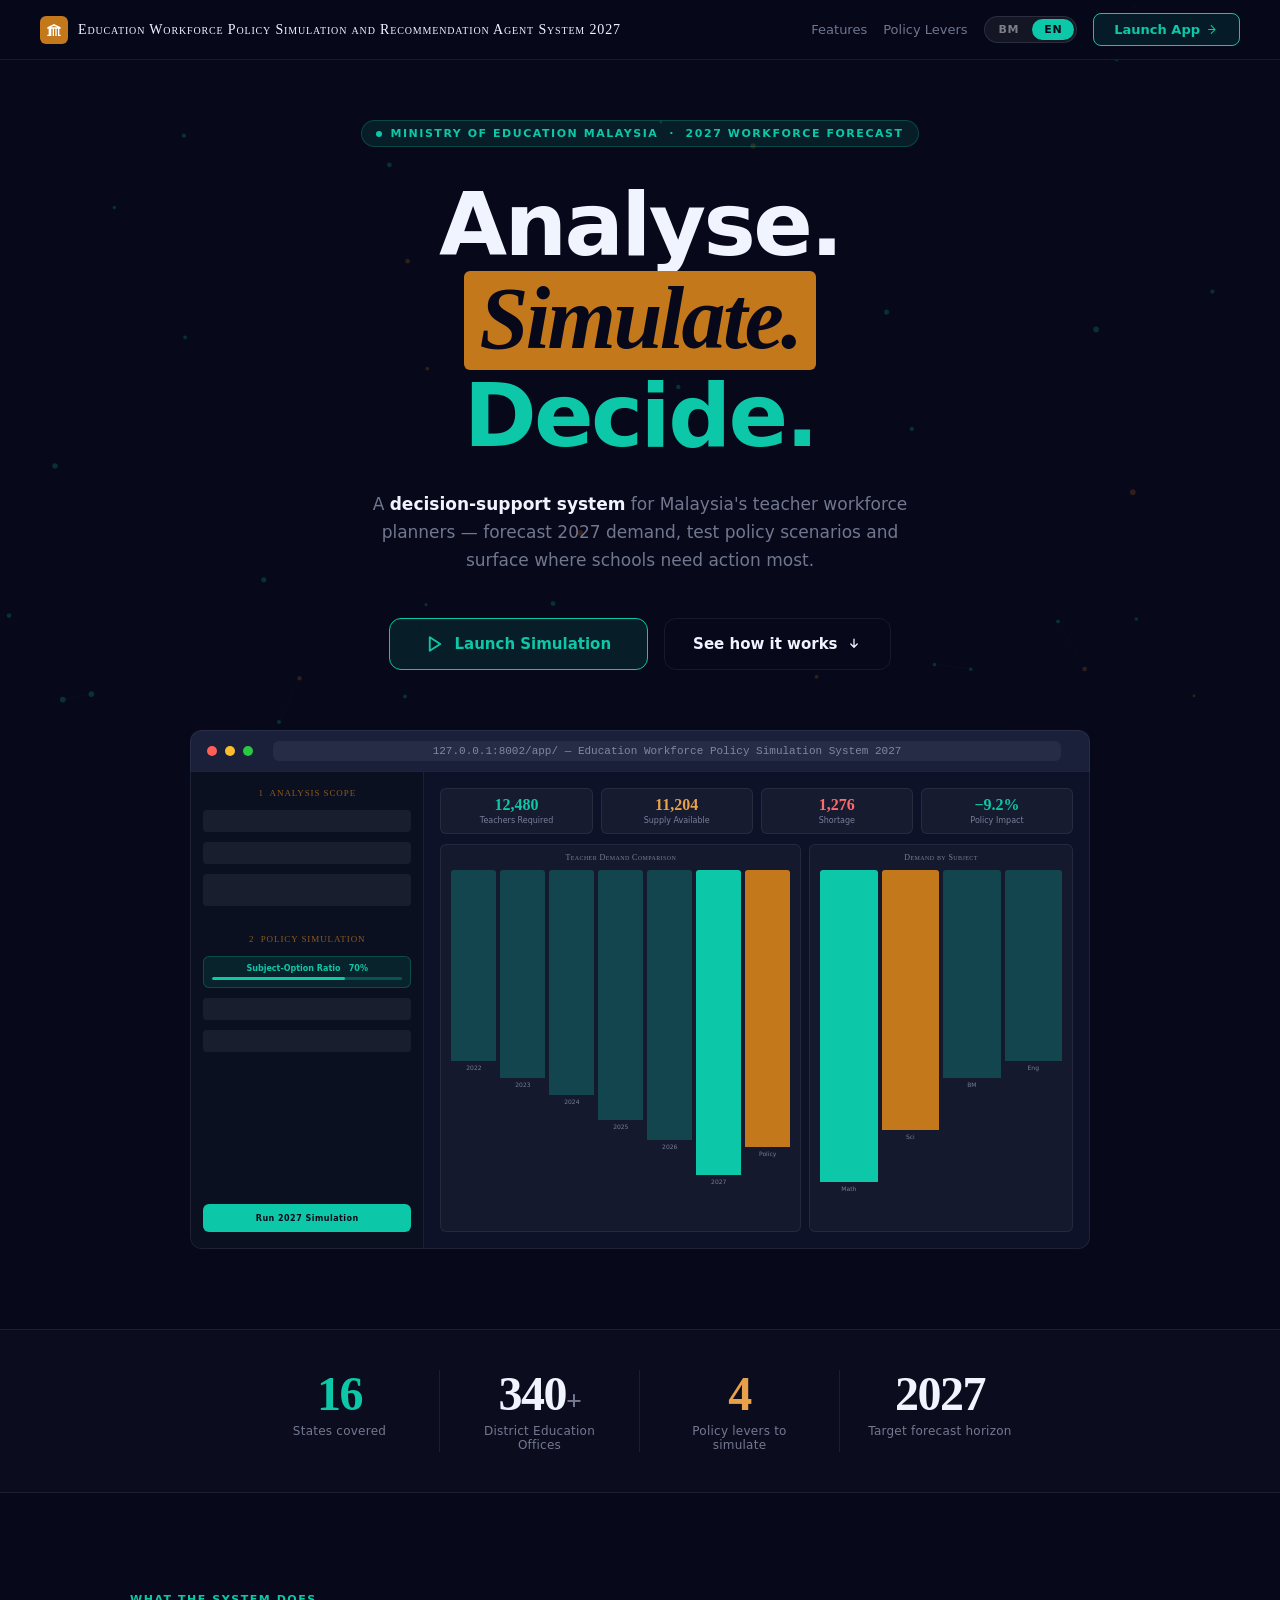
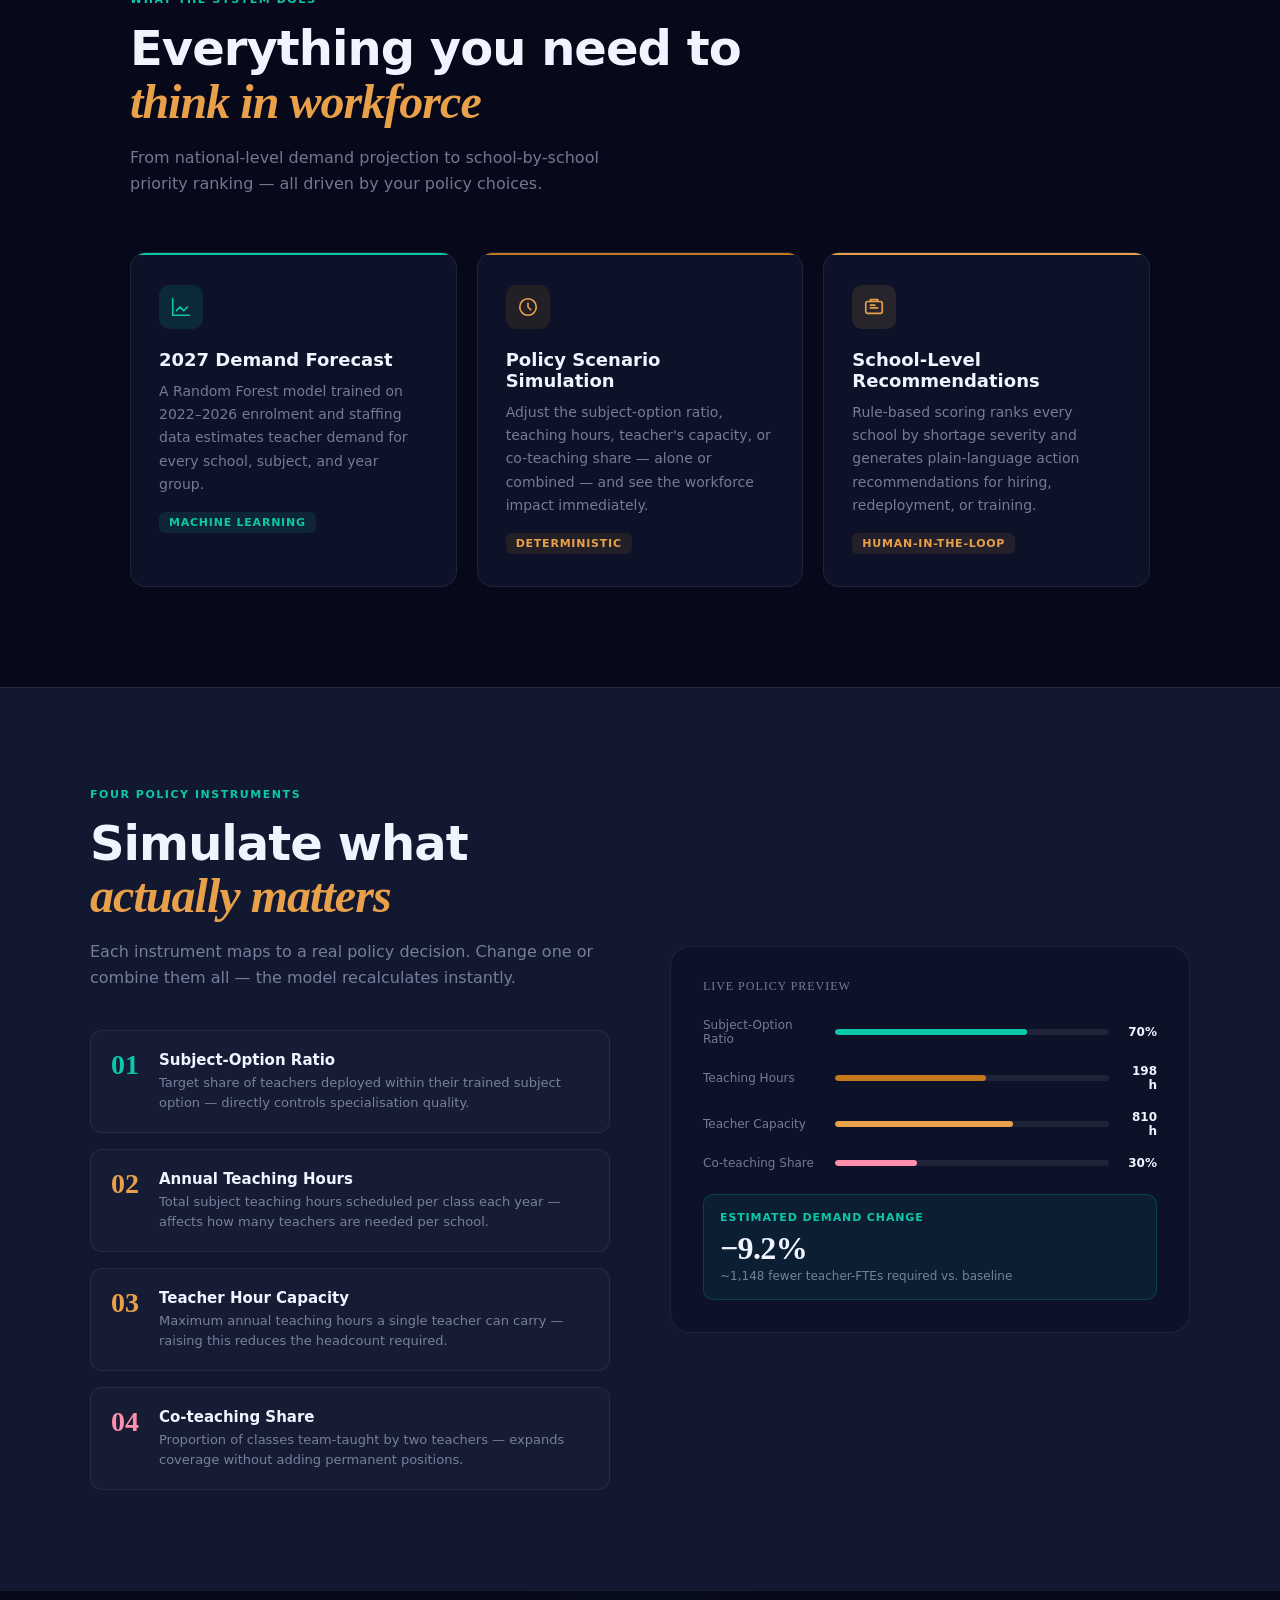
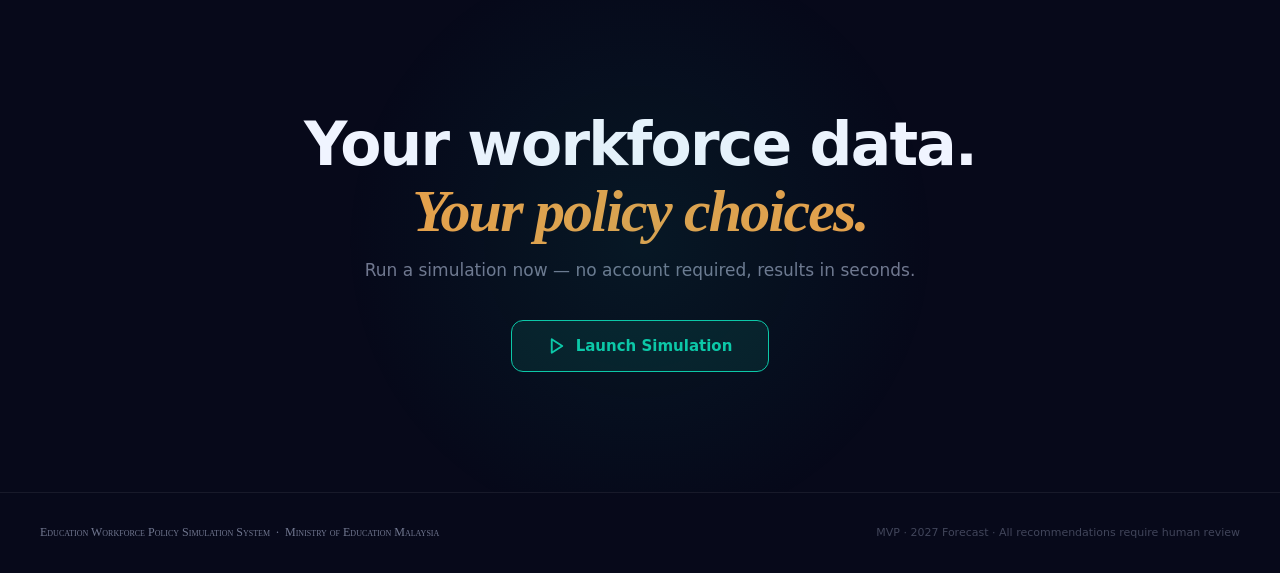
==== commit 2cb16de8: "feat: cursor-origin expanding-fill interaction for CTA buttons Replaces the hover treatment on the a" ====
--- a/frontend/landing-en.html
+++ b/frontend/landing-en.html
@@ -104,22 +104,89 @@
       color: var(--white);
     }
 
+    /* Cursor-origin expanding fill: resting state is a transparent
+       teal-tinted surface with a 1px teal border and teal text. The
+       ::after circle grows from the pointer's entry point (or the button
+       center, for keyboard focus/touch) to cover the button in a dark
+       ink fill; text/icon brighten for contrast. Kept in sync with the
+       app's .btn styling in styles.css. See /app/btn-fill.js. */
+    .btn-nav,
+    .btn-primary-lg,
+    .btn-ghost-lg {
+      position: relative;
+      overflow: hidden;
+      isolation: isolate;
+    }
+
+    .btn-nav::after,
+    .btn-primary-lg::after,
+    .btn-ghost-lg::after {
+      content: '';
+      position: absolute;
+      left: var(--fill-x, 50%);
+      top: var(--fill-y, 50%);
+      width: var(--fill-d, 200%);
+      height: var(--fill-d, 200%);
+      background: #07091A;
+      border-radius: 50%;
+      transform: translate(-50%, -50%) scale(0);
+      transition: transform .5s cubic-bezier(.22, .61, .36, 1);
+      z-index: -1;
+      pointer-events: none;
+    }
+    .btn-nav.is-filling::after,
+    .btn-primary-lg.is-filling::after,
+    .btn-ghost-lg.is-filling::after {
+      transform: translate(-50%, -50%) scale(1);
+    }
+
+    @media (prefers-reduced-motion: reduce) {
+
+      .btn-nav::after,
+      .btn-primary-lg::after,
+      .btn-ghost-lg::after {
+        transition: opacity .15s linear;
+        transform: translate(-50%, -50%) scale(1);
+        opacity: 0;
+      }
+
+      .btn-nav.is-filling::after,
+      .btn-primary-lg.is-filling::after,
+      .btn-ghost-lg.is-filling::after {
+        opacity: 1;
+      }
+
+      .btn-nav,
+      .btn-primary-lg,
+      .btn-ghost-lg {
+        transition-duration: .01ms;
+      }
+    }
+
     .btn-nav {
+      display: inline-flex;
+      align-items: center;
+      gap: 6px;
       padding: 8px 20px;
-      background: var(--teal);
-      color: #07091A;
+      background: rgba(12, 200, 168, 0.10);
+      color: var(--teal);
       font-size: 13px;
       font-weight: 700;
-      border: none;
+      border: 1px solid var(--teal);
       border-radius: 8px;
       cursor: pointer;
       text-decoration: none;
-      transition: background .2s, transform .15s;
-    }
-
-    .btn-nav:hover {
-      background: #0ee8c4;
-      transform: translateY(-1px);
+      transition: color .35s ease;
+    }
+
+    .btn-nav svg {
+      width: 13px;
+      height: 13px;
+      flex-shrink: 0;
+    }
+
+    .btn-nav.is-filling {
+      color: #0ee8c4;
     }
 
     /* ── CANVAS BACKGROUND ───────────────────────── */
@@ -239,15 +306,15 @@
       align-items: center;
       gap: 10px;
       padding: 16px 36px;
-      background: var(--teal);
-      color: #07091A;
+      background: rgba(12, 200, 168, 0.10);
+      color: var(--teal);
       font-size: 15px;
       font-weight: 800;
-      border: none;
+      border: 1px solid var(--teal);
       border-radius: 12px;
       cursor: pointer;
       text-decoration: none;
-      transition: background .2s, transform .15s, box-shadow .2s;
+      transition: color .35s ease, box-shadow .2s;
       box-shadow: 0 0 0 0 rgba(12, 200, 168, 0.4);
       animation: cta-pulse 3s ease-in-out infinite;
     }
@@ -264,9 +331,9 @@
       }
     }
 
-    .btn-primary-lg:hover {
-      background: #0ee8c4;
-      transform: translateY(-2px);
+    .btn-primary-lg.is-filling {
+      color: #0ee8c4;
+      animation: none;
     }
 
     .btn-primary-lg svg {
@@ -287,12 +354,18 @@
       border-radius: 12px;
       cursor: pointer;
       text-decoration: none;
-      transition: border-color .2s, background .2s;
-    }
-
-    .btn-ghost-lg:hover {
+      transition: color .35s ease, border-color .35s ease;
+    }
+
+    .btn-ghost-lg svg {
+      width: 16px;
+      height: 16px;
+      flex-shrink: 0;
+    }
+
+    .btn-ghost-lg.is-filling {
       border-color: rgba(255, 255, 255, 0.2);
-      background: rgba(255, 255, 255, 0.04);
+      color: var(--teal);
     }
 
     /* ── PREVIEW WINDOW ───────────────────────────── */
@@ -1120,7 +1193,13 @@
         <a class="lang-btn" href="/">BM</a>
         <a class="lang-btn active" href="/en">EN</a>
       </div>
-      <a href="/app/" class="btn-nav" onclick="localStorage.setItem('appLang','en')">Launch App →</a>
+      <a href="/app/" class="btn-nav" onclick="localStorage.setItem('appLang','en')">
+        <span>Launch App</span>
+        <svg viewBox="0 0 20 20" fill="none" stroke="currentColor" stroke-width="1.6" stroke-linecap="round"
+          stroke-linejoin="round" aria-hidden="true">
+          <path d="M8 4l6 6-6 6M14 10H4" />
+        </svg>
+      </a>
     </div>
   </nav>
 
@@ -1144,7 +1223,13 @@
         </svg>
         Launch Simulation
       </a>
-      <a href="#features" class="btn-ghost-lg">See how it works ↓</a>
+      <a href="#features" class="btn-ghost-lg">
+        <span>See how it works</span>
+        <svg viewBox="0 0 20 20" fill="none" stroke="currentColor" stroke-width="1.6" stroke-linecap="round"
+          stroke-linejoin="round" aria-hidden="true">
+          <path d="M10 4v10m0 0l-4-4m4 4l4-4" />
+        </svg>
+      </a>
     </div>
 
     <!-- MOCK PREVIEW WINDOW -->
@@ -1532,6 +1617,8 @@
     }
   </script>
 
+  <script src="/app/btn-fill.js?v=1"></script>
+
 </body>
 
 </html>
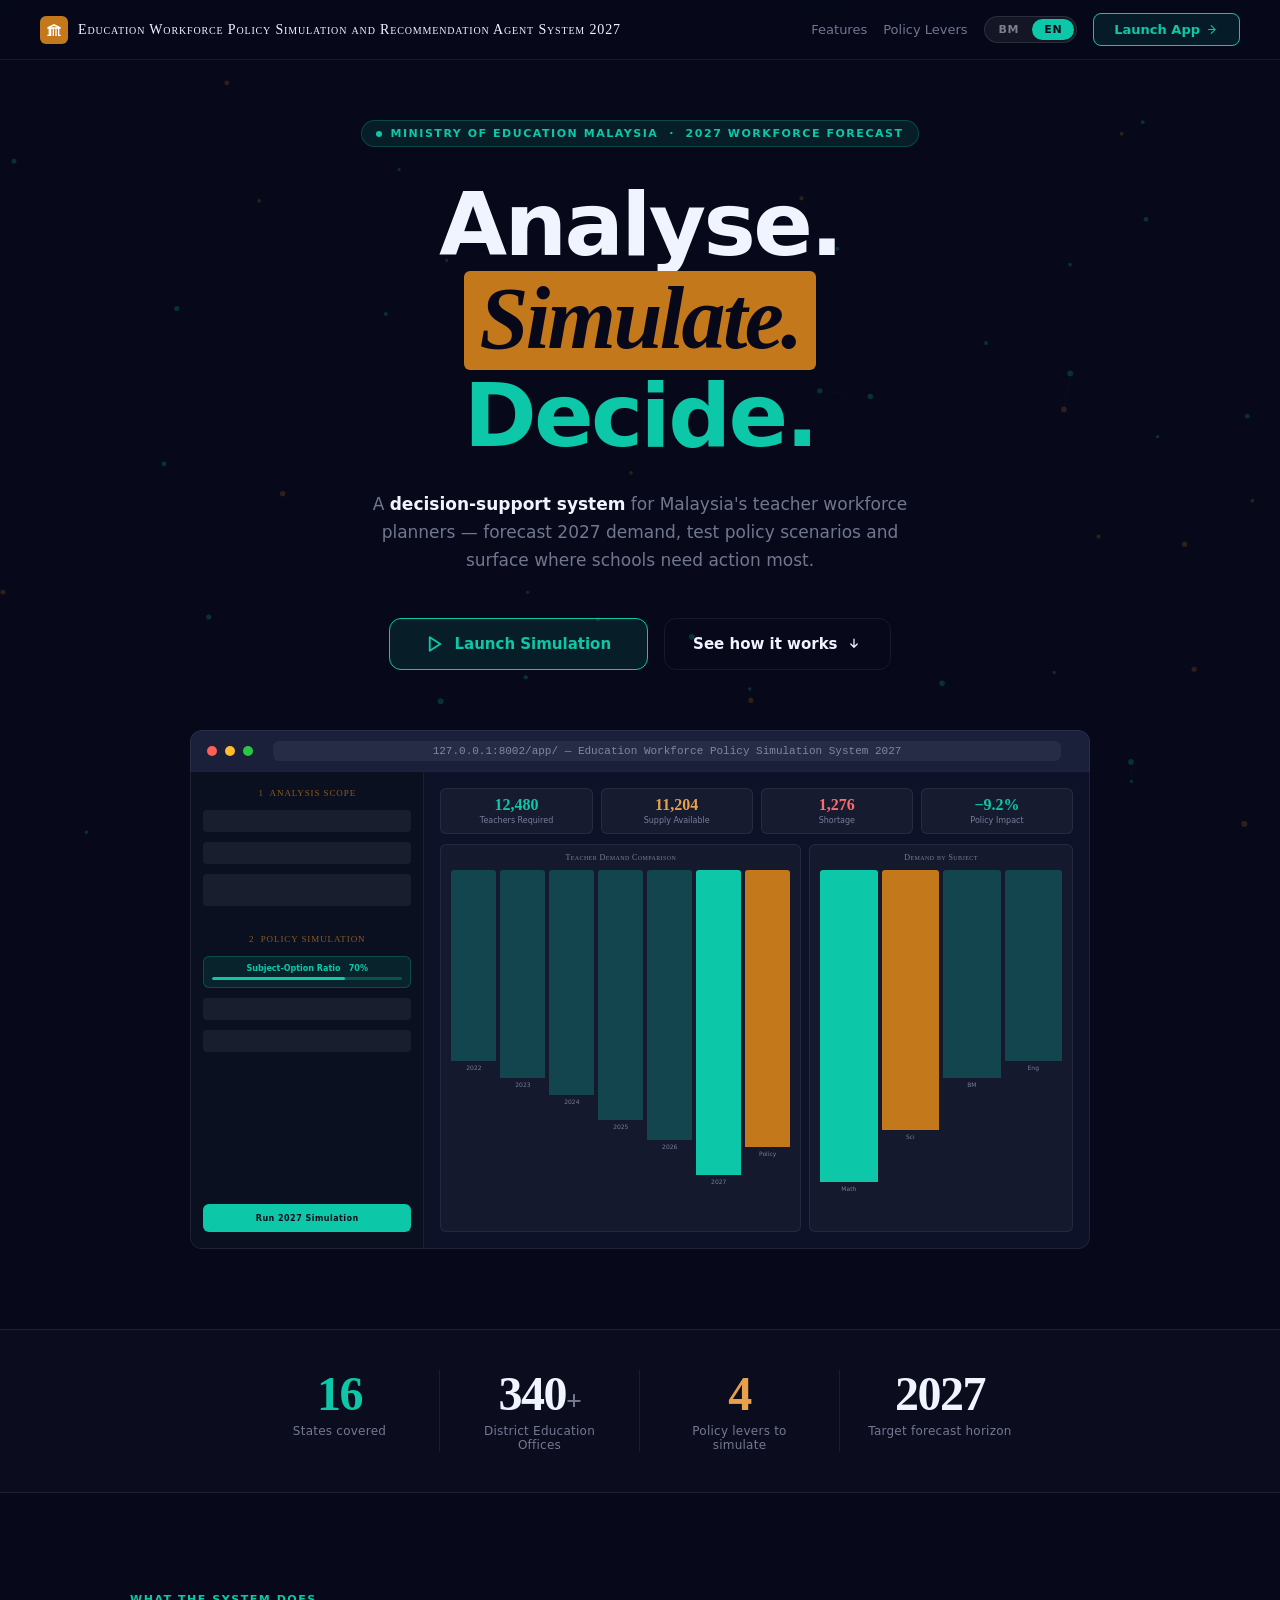
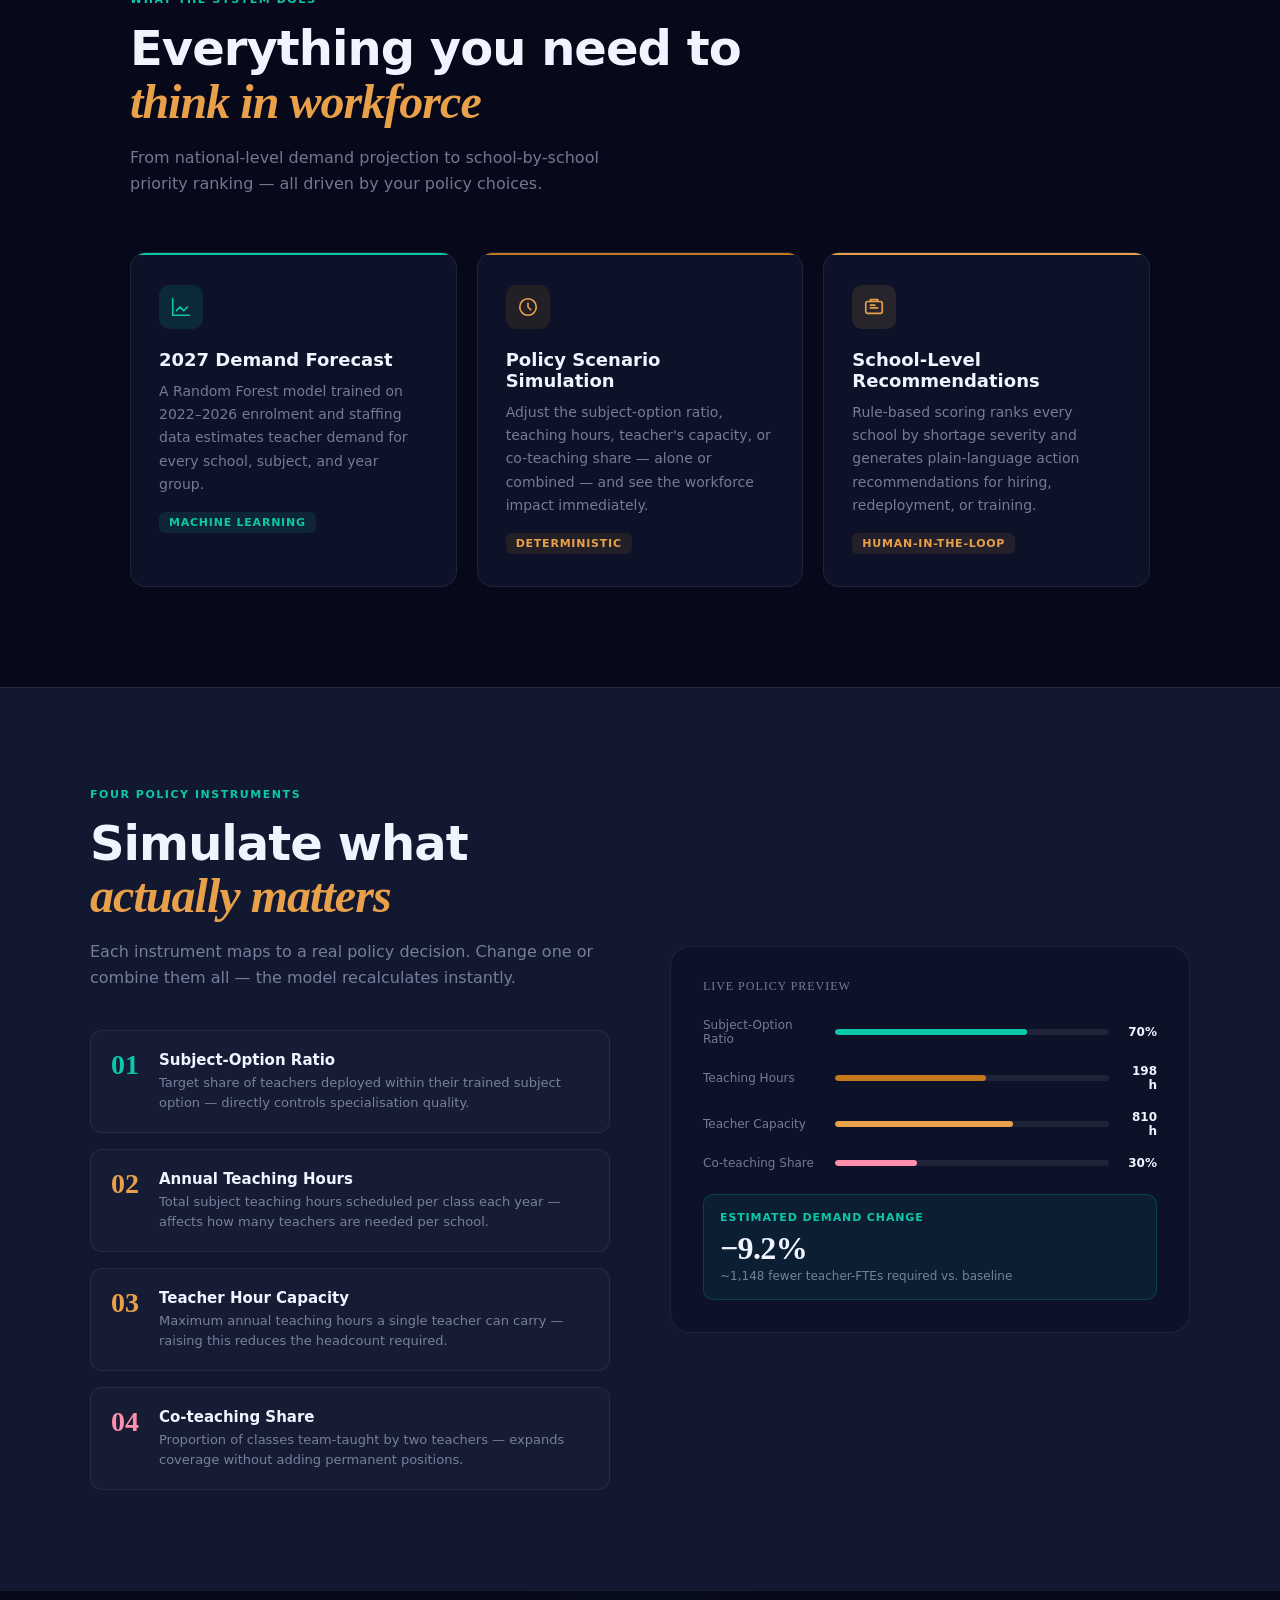
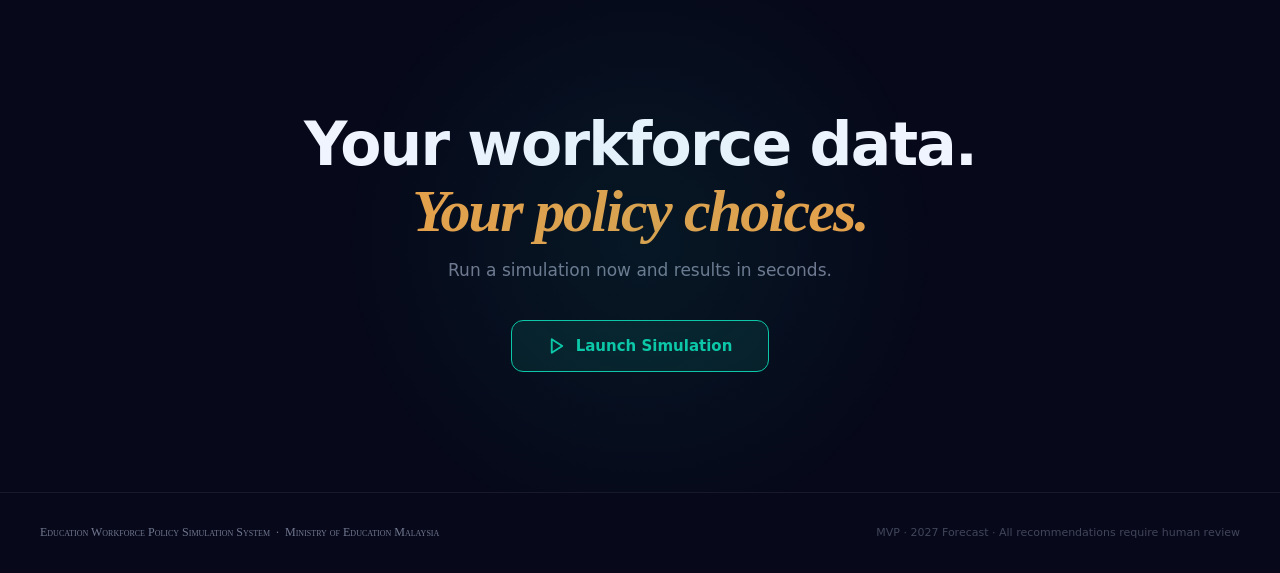
==== commit 9847d244: "copy: simplify landing page CTA banner text Co-Authored-By: Claude Sonnet 5 <noreply@anthropic.com>" ====
--- a/frontend/landing-en.html
+++ b/frontend/landing-en.html
@@ -134,6 +134,7 @@
       z-index: -1;
       pointer-events: none;
     }
+
     .btn-nav.is-filling::after,
     .btn-primary-lg.is-filling::after,
     .btn-ghost-lg.is-filling::after {
@@ -1495,7 +1496,7 @@
   <!-- CTA BANNER -->
   <div class="cta-banner">
     <h2><span>Your workforce data.</span><br><em>Your policy choices.</em></h2>
-    <p>Run a simulation now — no account required, results in seconds.</p>
+    <p>Run a simulation now and results in seconds.</p>
     <div class="hero-cta-row">
       <a href="/app/" class="btn-primary-lg" onclick="localStorage.setItem('appLang','en')">
         <svg viewBox="0 0 24 24" fill="none" stroke="currentColor" stroke-width="2.5" stroke-linecap="round"
